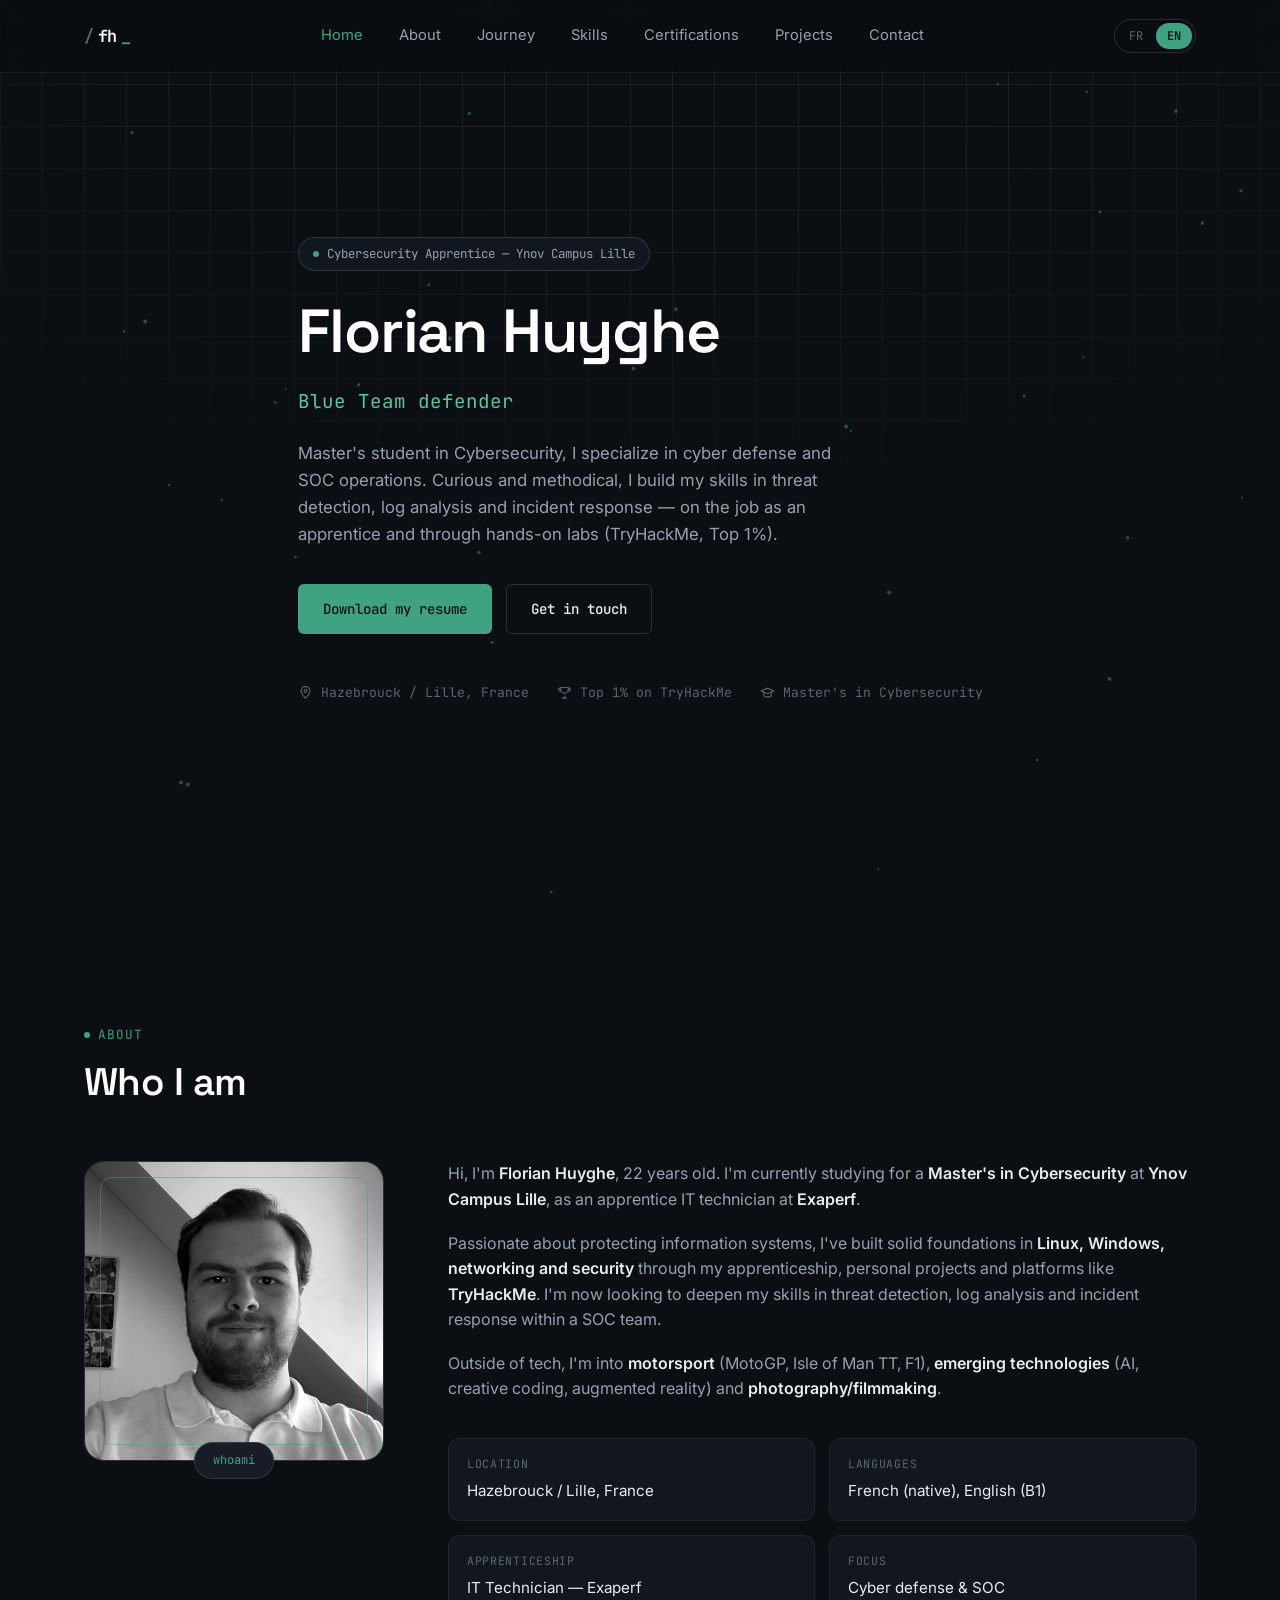
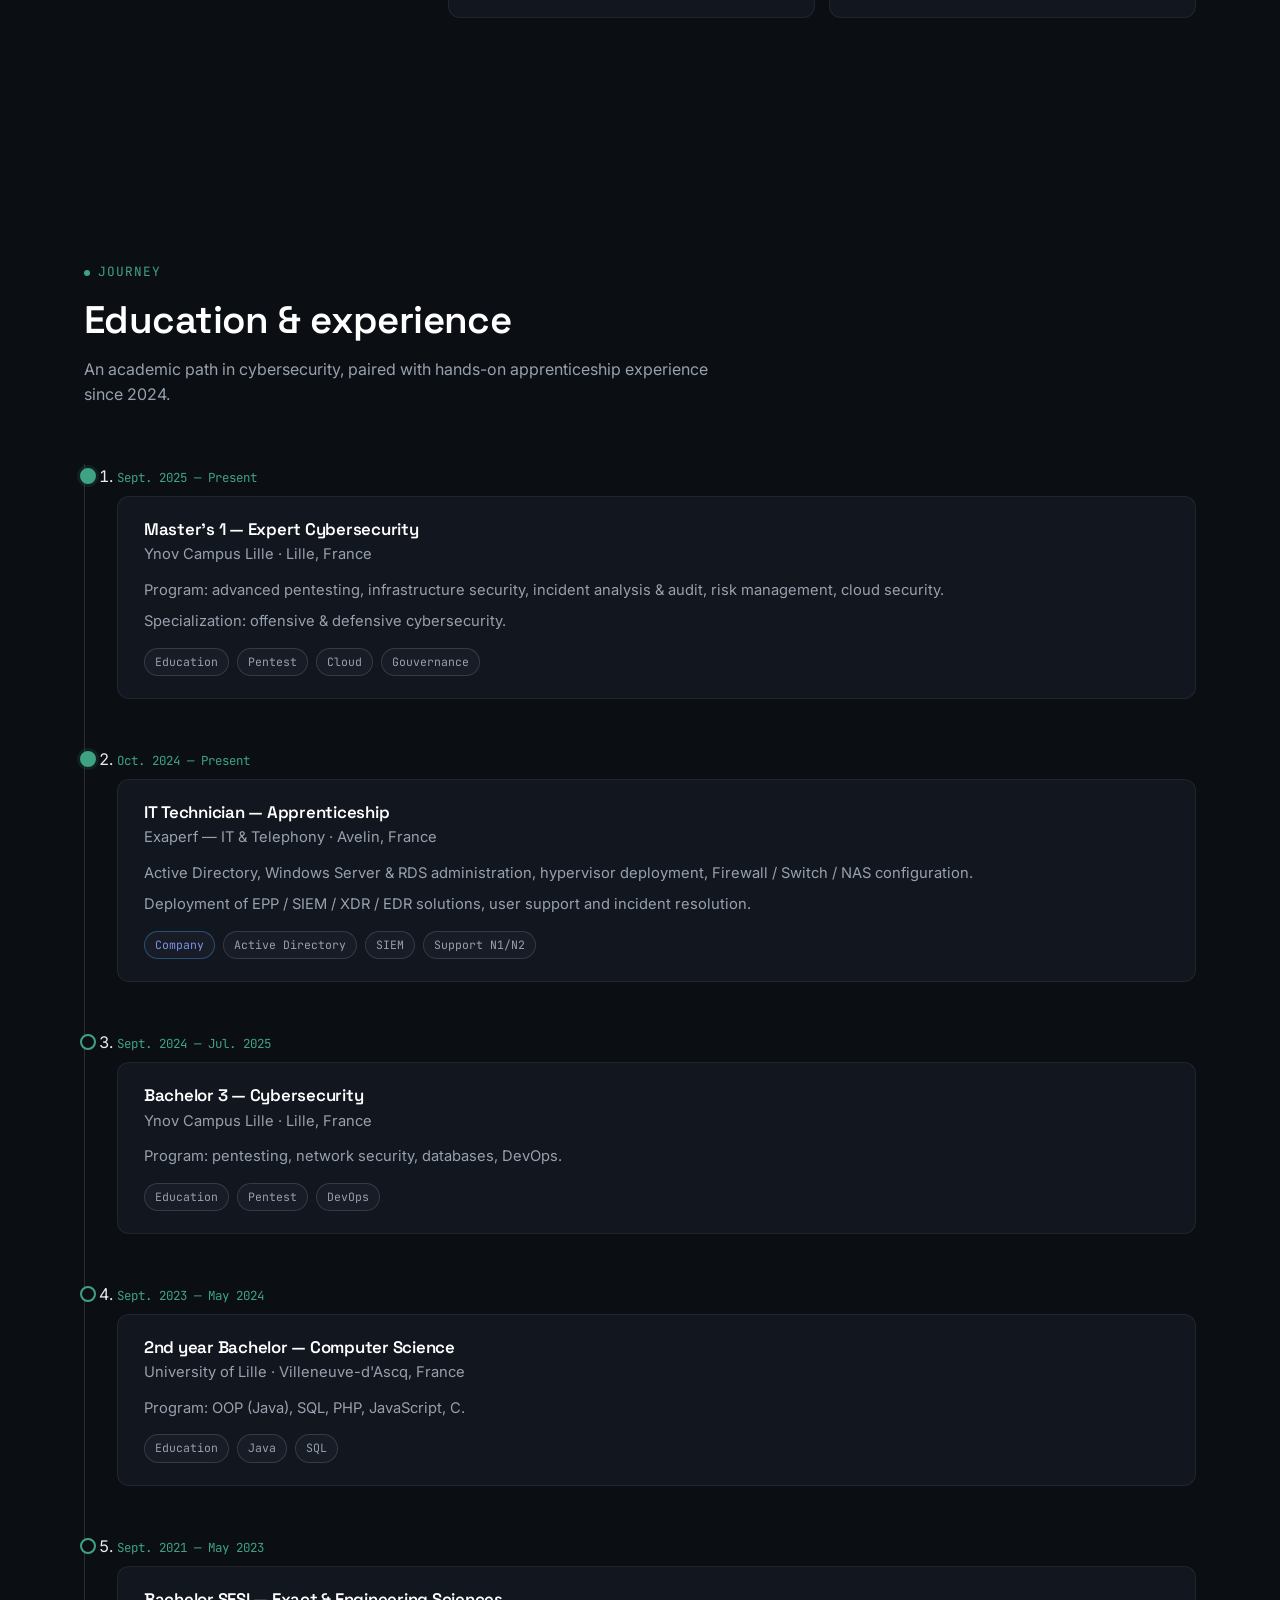
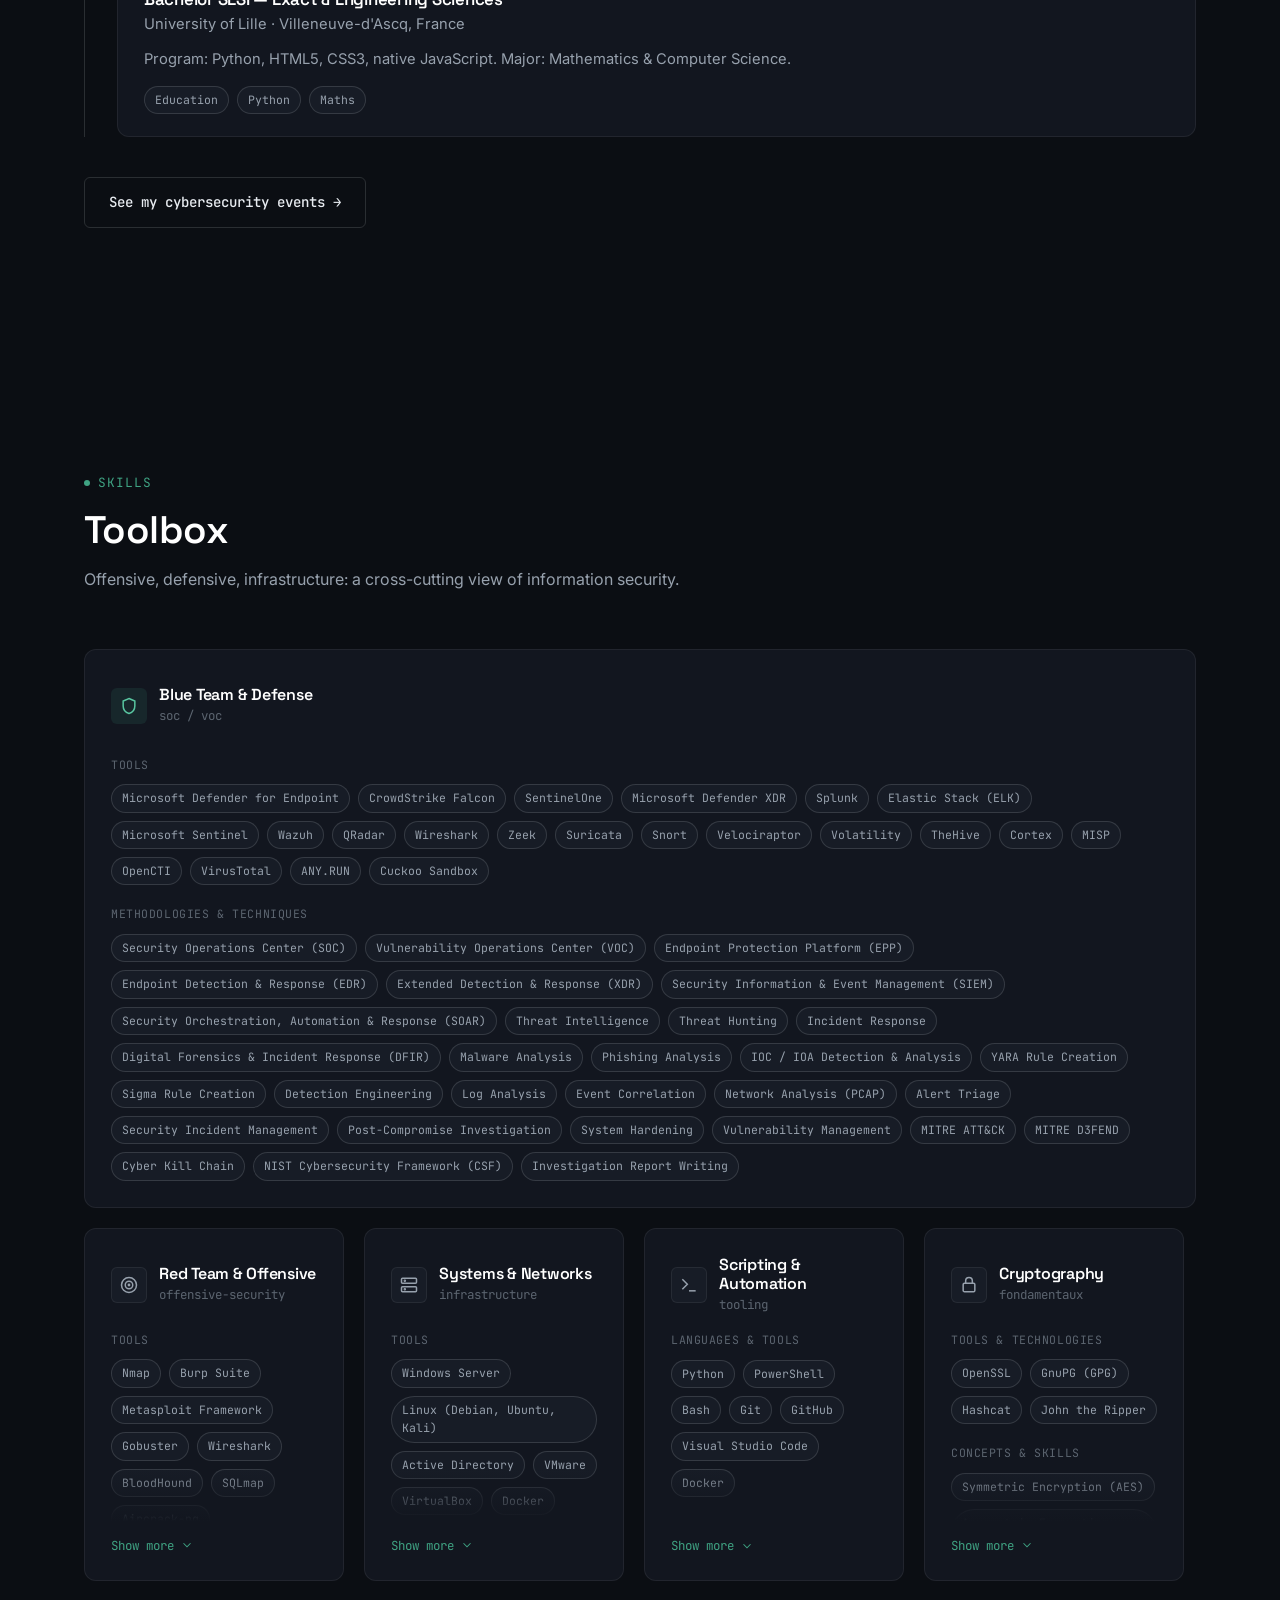
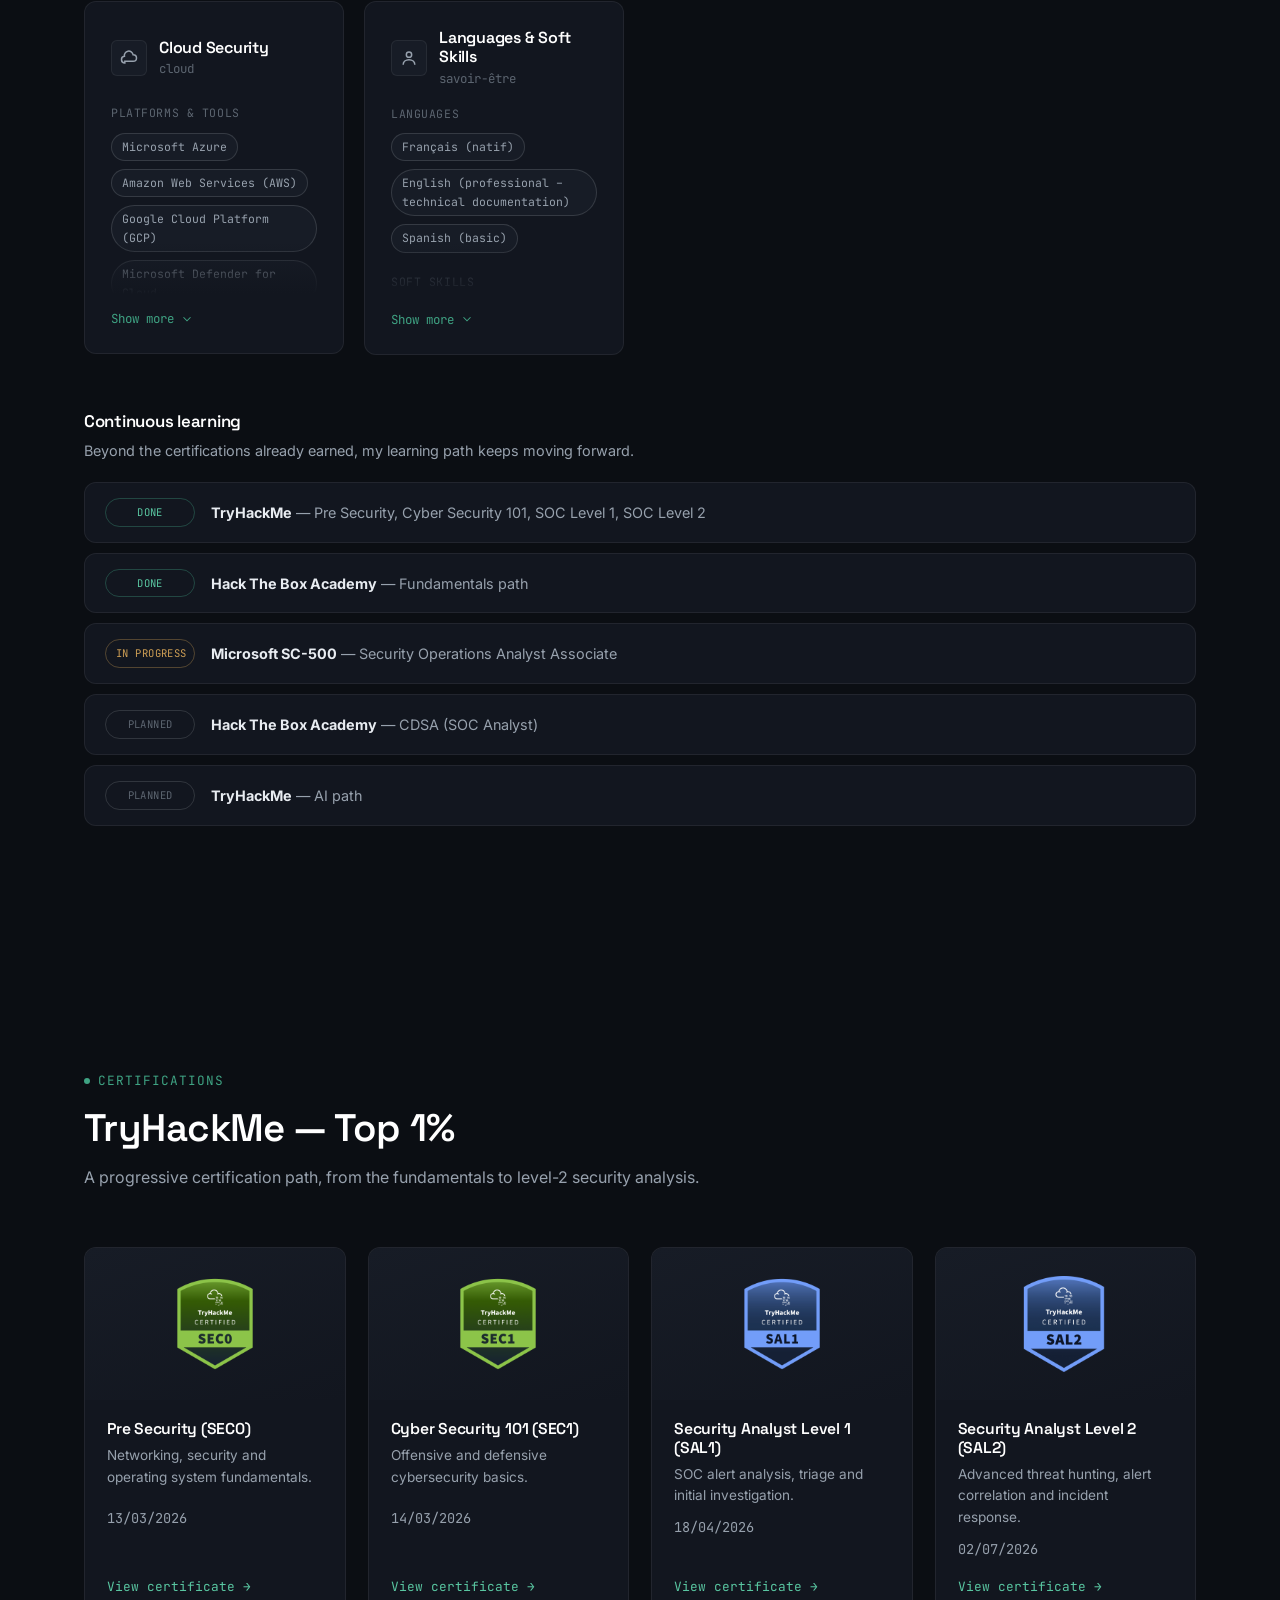
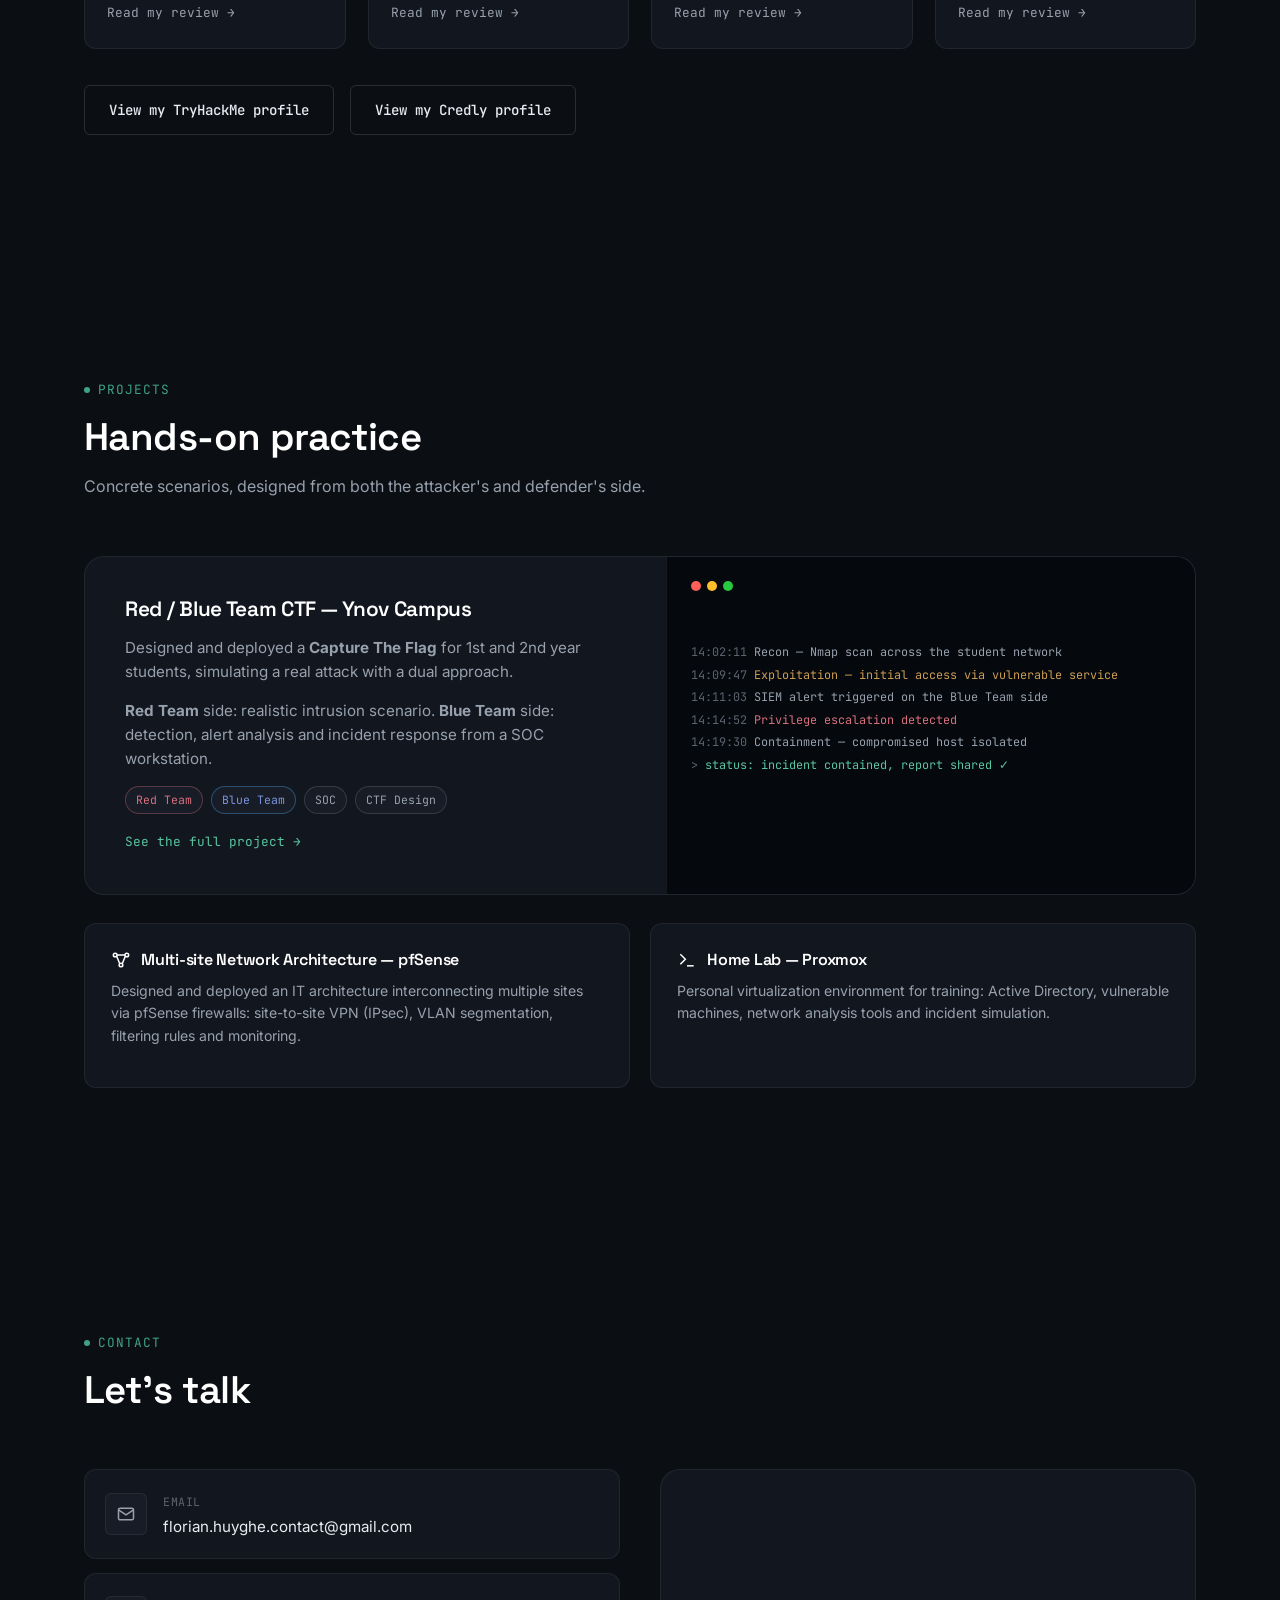
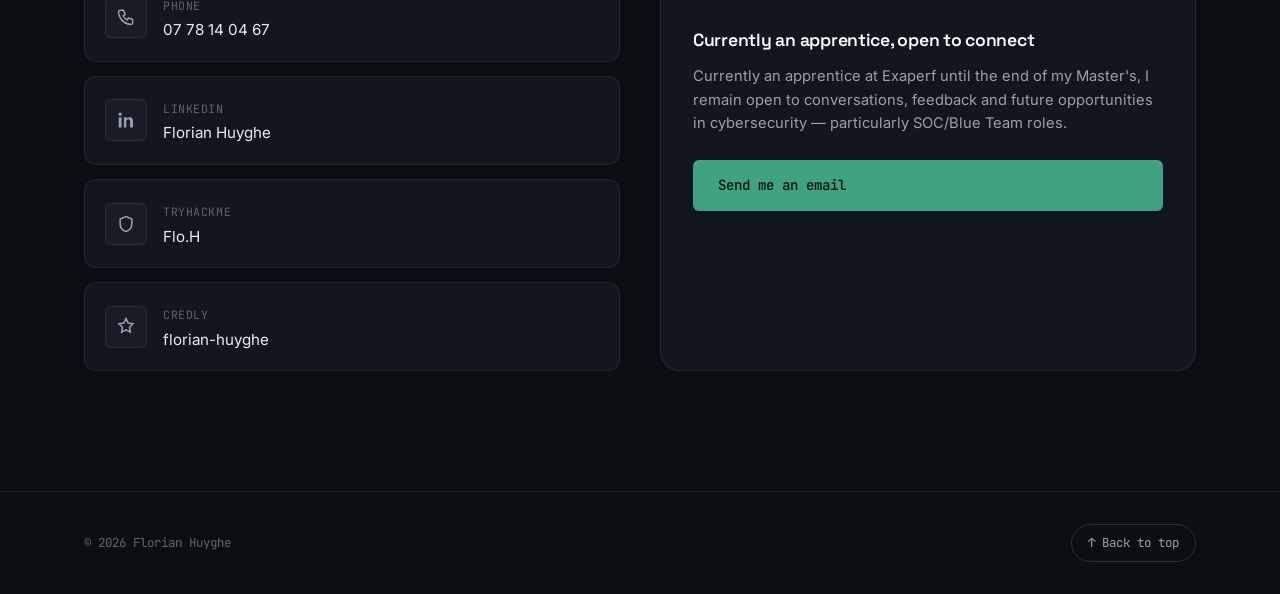
==== index.html @ af5a0327 "Fix skills card expansion layout and animation Les cartes de competences repliables sautaient de lig" ====
<!DOCTYPE html>
<html lang="fr">
<head>
<meta charset="UTF-8">
<meta name="viewport" content="width=device-width, initial-scale=1.0">
<meta name="author" content="Florian Huyghe">
<meta name="description" content="Florian Huyghe — Étudiant en Mastère Cybersécurité, alternant Cyber Défense. Blue Team, SOC, pentest, administration systèmes & réseaux.">
<meta name="theme-color" content="#0b0e13">

<link rel="icon" type="image/svg+xml" href="assets/img/favicon.svg">

<link rel="preconnect" href="https://fonts.googleapis.com">
<link rel="preconnect" href="https://fonts.gstatic.com" crossorigin>
<link href="https://fonts.googleapis.com/css2?family=Inter:wght@400;500;600;700&family=Space+Grotesk:wght@500;600;700&family=JetBrains+Mono:wght@400;500;600;700&display=swap" rel="stylesheet">

<link href="assets/css/style.css?v=2" rel="stylesheet">

<title>Florian Huyghe — Portfolio Cybersécurité</title>
</head>
<body>
<a class="skip-link" href="#main">Aller au contenu</a>

<!-- ============ HEADER ============ -->
<header class="header">
  <div class="container header-inner">
    <a href="#home" class="logo"><span class="dim">/</span>fh<span class="accent">_</span></a>

    <nav class="nav" id="nav">
      <a class="nav-link active" href="#home" data-i18n="nav.home">Accueil</a>
      <a class="nav-link" href="#about" data-i18n="nav.about">À propos</a>
      <a class="nav-link" href="#timeline" data-i18n="nav.timeline">Parcours</a>
      <a class="nav-link" href="#skills" data-i18n="nav.skills">Compétences</a>
      <a class="nav-link" href="#certifications" data-i18n="nav.certs">Certifications</a>
      <a class="nav-link" href="#projects" data-i18n="nav.projects">Projets</a>
      <a class="nav-link" href="#contact" data-i18n="nav.contact">Contact</a>
    </nav>

    <div class="header-actions">
      <div class="lang-switch" role="group" aria-label="Langue">
        <button type="button" data-lang="fr" class="active">FR</button>
        <button type="button" data-lang="en">EN</button>
      </div>
      <button class="burger" id="burger" aria-label="Menu" aria-expanded="false" aria-controls="nav">
        <span></span><span></span><span></span>
      </button>
    </div>
  </div>
</header>

<main id="main">

  <!-- ============ HERO ============ -->
  <section id="home" class="hero">
    <div class="bg-grid" aria-hidden="true"></div>
    <canvas id="hero-canvas" aria-hidden="true"></canvas>
    <div class="container hero-inner">
      <div>
        <span class="hero-status"><span class="dot"></span><span data-i18n="hero.status">Alternant Cybersécurité — Ynov Campus Lille</span></span>

        <h1>Florian Huyghe</h1>
        <p class="hero-role"><span id="typewriter"></span></p>

        <p class="hero-pitch" data-i18n="hero.pitch">
          Étudiant en Mastère Cybersécurité (Bac+4), je me spécialise dans la cyber défense et les activités SOC.
          Curieux et méthodique, je construis mes compétences en détection de menaces, analyse de logs et réponse
          à incident — sur le terrain en alternance et via des labs pratiques (TryHackMe, Top 1%).
        </p>

        <div class="hero-cta">
          <a class="btn btn-primary" href="assets/docs/FlorianHuygheCV.pdf" download data-i18n="hero.ctaCv">
            Télécharger mon CV
          </a>
          <a class="btn btn-ghost" href="#contact" data-i18n="hero.ctaContact">Me contacter</a>
        </div>

        <div class="hero-meta">
          <span class="hero-meta-item">
            <svg viewBox="0 0 24 24" fill="none" stroke="currentColor" stroke-width="1.8"><path d="M12 21s7-6.5 7-11.5A7 7 0 0 0 5 9.5C5 14.5 12 21 12 21z"/><circle cx="12" cy="9.5" r="2.3"/></svg>
            <span data-i18n="hero.meta1">Hazebrouck / Lille, France</span>
          </span>
          <span class="hero-meta-item">
            <svg viewBox="0 0 24 24" fill="none" stroke="currentColor" stroke-width="1.8"><path d="M8 21h8M12 17v4M6 4h12v3a6 6 0 0 1-12 0V4z"/><path d="M6 5H4a2 2 0 0 0 2 4M18 5h2a2 2 0 0 1-2 4"/></svg>
            <span data-i18n="hero.meta2">Top 1% TryHackMe</span>
          </span>
          <span class="hero-meta-item">
            <svg viewBox="0 0 24 24" fill="none" stroke="currentColor" stroke-width="1.8"><path d="M2 9.5 12 5l10 4.5-10 4.5-10-4.5z"/><path d="M6 11.8v4.4c0 1.4 2.7 2.8 6 2.8s6-1.4 6-2.8v-4.4"/></svg>
            <span data-i18n="hero.meta3">Mastère 1 Cybersécurité</span>
          </span>
        </div>
      </div>
    </div>
  </section>

  <!-- ============ ABOUT ============ -->
  <section id="about" class="about">
    <div class="container">
      <div class="section-head" data-reveal>
        <p class="section-kicker" data-i18n="about.kicker">À propos</p>
        <h2 class="section-title" data-i18n="about.title">Qui suis-je</h2>
      </div>

      <div class="about-grid">
        <div class="about-photo-wrap" data-reveal>
          <img class="about-photo" src="assets/img/avatar.png" alt="Portrait de Florian Huyghe">
          <div class="about-photo-frame" aria-hidden="true"></div>
          <span class="about-tag" data-i18n="about.tag">whoami</span>
        </div>

        <div class="about-text" data-reveal data-reveal-delay="1">
          <p data-i18n="about.p1">
            Bonjour, je suis <strong>Florian Huyghe</strong>, 22 ans. Je suis actuellement en <strong>Mastère 1
            Cybersécurité</strong> chez <strong>Ynov Campus Lille</strong>, en alternance chez <strong>Exaperf</strong>
            en tant que technicien informatique.
          </p>
          <p data-i18n="about.p2">
            Passionné par la protection des systèmes d'information, j'ai construit des bases solides en
            <strong>Linux, Windows, réseaux et sécurité</strong> à travers mon alternance, mes projets personnels et
            des plateformes comme <strong>TryHackMe</strong>. Je souhaite aujourd'hui approfondir mes compétences en
            détection de menaces, analyse de logs et réponse à incident au sein d'une équipe SOC/VOC.
          </p>
          <p data-i18n="about.p3">
            En dehors de l'informatique, je suis passionné de <strong>sports mécaniques</strong> (MotoGP, Tourist
            Trophy, F1), de <strong>nouvelles technologies</strong> (IA, creative coding, réalité augmentée) et
            d'<strong>audiovisuel</strong> (photo, cinématographie).
          </p>

          <div class="about-facts">
            <div class="fact">
              <div class="label" data-i18n="about.factLocLabel">Localisation</div>
              <div class="value" data-i18n="about.factLocValue">Hazebrouck / Lille, France</div>
            </div>
            <div class="fact">
              <div class="label" data-i18n="about.factLangLabel">Langues</div>
              <div class="value" data-i18n="about.factLangValue">Français (natif), Anglais (B1)</div>
            </div>
            <div class="fact">
              <div class="label" data-i18n="about.factAltLabel">Alternance</div>
              <div class="value" data-i18n="about.factAltValue">Technicien Informatique — Exaperf</div>
            </div>
            <div class="fact">
              <div class="label" data-i18n="about.factFocusLabel">Focus</div>
              <div class="value" data-i18n="about.factFocusValue">Cyber défense &amp; SOC/VOC</div>
            </div>
          </div>
        </div>
      </div>
    </div>
  </section>

  <!-- ============ TIMELINE ============ -->
  <section id="timeline" class="timeline-section">
    <div class="container">
      <div class="section-head" data-reveal>
        <p class="section-kicker" data-i18n="timeline.kicker">Parcours</p>
        <h2 class="section-title" data-i18n="timeline.title">Formation &amp; expérience</h2>
        <p class="section-sub" data-i18n="timeline.sub">Un parcours académique en cybersécurité, doublé d'une alternance technique depuis 2024.</p>
      </div>

      <ol class="timeline">
        <li class="timeline-item is-current" data-reveal>
          <p class="timeline-date">
            <span data-i18n="timeline.i1.date">Sept. 2025 — Présent</span>
          </p>
          <div class="timeline-card">
            <h3 data-i18n="timeline.i1.title">Mastère 1 Expert Cybersécurité</h3>
            <p class="timeline-loc" data-i18n="timeline.i1.loc">Ynov Campus Lille · Lille, France</p>
            <p data-i18n="timeline.i1.desc1">Programme : pentest avancé, sécurité des infrastructures, audit &amp; analyse d'incidents, gestion des risques, sécurité cloud.</p>
            <p data-i18n="timeline.i1.desc2">Spécialisation : cybersécurité offensive &amp; défensive.</p>
            <div class="timeline-tags">
              <span class="tag" data-i18n="timeline.tagFormation">Formation</span>
              <span class="tag">Pentest</span>
              <span class="tag">Cloud</span>
              <span class="tag">Gouvernance</span>
            </div>
          </div>
        </li>

        <li class="timeline-item is-current" data-reveal>
          <p class="timeline-date">
            <span data-i18n="timeline.i2.date">Oct. 2024 — Présent</span>
          </p>
          <div class="timeline-card">
            <h3 data-i18n="timeline.i2.title">Technicien Informatique — Alternance</h3>
            <p class="timeline-loc" data-i18n="timeline.i2.loc">Exaperf — Informatique &amp; Téléphonie · Avelin, France</p>
            <p data-i18n="timeline.i2.desc1">Administration Active Directory, Windows Server &amp; RDS, déploiement d'hyperviseurs, configuration Firewall / Switch / NAS.</p>
            <p data-i18n="timeline.i2.desc2">Mise en place de solutions EPP / SIEM / XDR / EDR, support et résolution d'incidents utilisateurs.</p>
            <div class="timeline-tags">
              <span class="tag tag-alt" data-i18n="timeline.tagEntreprise">Entreprise</span>
              <span class="tag">Active Directory</span>
              <span class="tag">SIEM</span>
              <span class="tag">Support N1/N2</span>
            </div>
          </div>
        </li>

        <li class="timeline-item" data-reveal>
          <p class="timeline-date">
            <span data-i18n="timeline.i3.date">Sept. 2024 — Juil. 2025</span>
          </p>
          <div class="timeline-card">
            <h3 data-i18n="timeline.i3.title">Bachelor 3 Cybersécurité</h3>
            <p class="timeline-loc" data-i18n="timeline.i3.loc">Ynov Campus Lille · Lille, France</p>
            <p data-i18n="timeline.i3.desc1">Programme : pentest, sécurité réseaux, bases de données, DevOps.</p>
            <div class="timeline-tags">
              <span class="tag" data-i18n="timeline.tagFormation">Formation</span>
              <span class="tag">Pentest</span>
              <span class="tag">DevOps</span>
            </div>
          </div>
        </li>

        <li class="timeline-item" data-reveal>
          <p class="timeline-date">
            <span data-i18n="timeline.i4.date">Sept. 2023 — Mai 2024</span>
          </p>
          <div class="timeline-card">
            <h3 data-i18n="timeline.i4.title">Licence 2 Informatique</h3>
            <p class="timeline-loc" data-i18n="timeline.i4.loc">Université de Lille · Villeneuve-d'Ascq, France</p>
            <p data-i18n="timeline.i4.desc1">Programme : POO (Java), SQL, PHP, JavaScript, C.</p>
            <div class="timeline-tags">
              <span class="tag" data-i18n="timeline.tagFormation">Formation</span>
              <span class="tag">Java</span>
              <span class="tag">SQL</span>
            </div>
          </div>
        </li>

        <li class="timeline-item" data-reveal>
          <p class="timeline-date">
            <span data-i18n="timeline.i5.date">Sept. 2021 — Mai 2023</span>
          </p>
          <div class="timeline-card">
            <h3 data-i18n="timeline.i5.title">Licence SESI — Sciences Exactes &amp; de l'Ingénierie</h3>
            <p class="timeline-loc" data-i18n="timeline.i5.loc">Université de Lille · Villeneuve-d'Ascq, France</p>
            <p data-i18n="timeline.i5.desc1">Programme : Python, HTML5, CSS3, JavaScript natif. Spécialisation Mathématiques &amp; Informatique.</p>
            <div class="timeline-tags">
              <span class="tag" data-i18n="timeline.tagFormation">Formation</span>
              <span class="tag">Python</span>
              <span class="tag">Maths</span>
            </div>
          </div>
        </li>
      </ol>

      <div style="margin-top: 40px;" data-reveal>
        <a class="btn btn-ghost" href="event.html" data-i18n="timeline.eventsCta">Voir mes salons &amp; événements cyber →</a>
      </div>
    </div>
  </section>

  <!-- ============ SKILLS ============ -->
  <section id="skills" class="skills">
    <div class="container">
      <div class="section-head" data-reveal>
        <p class="section-kicker" data-i18n="skills.kicker">Compétences</p>
        <h2 class="section-title" data-i18n="skills.title">Boîte à outils</h2>
        <p class="section-sub" data-i18n="skills.sub">Offensive, défensive, infrastructure : une vision transverse de la sécurité des SI.</p>
      </div>

      <div class="skills-grid">
        <div class="skill-card wide featured" data-reveal>
          <div class="skill-card-head">
            <span class="skill-icon">
              <svg class="icon" viewBox="0 0 24 24" fill="none" stroke="currentColor" stroke-width="1.8"><path d="M12 3l7 3v6c0 5-3.2 7.8-7 9-3.8-1.2-7-4-7-9V6l7-3z"/></svg>
            </span>
            <div>
              <h3 data-i18n="skills.blue.title">Blue Team &amp; Défense</h3>
              <p class="skill-card-sub">soc / vоc</p>
            </div>
          </div>

          <div class="skill-subgroup">
            <p class="skill-subgroup-label" data-i18n="skills.blue.toolsLabel">Outils</p>
            <div class="skill-tags">
              <span class="tag">Microsoft Defender for Endpoint</span><span class="tag">CrowdStrike Falcon</span>
              <span class="tag">SentinelOne</span><span class="tag">Microsoft Defender XDR</span>
              <span class="tag">Splunk</span><span class="tag">Elastic Stack (ELK)</span>
              <span class="tag">Microsoft Sentinel</span><span class="tag">Wazuh</span><span class="tag">QRadar</span>
              <span class="tag">Wireshark</span><span class="tag">Zeek</span><span class="tag">Suricata</span>
              <span class="tag">Snort</span><span class="tag">Velociraptor</span><span class="tag">Volatility</span>
              <span class="tag">TheHive</span><span class="tag">Cortex</span><span class="tag">MISP</span>
              <span class="tag">OpenCTI</span><span class="tag">VirusTotal</span><span class="tag">ANY.RUN</span>
              <span class="tag">Cuckoo Sandbox</span>
            </div>
          </div>

          <div class="skill-subgroup">
            <p class="skill-subgroup-label" data-i18n="skills.blue.methodsLabel">Méthodologies &amp; Techniques</p>
            <div class="skill-tags">
              <span class="tag">Security Operations Center (SOC)</span>
              <span class="tag">Vulnerability Operations Center (VOC)</span>
              <span class="tag">Endpoint Protection Platform (EPP)</span>
              <span class="tag">Endpoint Detection &amp; Response (EDR)</span>
              <span class="tag">Extended Detection &amp; Response (XDR)</span>
              <span class="tag">Security Information &amp; Event Management (SIEM)</span>
              <span class="tag">Security Orchestration, Automation &amp; Response (SOAR)</span>
              <span class="tag">Threat Intelligence</span>
              <span class="tag">Threat Hunting</span>
              <span class="tag">Incident Response</span>
              <span class="tag">Digital Forensics &amp; Incident Response (DFIR)</span>
              <span class="tag" data-i18n="skills.blue.m1">Analyse de malwares</span>
              <span class="tag" data-i18n="skills.blue.m2">Analyse de phishing</span>
              <span class="tag" data-i18n="skills.blue.m3">Détection et analyse d'IOC / IOA</span>
              <span class="tag" data-i18n="skills.blue.m4">Création de règles YARA</span>
              <span class="tag" data-i18n="skills.blue.m5">Création de règles Sigma</span>
              <span class="tag">Detection Engineering</span>
              <span class="tag" data-i18n="skills.blue.m6">Analyse des journaux (Logs)</span>
              <span class="tag" data-i18n="skills.blue.m7">Corrélation d'événements</span>
              <span class="tag" data-i18n="skills.blue.m8">Analyse réseau (PCAP)</span>
              <span class="tag" data-i18n="skills.blue.m9">Triage d'alertes</span>
              <span class="tag" data-i18n="skills.blue.m10">Gestion des incidents de sécurité</span>
              <span class="tag" data-i18n="skills.blue.m11">Investigation post-compromission</span>
              <span class="tag" data-i18n="skills.blue.m12">Durcissement des systèmes (Hardening)</span>
              <span class="tag" data-i18n="skills.blue.m13">Gestion des vulnérabilités</span>
              <span class="tag">MITRE ATT&amp;CK</span>
              <span class="tag">MITRE D3FEND</span>
              <span class="tag">Cyber Kill Chain</span>
              <span class="tag">NIST Cybersecurity Framework (CSF)</span>
              <span class="tag" data-i18n="skills.blue.m14">Rédaction de rapports d'investigation</span>
            </div>
          </div>
        </div>

        <div class="skills-row">
        <div class="skill-card collapsible" data-reveal data-reveal-delay="1">
          <div class="skill-card-head">
            <span class="skill-icon">
              <svg class="icon" viewBox="0 0 24 24" fill="none" stroke="currentColor" stroke-width="1.8"><circle cx="12" cy="12" r="9"/><circle cx="12" cy="12" r="4.5"/><circle cx="12" cy="12" r="0.8" fill="currentColor"/></svg>
            </span>
            <div>
              <h3 data-i18n="skills.red.title">Red Team &amp; Offensive</h3>
              <p class="skill-card-sub">offensive-security</p>
            </div>
          </div>
          <div class="skill-card-body">
            <div class="skill-subgroup">
              <p class="skill-subgroup-label" data-i18n="skills.red.toolsLabel">Outils</p>
              <div class="skill-tags">
                <span class="tag">Nmap</span><span class="tag">Burp Suite</span>
                <span class="tag">Metasploit Framework</span><span class="tag">Gobuster</span>
                <span class="tag">Wireshark</span><span class="tag">BloodHound</span>
                <span class="tag">SQLmap</span><span class="tag">Aircrack-ng</span>
              </div>
            </div>

            <div class="skill-subgroup">
              <p class="skill-subgroup-label" data-i18n="skills.red.methodsLabel">Méthodologies &amp; Techniques</p>
              <div class="skill-tags">
                <span class="tag">Reconnaissance &amp; OSINT</span>
                <span class="tag" data-i18n="skills.red.m1">Énumération des services</span>
                <span class="tag" data-i18n="skills.red.m2">Tests d'intrusion Web</span>
                <span class="tag">SQL Injection (SQLi)</span>
                <span class="tag">Cross-Site Scripting (XSS)</span>
                <span class="tag" data-i18n="skills.red.m3">Escalade de privilèges</span>
                <span class="tag" data-i18n="skills.red.m4">Attaques Active Directory</span>
                <span class="tag">Post-exploitation</span>
                <span class="tag" data-i18n="skills.red.m5">Audit Wi-Fi</span>
                <span class="tag">OWASP Top 10</span>
                <span class="tag">MITRE ATT&amp;CK</span>
              </div>
            </div>
            <div class="skill-card-fade"></div>
          </div>
          <button type="button" class="skill-card-toggle" aria-expanded="false">
            <span class="toggle-label-more" data-i18n="skills.seeMore">Voir plus</span>
            <span class="toggle-label-less" data-i18n="skills.seeLess">Voir moins</span>
            <svg class="icon toggle-chevron" viewBox="0 0 24 24" fill="none" stroke="currentColor" stroke-width="1.8"><polyline points="6 9 12 15 18 9"/></svg>
          </button>
        </div>

        <div class="skill-card collapsible" data-reveal data-reveal-delay="2">
          <div class="skill-card-head">
            <span class="skill-icon">
              <svg class="icon" viewBox="0 0 24 24" fill="none" stroke="currentColor" stroke-width="1.8"><rect x="3" y="4" width="18" height="6" rx="1.2"/><rect x="3" y="14" width="18" height="6" rx="1.2"/><circle cx="7" cy="7" r="0.6" fill="currentColor"/><circle cx="7" cy="17" r="0.6" fill="currentColor"/></svg>
            </span>
            <div>
              <h3 data-i18n="skills.sys.title">Systèmes &amp; Réseaux</h3>
              <p class="skill-card-sub">infrastructure</p>
            </div>
          </div>
          <div class="skill-card-body">
            <div class="skill-subgroup">
              <p class="skill-subgroup-label" data-i18n="skills.sys.toolsLabel">Outils</p>
              <div class="skill-tags">
                <span class="tag">Windows Server</span><span class="tag">Linux (Debian, Ubuntu, Kali)</span>
                <span class="tag">Active Directory</span><span class="tag">VMware</span>
                <span class="tag">VirtualBox</span><span class="tag">Docker</span>
                <span class="tag">Cisco Packet Tracer</span><span class="tag">pfSense</span>
              </div>
            </div>

            <div class="skill-subgroup">
              <p class="skill-subgroup-label" data-i18n="skills.sys.methodsLabel">Méthodologies &amp; Technologies</p>
              <div class="skill-tags">
                <span class="tag" data-i18n="skills.sys.m1">Administration Windows &amp; Linux</span>
                <span class="tag" data-i18n="skills.sys.m2">Gestion Active Directory &amp; GPO</span>
                <span class="tag" data-i18n="skills.sys.m3">Virtualisation</span>
                <span class="tag" data-i18n="skills.sys.m4">Conteneurisation</span>
                <span class="tag" data-i18n="skills.sys.m5">Configuration réseau (TCP/IP, VLAN, DHCP, DNS)</span>
                <span class="tag" data-i18n="skills.sys.m6">Routage &amp; Commutation</span>
                <span class="tag" data-i18n="skills.sys.m7">Pare-feu &amp; Segmentation réseau</span>
                <span class="tag" data-i18n="skills.sys.m8">Sauvegarde &amp; Restauration</span>
                <span class="tag" data-i18n="skills.sys.m9">Supervision des infrastructures</span>
                <span class="tag" data-i18n="skills.sys.m10">Automatisation (Bash &amp; PowerShell)</span>
              </div>
            </div>
            <div class="skill-card-fade"></div>
          </div>
          <button type="button" class="skill-card-toggle" aria-expanded="false">
            <span class="toggle-label-more" data-i18n="skills.seeMore">Voir plus</span>
            <span class="toggle-label-less" data-i18n="skills.seeLess">Voir moins</span>
            <svg class="icon toggle-chevron" viewBox="0 0 24 24" fill="none" stroke="currentColor" stroke-width="1.8"><polyline points="6 9 12 15 18 9"/></svg>
          </button>
        </div>

        <div class="skill-card collapsible" data-reveal data-reveal-delay="3">
          <div class="skill-card-head">
            <span class="skill-icon">
              <svg class="icon" viewBox="0 0 24 24" fill="none" stroke="currentColor" stroke-width="1.8"><polyline points="4 17 10 11 4 5"/><line x1="12" y1="19" x2="20" y2="19"/></svg>
            </span>
            <div>
              <h3 data-i18n="skills.script.title">Scripting &amp; Automatisation</h3>
              <p class="skill-card-sub">tooling</p>
            </div>
          </div>
          <div class="skill-card-body">
            <div class="skill-subgroup">
              <p class="skill-subgroup-label" data-i18n="skills.script.toolsLabel">Langages &amp; Outils</p>
              <div class="skill-tags">
                <span class="tag">Python</span><span class="tag">PowerShell</span><span class="tag">Bash</span>
                <span class="tag">Git</span><span class="tag">GitHub</span>
                <span class="tag">Visual Studio Code</span><span class="tag">Docker</span>
              </div>
            </div>
            <div class="skill-subgroup">
              <p class="skill-subgroup-label" data-i18n="skills.script.skillsLabel">Compétences</p>
              <div class="skill-tags">
                <span class="tag" data-i18n="skills.script.m1">Développement de scripts d'automatisation</span>
                <span class="tag" data-i18n="skills.script.m2">Traitement et analyse de données</span>
                <span class="tag" data-i18n="skills.script.m3">Automatisation de tâches système</span>
                <span class="tag" data-i18n="skills.script.m4">Automatisation d'audits de sécurité</span>
                <span class="tag" data-i18n="skills.script.m5">Parsing de logs</span>
                <span class="tag" data-i18n="skills.script.m6">Développement d'outils de cybersécurité</span>
                <span class="tag" data-i18n="skills.script.m7">Consommation d'API REST</span>
                <span class="tag" data-i18n="skills.script.m8">Gestion de versions avec Git</span>
                <span class="tag" data-i18n="skills.script.m9">Intégration &amp; Déploiement continus (CI/CD)</span>
                <span class="tag" data-i18n="skills.script.m10">Infrastructure as Code (bases)</span>
              </div>
            </div>
            <div class="skill-card-fade"></div>
          </div>
          <button type="button" class="skill-card-toggle" aria-expanded="false">
            <span class="toggle-label-more" data-i18n="skills.seeMore">Voir plus</span>
            <span class="toggle-label-less" data-i18n="skills.seeLess">Voir moins</span>
            <svg class="icon toggle-chevron" viewBox="0 0 24 24" fill="none" stroke="currentColor" stroke-width="1.8"><polyline points="6 9 12 15 18 9"/></svg>
          </button>
        </div>

        <div class="skill-card collapsible" data-reveal data-reveal-delay="4">
          <div class="skill-card-head">
            <span class="skill-icon">
              <svg class="icon" viewBox="0 0 24 24" fill="none" stroke="currentColor" stroke-width="1.8"><rect x="5" y="10" width="14" height="10" rx="1.5"/><path d="M8 10V7a4 4 0 0 1 8 0v3"/></svg>
            </span>
            <div>
              <h3 data-i18n="skills.crypto.title">Cryptographie</h3>
              <p class="skill-card-sub">fondamentaux</p>
            </div>
          </div>
          <div class="skill-card-body">
            <div class="skill-subgroup">
              <p class="skill-subgroup-label" data-i18n="skills.crypto.toolsLabel">Outils &amp; Technologies</p>
              <div class="skill-tags">
                <span class="tag">OpenSSL</span><span class="tag">GnuPG (GPG)</span>
                <span class="tag">Hashcat</span><span class="tag">John the Ripper</span>
              </div>
            </div>
            <div class="skill-subgroup">
              <p class="skill-subgroup-label" data-i18n="skills.crypto.conceptsLabel">Concepts &amp; Compétences</p>
              <div class="skill-tags">
                <span class="tag" data-i18n="skills.crypto.m1">Chiffrement symétrique (AES)</span>
                <span class="tag" data-i18n="skills.crypto.m2">Chiffrement asymétrique (RSA, ECC)</span>
                <span class="tag" data-i18n="skills.crypto.m3">Fonctions de hachage (SHA-2, SHA-3)</span>
                <span class="tag" data-i18n="skills.crypto.m4">Gestion des certificats (PKI, X.509)</span>
                <span class="tag" data-i18n="skills.crypto.m5">Signatures numériques</span>
                <span class="tag" data-i18n="skills.crypto.m6">Échange de clés</span>
                <span class="tag">TLS / SSL</span>
                <span class="tag" data-i18n="skills.crypto.m7">Encodage &amp; hachage</span>
                <span class="tag" data-i18n="skills.crypto.m8">Bonnes pratiques de gestion des clés</span>
              </div>
            </div>
            <div class="skill-card-fade"></div>
          </div>
          <button type="button" class="skill-card-toggle" aria-expanded="false">
            <span class="toggle-label-more" data-i18n="skills.seeMore">Voir plus</span>
            <span class="toggle-label-less" data-i18n="skills.seeLess">Voir moins</span>
            <svg class="icon toggle-chevron" viewBox="0 0 24 24" fill="none" stroke="currentColor" stroke-width="1.8"><polyline points="6 9 12 15 18 9"/></svg>
          </button>
        </div>
        </div>

        <div class="skills-row">
        <div class="skill-card collapsible" data-reveal data-reveal-delay="2">
          <div class="skill-card-head">
            <span class="skill-icon">
              <svg class="icon" viewBox="0 0 24 24" fill="none" stroke="currentColor" stroke-width="1.8"><path d="M7 18a4 4 0 0 1-.5-7.97A5 5 0 0 1 16.9 8H17a4 4 0 0 1 0 8H7z"/></svg>
            </span>
            <div>
              <h3 data-i18n="skills.cloud.title">Cloud Security</h3>
              <p class="skill-card-sub">cloud</p>
            </div>
          </div>
          <div class="skill-card-body">
            <div class="skill-subgroup">
              <p class="skill-subgroup-label" data-i18n="skills.cloud.toolsLabel">Plateformes &amp; Outils</p>
              <div class="skill-tags">
                <span class="tag">Microsoft Azure</span><span class="tag">Amazon Web Services (AWS)</span>
                <span class="tag">Google Cloud Platform (GCP)</span><span class="tag">Microsoft Defender for Cloud</span>
                <span class="tag">Microsoft Sentinel</span><span class="tag">Docker</span><span class="tag">Kubernetes</span>
              </div>
            </div>
            <div class="skill-subgroup">
              <p class="skill-subgroup-label" data-i18n="skills.cloud.skillsLabel">Compétences</p>
              <div class="skill-tags">
                <span class="tag" data-i18n="skills.cloud.m1">Gestion des identités &amp; des accès (IAM)</span>
                <span class="tag" data-i18n="skills.cloud.m2">Sécurisation des ressources Cloud</span>
                <span class="tag" data-i18n="skills.cloud.m3">Configuration des réseaux virtuels</span>
                <span class="tag" data-i18n="skills.cloud.m4">Gestion des secrets &amp; des clés</span>
                <span class="tag" data-i18n="skills.cloud.m5">Surveillance &amp; journalisation</span>
                <span class="tag" data-i18n="skills.cloud.m6">Détection des menaces</span>
                <span class="tag" data-i18n="skills.cloud.m7">Hardening des environnements Cloud</span>
                <span class="tag" data-i18n="skills.cloud.m8">Sécurité des conteneurs</span>
                <span class="tag" data-i18n="skills.cloud.m9">Modèle de responsabilité partagée</span>
                <span class="tag" data-i18n="skills.cloud.m10">Conformité &amp; bonnes pratiques (CIS Benchmarks)</span>
              </div>
            </div>
            <div class="skill-card-fade"></div>
          </div>
          <button type="button" class="skill-card-toggle" aria-expanded="false">
            <span class="toggle-label-more" data-i18n="skills.seeMore">Voir plus</span>
            <span class="toggle-label-less" data-i18n="skills.seeLess">Voir moins</span>
            <svg class="icon toggle-chevron" viewBox="0 0 24 24" fill="none" stroke="currentColor" stroke-width="1.8"><polyline points="6 9 12 15 18 9"/></svg>
          </button>
        </div>

        <div class="skill-card collapsible" data-reveal data-reveal-delay="1">
          <div class="skill-card-head">
            <span class="skill-icon">
              <svg class="icon" viewBox="0 0 24 24" fill="none" stroke="currentColor" stroke-width="1.8"><circle cx="12" cy="8" r="3.2"/><path d="M5 20c0-3.5 3-6 7-6s7 2.5 7 6"/></svg>
            </span>
            <div>
              <h3 data-i18n="skills.soft.title">Langues &amp; Soft Skills</h3>
              <p class="skill-card-sub">savoir-être</p>
            </div>
          </div>
          <div class="skill-card-body">
            <div class="skill-subgroup">
              <p class="skill-subgroup-label" data-i18n="skills.soft.langLabel">Langues</p>
              <div class="skill-tags">
                <span class="tag">Français (natif)</span>
                <span class="tag" data-i18n="skills.soft.lang1">Anglais (professionnel – documentation technique)</span>
                <span class="tag" data-i18n="skills.soft.lang2">Espagnol (notions)</span>
              </div>
            </div>
            <div class="skill-subgroup">
              <p class="skill-subgroup-label" data-i18n="skills.soft.skillsLabel">Soft Skills</p>
              <div class="skill-tags">
                <span class="tag" data-i18n="skills.soft.tag1">Esprit d'analyse</span>
                <span class="tag" data-i18n="skills.soft.tag2">Résolution de problèmes</span>
                <span class="tag" data-i18n="skills.soft.tag4">Rigueur</span>
                <span class="tag" data-i18n="skills.soft.tag5">Curiosité technique</span>
                <span class="tag" data-i18n="skills.soft.tag6">Veille technologique</span>
                <span class="tag" data-i18n="skills.soft.tag7">Communication</span>
                <span class="tag" data-i18n="skills.soft.tag3">Travail en équipe</span>
                <span class="tag" data-i18n="skills.soft.tag8">Autonomie</span>
                <span class="tag" data-i18n="skills.soft.tag9">Gestion des priorités</span>
                <span class="tag" data-i18n="skills.soft.tag10">Adaptabilité</span>
              </div>
            </div>
            <div class="skill-card-fade"></div>
          </div>
          <button type="button" class="skill-card-toggle" aria-expanded="false">
            <span class="toggle-label-more" data-i18n="skills.seeMore">Voir plus</span>
            <span class="toggle-label-less" data-i18n="skills.seeLess">Voir moins</span>
            <svg class="icon toggle-chevron" viewBox="0 0 24 24" fill="none" stroke="currentColor" stroke-width="1.8"><polyline points="6 9 12 15 18 9"/></svg>
          </button>
        </div>
        </div>
      </div>

      <div class="learning-paths-head" data-reveal>
        <h3 data-i18n="skills.pathsTitle">Formation continue</h3>
        <p data-i18n="skills.pathsSub">Au-delà des certifications déjà obtenues, ma trajectoire d'apprentissage se poursuit activement.</p>
      </div>
      <div class="learning-paths" data-reveal>
        <div class="learning-path-item">
          <span class="lp-status done" data-i18n="skills.statusDone">Terminé</span>
          <p class="lp-body" data-i18n="skills.path1"><strong>TryHackMe</strong> — Pre Security, Cyber Security 101, SOC Level 1, SOC Level 2</p>
        </div>
        <div class="learning-path-item">
          <span class="lp-status done" data-i18n="skills.statusDone">Terminé</span>
          <p class="lp-body" data-i18n="skills.path2"><strong>Hack The Box Academy</strong> — Parcours Fundamentals</p>
        </div>
        <div class="learning-path-item">
          <span class="lp-status progress" data-i18n="skills.statusProgress">En cours</span>
          <p class="lp-body" data-i18n="skills.path3"><strong>Microsoft SC-500</strong> — Security Operations Analyst Associate</p>
        </div>
        <div class="learning-path-item">
          <span class="lp-status" data-i18n="skills.statusPlanned">À venir</span>
          <p class="lp-body" data-i18n="skills.path4"><strong>Hack The Box Academy</strong> — CDSA (SOC Analyst)</p>
        </div>
        <div class="learning-path-item">
          <span class="lp-status" data-i18n="skills.statusPlanned">À venir</span>
          <p class="lp-body" data-i18n="skills.path5"><strong>TryHackMe</strong> — Parcours Intelligence Artificielle</p>
        </div>
      </div>
    </div>
  </section>

  <!-- ============ CERTIFICATIONS ============ -->
  <section id="certifications" class="certifications">
    <div class="container">
      <div class="section-head" data-reveal>
        <p class="section-kicker" data-i18n="certs.kicker">Certifications</p>
        <h2 class="section-title" data-i18n="certs.title">TryHackMe — Top 1%</h2>
        <p class="section-sub" data-i18n="certs.sub">Un parcours de certification progressif, de la découverte à l'analyse de sécurité niveau 2.</p>
      </div>

      <div class="certs-grid">
        <div class="cert-card" data-reveal>
          <div class="cert-badge"><img src="assets/img/certifications/pre-security-sec0.png" alt="Badge TryHackMe Pre Security SEC0"></div>
          <div class="cert-body">
            <h3 data-i18n="certs.sec0.title">Pre Security (SEC0)</h3>
            <p data-i18n="certs.sec0.desc">Fondamentaux réseaux, sécurité et systèmes d'exploitation.</p>
            <p class="cert-date">13/03/2026</p>
            <div class="cert-links">
              <a class="cert-link" href="assets/docs/certifications/pre-security-sec0.pdf" target="_blank" rel="noopener" data-i18n="certs.viewCert">Voir le certificat →</a>
              <a class="cert-link is-secondary" href="cert-sec0.html" data-i18n="certs.viewReview">Voir ma review →</a>
            </div>
          </div>
        </div>

        <div class="cert-card" data-reveal data-reveal-delay="1">
          <div class="cert-badge"><img src="assets/img/certifications/cyber-security-101-sec1.png" alt="Badge TryHackMe Cyber Security 101 SEC1"></div>
          <div class="cert-body">
            <h3 data-i18n="certs.sec1.title">Cyber Security 101 (SEC1)</h3>
            <p data-i18n="certs.sec1.desc">Bases de la cybersécurité offensive et défensive.</p>
            <p class="cert-date">14/03/2026</p>
            <div class="cert-links">
              <a class="cert-link" href="assets/docs/certifications/cyber-security-101-sec1.pdf" target="_blank" rel="noopener" data-i18n="certs.viewCert">Voir le certificat →</a>
              <a class="cert-link is-secondary" href="cert-sec1.html" data-i18n="certs.viewReview">Voir ma review →</a>
            </div>
          </div>
        </div>

        <div class="cert-card" data-reveal data-reveal-delay="2">
          <div class="cert-badge"><img src="assets/img/certifications/security-analyst-level-1-sal1.png" alt="Badge TryHackMe Security Analyst Level 1 SAL1"></div>
          <div class="cert-body">
            <h3 data-i18n="certs.sal1.title">Security Analyst Level 1 (SAL1)</h3>
            <p data-i18n="certs.sal1.desc">Analyse d'alertes SOC, triage et investigation initiale.</p>
            <p class="cert-date">18/04/2026</p>
            <div class="cert-links">
              <a class="cert-link" href="assets/docs/certifications/security-analyst-level-1-sal1.pdf" target="_blank" rel="noopener" data-i18n="certs.viewCert">Voir le certificat →</a>
              <a class="cert-link is-secondary" href="cert-sal1.html" data-i18n="certs.viewReview">Voir ma review →</a>
            </div>
          </div>
        </div>

        <div class="cert-card" data-reveal data-reveal-delay="3">
          <div class="cert-badge"><img src="assets/img/certifications/security-analyst-level-2-sal2.png" alt="Badge TryHackMe Security Analyst Level 2 SAL2"></div>
          <div class="cert-body">
            <h3 data-i18n="certs.sal2.title">Security Analyst Level 2 (SAL2)</h3>
            <p data-i18n="certs.sal2.desc">Chasse aux menaces avancée, corrélation d'alertes et réponse à incident.</p>
            <p class="cert-date">02/07/2026</p>
            <div class="cert-links">
              <a class="cert-link" href="assets/docs/certifications/security-analyst-level-2-sal2.pdf" target="_blank" rel="noopener" data-i18n="certs.viewCert">Voir le certificat →</a>
              <a class="cert-link is-secondary" href="cert-sal2.html" data-i18n="certs.viewReview">Voir ma review →</a>
            </div>
          </div>
        </div>
      </div>

      <div class="certs-cta" data-reveal>
        <a class="btn btn-ghost" href="https://tryhackme.com/p/Flo.H" target="_blank" rel="noopener" data-i18n="certs.ctaThm">Voir mon profil TryHackMe</a>
        <a class="btn btn-ghost" href="https://www.credly.com/users/florian-huyghe" target="_blank" rel="noopener" data-i18n="certs.ctaCredly">Voir mon profil Credly</a>
      </div>
    </div>
  </section>

  <!-- ============ PROJECTS ============ -->
  <section id="projects" class="projects">
    <div class="container">
      <div class="section-head" data-reveal>
        <p class="section-kicker" data-i18n="projects.kicker">Projets</p>
        <h2 class="section-title" data-i18n="projects.title">Mise en pratique</h2>
        <p class="section-sub" data-i18n="projects.sub">Des scénarios concrets, pensés côté attaquant comme côté défenseur.</p>
      </div>

      <div class="project-feature" data-reveal>
        <div class="project-feature-body">
          <h3 data-i18n="projects.ctf.title">CTF Red / Blue Team — Ynov Campus</h3>
          <p data-i18n="projects.ctf.p1">
            Conception et mise en place d'un <strong>Capture The Flag</strong> destiné aux étudiants de 1ère et
            2ème année, simulant une attaque réelle avec une approche double.
          </p>
          <p data-i18n="projects.ctf.p2">
            Côté <strong>Red Team</strong> : scénario d'intrusion réaliste. Côté <strong>Blue Team</strong> :
            détection, analyse des alertes et réponse à incident depuis un poste SOC.
          </p>
          <div class="timeline-tags">
            <span class="tag tag-red">Red Team</span>
            <span class="tag tag-alt">Blue Team</span>
            <span class="tag">SOC</span>
            <span class="tag">CTF Design</span>
          </div>
          <a class="cert-link" style="margin-top: 18px;" href="project-ctf.html" data-i18n="projects.ctf.cta">Voir le projet en détail →</a>
        </div>
        <div class="project-terminal">
          <div class="term-bar"><span class="term-dot r"></span><span class="term-dot y"></span><span class="term-dot g"></span></div>
          <pre class="term-log" data-i18n="projects.ctf.log">
<span class="t">14:02:11</span> Recon — scan Nmap sur le réseau étudiant
<span class="t">14:09:47</span> <span class="warn">Exploitation — accès initial via service vulnérable</span>
<span class="t">14:11:03</span> Alerte SIEM déclenchée côté Blue Team
<span class="t">14:14:52</span> <span class="crit">Escalade de privilèges détectée</span>
<span class="t">14:19:30</span> Confinement — isolation de la machine compromise
<span class="t">&gt;</span> <span class="ok">statut : incident contenu, rapport transmis ✓</span></pre>
        </div>
      </div>

      <div class="projects-grid">
        <div class="project-card" data-reveal>
          <h3>
            <svg class="icon" viewBox="0 0 24 24" fill="none" stroke="currentColor" stroke-width="1.8"><circle cx="5" cy="6" r="2.2"/><circle cx="19" cy="6" r="2.2"/><circle cx="12" cy="18" r="2.2"/><path d="M6.8 7.4 10.5 16.4M17.2 7.4 13.5 16.4M7.2 6h9.6"/></svg>
            <span data-i18n="projects.pfsense.title">Architecture réseau multi-site — pfSense</span>
          </h3>
          <p data-i18n="projects.pfsense.desc">
            Conception et déploiement d'une architecture interconnectant plusieurs sites via des pare-feu pfSense :
            VPN site-à-site (IPsec), segmentation VLAN, règles de filtrage et supervision.
          </p>
        </div>

        <div class="project-card" data-reveal data-reveal-delay="1">
          <h3>
            <svg class="icon" viewBox="0 0 24 24" fill="none" stroke="currentColor" stroke-width="1.8"><polyline points="4 17 10 11 4 5"/><line x1="12" y1="19" x2="20" y2="19"/></svg>
            <span data-i18n="projects.lab.title">Home Lab — Proxmox</span>
          </h3>
          <p data-i18n="projects.lab.desc">
            Environnement de virtualisation personnel pour l'entraînement : Active Directory, machines vulnérables,
            outils d'analyse réseau et simulation d'incidents.
          </p>
        </div>
      </div>
    </div>
  </section>

  <!-- ============ CONTACT ============ -->
  <section id="contact" class="contact">
    <div class="container">
      <div class="section-head" data-reveal>
        <p class="section-kicker" data-i18n="contact.kicker">Contact</p>
        <h2 class="section-title" data-i18n="contact.title">Discutons</h2>
      </div>

      <div class="contact-grid">
        <div class="contact-cards" data-reveal>
          <a class="contact-card" href="mailto:florian.huyghe.contact@gmail.com">
            <span class="ic"><svg class="icon" viewBox="0 0 24 24" fill="none" stroke="currentColor" stroke-width="1.8"><rect x="3" y="5" width="18" height="14" rx="2"/><path d="M3 7l9 6 9-6"/></svg></span>
            <span><span class="label" data-i18n="contact.emailLabel">Email</span><br><span class="value">florian.huyghe.contact@gmail.com</span></span>
          </a>
          <a class="contact-card" href="tel:+33778140467">
            <span class="ic"><svg class="icon" viewBox="0 0 24 24" fill="none" stroke="currentColor" stroke-width="1.8"><path d="M5 4h4l2 5-2.5 1.5a11 11 0 0 0 5 5L15 13l5 2v4a2 2 0 0 1-2 2A16 16 0 0 1 3 6a2 2 0 0 1 2-2z"/></svg></span>
            <span><span class="label" data-i18n="contact.phoneLabel">Téléphone</span><br><span class="value">07 78 14 04 67</span></span>
          </a>
          <a class="contact-card" href="https://www.linkedin.com/in/florian-huyghe-38713722b/" target="_blank" rel="noopener">
            <span class="ic"><svg class="icon" viewBox="0 0 24 24" fill="currentColor"><path d="M6.94 5a2 2 0 1 1-4 0 2 2 0 0 1 4 0zM3.2 8.75h3.5V21H3.2V8.75zM9.5 8.75h3.35v1.68h.05c.47-.88 1.6-1.8 3.3-1.8 3.53 0 4.18 2.32 4.18 5.35V21h-3.5v-6.32c0-1.5-.03-3.44-2.1-3.44-2.1 0-2.42 1.64-2.42 3.33V21H9.5V8.75z"/></svg></span>
            <span><span class="label">LinkedIn</span><br><span class="value">Florian Huyghe</span></span>
          </a>
          <a class="contact-card" href="https://tryhackme.com/p/Flo.H" target="_blank" rel="noopener">
            <span class="ic"><svg class="icon" viewBox="0 0 24 24" fill="none" stroke="currentColor" stroke-width="1.8"><path d="M12 3l7 3v6c0 5-3.2 7.8-7 9-3.8-1.2-7-4-7-9V6l7-3z"/></svg></span>
            <span><span class="label">TryHackMe</span><br><span class="value">Flo.H</span></span>
          </a>
          <a class="contact-card" href="https://www.credly.com/users/florian-huyghe" target="_blank" rel="noopener">
            <span class="ic"><svg class="icon" viewBox="0 0 24 24" fill="none" stroke="currentColor" stroke-width="1.8"><path d="M12 2l2.6 5.3 5.9.9-4.25 4.1 1 5.85L12 15.4l-5.25 2.75 1-5.85L3.5 8.2l5.9-.9L12 2z"/></svg></span>
            <span><span class="label">Credly</span><br><span class="value">florian-huyghe</span></span>
          </a>
        </div>

        <div class="contact-availability" data-reveal data-reveal-delay="1">
          <h3 data-i18n="contact.boxTitle">En alternance, ouvert aux échanges</h3>
          <p data-i18n="contact.boxDesc">
            Actuellement en alternance chez Exaperf jusqu'à la fin de mon Mastère, je reste ouvert aux échanges,
            retours d'expérience et opportunités futures autour de la cybersécurité — en particulier SOC/Blue Team.
          </p>
          <a class="btn btn-primary" href="mailto:florian.huyghe.contact@gmail.com" data-i18n="contact.boxCta">M'envoyer un email</a>
        </div>
      </div>
    </div>
  </section>

</main>

<!-- ============ FOOTER ============ -->
<footer class="footer">
  <div class="container footer-inner">
    <span>© <span id="year"></span> Florian Huyghe</span>
    <a class="back-to-top" href="#home" data-i18n="footer.top">↑ Haut de page</a>
  </div>
</footer>

<script src="assets/js/translations.js?v=2"></script>
<script src="assets/js/main.js?v=2"></script>
</body>
</html>
---- assets/css/style.css ----
/* ==========================================================================
   Florian Huyghe — Portfolio
   Design system: dark "SOC terminal" theme
   ========================================================================== */

:root {
  /* Palette — desaturated slate/navy, restrained single accent */
  --bg: #0b0e13;
  --bg-soft: #0e121a;
  --surface: #12161f;
  --surface-2: #171c26;
  --border: rgba(232, 236, 241, 0.07);
  --border-strong: rgba(232, 236, 241, 0.14);

  --text: #e8ecf1;
  --text-dim: #97a1ad;
  --text-faint: #5c6570;

  --accent: #3fa383;
  --accent-strong: #59c6a1;
  --accent-soft: rgba(63, 163, 131, 0.12);
  --accent-on: #06120d;

  --blue: #7c93e0;
  --red: #d9707f;
  --amber: #cc9d54;

  --radius-s: 6px;
  --radius-m: 12px;
  --radius-l: 20px;

  --font-display: 'Space Grotesk', 'Inter', -apple-system, BlinkMacSystemFont, 'Segoe UI', sans-serif;
  --font-mono: 'JetBrains Mono', 'Fira Code', ui-monospace, SFMono-Regular, Menlo, monospace;
  --font-sans: 'Inter', -apple-system, BlinkMacSystemFont, 'Segoe UI', sans-serif;

  --container: 1160px;
  --ease: cubic-bezier(0.16, 1, 0.3, 1);
}

* { box-sizing: border-box; }
html { scroll-behavior: smooth; }

@media (prefers-reduced-motion: reduce) {
  html { scroll-behavior: auto; }
  *, *::before, *::after {
    animation-duration: 0.001ms !important;
    animation-iteration-count: 1 !important;
    transition-duration: 0.001ms !important;
    scroll-behavior: auto !important;
  }
}

body {
  margin: 0;
  background: var(--bg);
  color: var(--text);
  font-family: var(--font-sans);
  line-height: 1.6;
  -webkit-font-smoothing: antialiased;
  overflow-x: hidden;
}

img { max-width: 100%; display: block; }
a { color: inherit; text-decoration: none; }

h1, h2, h3, h4 {
  font-family: var(--font-display);
  font-weight: 600;
  line-height: 1.2;
  letter-spacing: -0.015em;
  margin: 0;
}

.mono { font-family: var(--font-mono); }

p { margin: 0; }

ul { list-style: none; margin: 0; padding: 0; }

.container {
  max-width: var(--container);
  margin: 0 auto;
  padding: 0 24px;
}

.skip-link {
  position: absolute;
  left: -9999px;
  top: 0;
  background: var(--accent);
  color: var(--accent-on);
  padding: 10px 16px;
  z-index: 999;
  border-radius: 0 0 var(--radius-s) 0;
  font-family: var(--font-mono);
  font-size: 0.85rem;
}
.skip-link:focus { left: 0; }

/* Selection */
::selection { background: var(--accent-soft); color: #fff; }

/* Scrollbar */
::-webkit-scrollbar { width: 10px; }
::-webkit-scrollbar-track { background: var(--bg); }
::-webkit-scrollbar-thumb { background: var(--surface-2); border-radius: 8px; border: 2px solid var(--bg); }

/* ---- Section scaffolding ---- */
section {
  padding: 120px 0;
  position: relative;
}

.section-head {
  margin-bottom: 56px;
  max-width: 640px;
}

.section-kicker {
  display: inline-flex;
  align-items: center;
  gap: 8px;
  font-family: var(--font-mono);
  font-size: 0.8rem;
  letter-spacing: 0.08em;
  text-transform: uppercase;
  color: var(--accent);
  margin-bottom: 14px;
}
.section-kicker::before {
  content: '';
  width: 6px; height: 6px;
  background: var(--accent);
  border-radius: 50%;
}

.section-title {
  font-size: clamp(1.7rem, 3.2vw, 2.4rem);
  color: #fff;
}

.section-sub {
  color: var(--text-dim);
  margin-top: 14px;
  font-size: 1rem;
}

.bg-grid {
  position: absolute;
  inset: 0;
  background-image:
    linear-gradient(to right, var(--border) 1px, transparent 1px),
    linear-gradient(to bottom, var(--border) 1px, transparent 1px);
  background-size: 42px 42px;
  mask-image: radial-gradient(ellipse 80% 60% at 50% 0%, #000 40%, transparent 100%);
  pointer-events: none;
}

/* ---- Reveal on scroll ---- */
[data-reveal] {
  opacity: 0;
  transform: translateY(24px);
  transition: opacity 0.7s var(--ease), transform 0.7s var(--ease);
}
[data-reveal].is-visible {
  opacity: 1;
  transform: translateY(0);
}
[data-reveal-delay="1"] { transition-delay: .08s; }
[data-reveal-delay="2"] { transition-delay: .16s; }
[data-reveal-delay="3"] { transition-delay: .24s; }
[data-reveal-delay="4"] { transition-delay: .32s; }

/* ==========================================================================
   Header / Nav
   ========================================================================== */

.header {
  position: fixed;
  top: 0; left: 0; right: 0;
  z-index: 100;
  background: rgba(11, 14, 19, 0.72);
  backdrop-filter: blur(14px) saturate(140%);
  -webkit-backdrop-filter: blur(14px) saturate(140%);
  border-bottom: 1px solid var(--border);
}

.header-inner {
  display: flex;
  align-items: center;
  justify-content: space-between;
  height: 72px;
}

.logo {
  font-family: var(--font-mono);
  font-weight: 600;
  font-size: 1.05rem;
  color: #fff;
  display: flex;
  align-items: center;
  gap: 4px;
  letter-spacing: -0.02em;
}
.logo .dim { color: var(--text-faint); }
.logo .accent { color: var(--accent); }

.nav {
  display: flex;
  align-items: center;
  gap: 4px;
}

.nav-link {
  position: relative;
  padding: 8px 16px;
  font-size: 0.92rem;
  color: var(--text-dim);
  border-radius: var(--radius-s);
  transition: color .2s var(--ease), background .2s var(--ease);
}
.nav-link:hover { color: var(--text); background: var(--surface); }
.nav-link.active { color: var(--accent); }

.header-actions {
  display: flex;
  align-items: center;
  gap: 10px;
}

.lang-switch {
  display: flex;
  border: 1px solid var(--border-strong);
  border-radius: 999px;
  padding: 3px;
  font-family: var(--font-mono);
  font-size: 0.75rem;
  gap: 2px;
}
.lang-switch button {
  border: none;
  background: transparent;
  color: var(--text-faint);
  padding: 5px 11px;
  border-radius: 999px;
  cursor: pointer;
  font-family: inherit;
  font-size: inherit;
  transition: background .2s var(--ease), color .2s var(--ease);
}
.lang-switch button.active {
  background: var(--accent);
  color: var(--accent-on);
  font-weight: 600;
}

.burger {
  display: none;
  flex-direction: column;
  gap: 5px;
  background: none;
  border: none;
  cursor: pointer;
  padding: 8px;
}
.burger span {
  width: 22px; height: 2px;
  background: var(--text);
  border-radius: 2px;
  transition: transform .25s var(--ease), opacity .25s var(--ease);
}
.burger.is-open span:nth-child(1) { transform: translateY(7px) rotate(45deg); }
.burger.is-open span:nth-child(2) { opacity: 0; }
.burger.is-open span:nth-child(3) { transform: translateY(-7px) rotate(-45deg); }

@media (max-width: 860px) {
  .nav {
    position: fixed;
    top: 72px; left: 0; right: 0;
    flex-direction: column;
    align-items: stretch;
    background: var(--bg-soft);
    border-bottom: 1px solid var(--border);
    padding: 8px 24px 20px;
    gap: 2px;
    transform: translateY(-8px);
    opacity: 0;
    pointer-events: none;
    transition: opacity .25s var(--ease), transform .25s var(--ease);
  }
  .nav.is-open {
    opacity: 1;
    transform: translateY(0);
    pointer-events: auto;
  }
  .nav-link { padding: 12px 4px; }
  .burger { display: flex; }
}

/* ==========================================================================
   Hero
   ========================================================================== */

.hero {
  min-height: 100svh;
  display: flex;
  align-items: center;
  padding-top: 120px;
  padding-bottom: 80px;
  position: relative;
  overflow: hidden;
}

#hero-canvas {
  position: absolute;
  inset: 0;
  width: 100%;
  height: 100%;
  pointer-events: none;
}

.hero-inner {
  position: relative;
  z-index: 2;
  display: grid;
  grid-template-columns: 1fr;
  gap: 32px;
}

.hero-status {
  display: inline-flex;
  align-items: center;
  gap: 8px;
  font-family: var(--font-mono);
  font-size: 0.78rem;
  color: var(--text-dim);
  border: 1px solid var(--border-strong);
  background: var(--surface);
  padding: 6px 14px;
  border-radius: 999px;
  width: fit-content;
  margin-bottom: 24px;
}
.hero-status .dot {
  width: 6px; height: 6px;
  border-radius: 50%;
  background: var(--accent);
  flex-shrink: 0;
}

.hero h1 {
  font-size: clamp(2.2rem, 6vw, 3.8rem);
  color: #fff;
  letter-spacing: -0.02em;
}
.hero h1 .accent { color: var(--accent); }

.hero-role {
  margin-top: 18px;
  font-family: var(--font-mono);
  font-size: clamp(1rem, 2vw, 1.2rem);
  color: var(--accent-strong);
  height: 1.6em;
}
.hero-role #typewriter {
  display: inline-block;
  transition: opacity .25s var(--ease), transform .25s var(--ease);
}
.hero-role.is-swapping #typewriter {
  opacity: 0;
  transform: translateY(4px);
}

.hero-pitch {
  margin-top: 24px;
  max-width: 560px;
  color: var(--text-dim);
  font-size: 1.05rem;
}

.hero-cta {
  margin-top: 36px;
  display: flex;
  flex-wrap: wrap;
  gap: 14px;
}

.hero-meta {
  margin-top: 48px;
  display: flex;
  flex-wrap: wrap;
  gap: 28px;
  font-family: var(--font-mono);
  font-size: 0.82rem;
  color: var(--text-faint);
}
.hero-meta span strong { color: var(--text-dim); font-weight: 500; }
.hero-meta-item { display: inline-flex; align-items: center; gap: 8px; }
.hero-meta-item svg { width: 15px; height: 15px; flex-shrink: 0; color: var(--text-faint); }

/* Buttons */
.btn {
  display: inline-flex;
  align-items: center;
  gap: 10px;
  padding: 13px 24px;
  border-radius: var(--radius-s);
  font-family: var(--font-mono);
  font-size: 0.88rem;
  font-weight: 500;
  cursor: pointer;
  border: 1px solid transparent;
  transition: transform .2s var(--ease), background .2s var(--ease), border-color .2s var(--ease), box-shadow .2s var(--ease);
}
.btn:active { transform: translateY(1px); }

.btn-primary {
  background: var(--accent);
  color: var(--accent-on);
}
.btn-primary:hover { background: var(--accent-strong); }

.btn-ghost {
  background: transparent;
  border-color: var(--border-strong);
  color: var(--text);
}
.btn-ghost:hover { border-color: var(--accent); color: var(--accent); }

/* ==========================================================================
   About
   ========================================================================== */

.about-grid {
  display: grid;
  grid-template-columns: 300px 1fr;
  gap: 64px;
  align-items: start;
}

.about-photo-wrap {
  position: relative;
}
.about-photo {
  border-radius: var(--radius-l);
  border: 1px solid var(--border-strong);
  filter: grayscale(1) contrast(1.05);
  aspect-ratio: 1/1;
  object-fit: cover;
}
.about-photo-frame {
  position: absolute;
  inset: 16px;
  border: 1px solid var(--accent);
  border-radius: var(--radius-m);
  pointer-events: none;
  opacity: .5;
}
.about-tag {
  position: absolute;
  bottom: -18px; left: 50%;
  transform: translateX(-50%);
  background: var(--surface-2);
  border: 1px solid var(--border-strong);
  padding: 8px 18px;
  border-radius: 999px;
  font-family: var(--font-mono);
  font-size: 0.75rem;
  white-space: nowrap;
  color: var(--accent);
}

.about-text p {
  color: var(--text-dim);
  margin-bottom: 18px;
}
.about-text strong { color: var(--text); font-weight: 600; }

.about-facts {
  margin-top: 36px;
  display: grid;
  grid-template-columns: repeat(2, 1fr);
  gap: 14px;
}
.fact {
  border: 1px solid var(--border);
  background: var(--surface);
  border-radius: var(--radius-m);
  padding: 16px 18px;
}
.fact .label {
  font-family: var(--font-mono);
  font-size: 0.72rem;
  text-transform: uppercase;
  letter-spacing: 0.06em;
  color: var(--text-faint);
}
.fact .value {
  margin-top: 6px;
  font-size: 0.95rem;
  color: var(--text);
}

@media (max-width: 760px) {
  .about-grid { grid-template-columns: 1fr; }
  .about-photo-wrap { max-width: 240px; margin: 0 auto 30px; }
}

/* ==========================================================================
   Timeline (Parcours)
   ========================================================================== */

.timeline {
  position: relative;
  padding-left: 32px;
  border-left: 1px solid var(--border-strong);
}

.timeline-item {
  position: relative;
  padding-bottom: 48px;
}
.timeline-item:last-child { padding-bottom: 0; }

.timeline-item::before {
  content: '';
  position: absolute;
  left: -37px;
  top: 4px;
  width: 12px; height: 12px;
  border-radius: 50%;
  background: var(--bg);
  border: 2px solid var(--accent);
}
.timeline-item.is-current::before {
  background: var(--accent);
  box-shadow: 0 0 0 3px var(--accent-soft);
}

.timeline-date {
  font-family: var(--font-mono);
  font-size: 0.78rem;
  color: var(--accent);
  display: flex;
  align-items: center;
  gap: 8px;
  margin-bottom: 8px;
}

.timeline-card {
  background: var(--surface);
  border: 1px solid var(--border);
  border-radius: var(--radius-m);
  padding: 22px 26px;
}
.timeline-card h3 {
  color: #fff;
  font-size: 1.05rem;
  margin-bottom: 4px;
}
.timeline-loc {
  font-size: 0.85rem;
  color: var(--text-faint);
  margin-bottom: 12px;
}
.timeline-card p {
  color: var(--text-dim);
  font-size: 0.92rem;
}
.timeline-card p + p { margin-top: 8px; }
.timeline-tags {
  display: flex;
  flex-wrap: wrap;
  gap: 8px;
  margin-top: 14px;
}

.tag {
  display: inline-flex;
  align-items: center;
  font-family: var(--font-mono);
  font-size: 0.72rem;
  padding: 4px 10px;
  border-radius: 999px;
  border: 1px solid var(--border-strong);
  color: var(--text-dim);
  background: var(--surface-2);
}
.tag.tag-alt { border-color: rgba(79,179,255,0.35); color: var(--blue); }
.tag.tag-red { border-color: rgba(217,112,127,0.35); color: var(--red); }

/* ==========================================================================
   Skills
   ========================================================================== */

.skills-grid {
  display: flex;
  flex-direction: column;
  gap: 20px;
}

.skills-row {
  display: flex;
  flex-wrap: wrap;
  align-items: flex-start;
  gap: 20px;
}

.skill-card {
  flex: 1 1 100%;
  min-width: 0;
  background: var(--surface);
  border: 1px solid var(--border);
  border-radius: var(--radius-m);
  padding: 26px;
  transition: border-color .25s var(--ease), transform .25s var(--ease), flex-basis .5s var(--ease);
}
.skill-card:hover { border-color: var(--border-strong); transform: translateY(-3px); }

.skill-card-head {
  display: flex;
  align-items: center;
  gap: 12px;
  min-height: 60px;
  margin-bottom: 16px;
}
.skill-icon {
  width: 36px; height: 36px;
  border-radius: var(--radius-s);
  display: flex; align-items: center; justify-content: center;
  background: var(--surface-2);
  border: 1px solid var(--border);
  color: var(--text-dim);
  flex-shrink: 0;
}
.skill-card.featured .skill-icon { background: var(--accent-soft); border-color: transparent; color: var(--accent-strong); }

.skill-card h3 { color: #fff; font-size: 1rem; }
.skill-card-sub { font-size: 0.78rem; color: var(--text-faint); margin-top: 2px; font-family: var(--font-mono); }

.skill-tags {
  display: flex;
  flex-wrap: wrap;
  gap: 8px;
}

@media (min-width: 760px) {
  .skills-row { flex-wrap: nowrap; }
  .skill-card { flex: 0 1 260px; }
  .skill-card.collapsible.expanded { flex: 0 1 540px; }
}

.skill-subgroup { margin-top: 20px; }
.skill-subgroup:first-of-type { margin-top: 0; }
.skill-subgroup-label {
  font-family: var(--font-mono);
  font-size: 0.72rem;
  text-transform: uppercase;
  letter-spacing: 0.05em;
  color: var(--text-faint);
  margin-bottom: 10px;
}

.skill-card-body {
  position: relative;
  overflow: hidden;
  transition: max-height .5s var(--ease);
}
.skill-card.collapsible .skill-card-body { max-height: 190px; }
.skill-card.collapsible.expanded .skill-card-body { max-height: none; }

.skill-card-fade {
  position: absolute;
  left: 0; right: 0; bottom: 0;
  height: 52px;
  background: linear-gradient(to bottom, transparent, var(--surface));
  pointer-events: none;
  opacity: 1;
  transition: opacity .3s var(--ease) .1s;
}
.skill-card.expanded .skill-card-fade { transition-delay: 0s; }
.skill-card.expanded .skill-card-fade,
.skill-card.no-toggle .skill-card-fade { opacity: 0; }

.skill-card-toggle {
  display: flex;
  align-items: center;
  gap: 6px;
  margin-top: 16px;
  padding: 0;
  background: none;
  border: none;
  color: var(--accent);
  font-family: var(--font-mono);
  font-size: 0.78rem;
  cursor: pointer;
}
.skill-card-toggle:hover { color: var(--accent-strong); }
.skill-card-toggle .toggle-label-less { display: none; }
.skill-card.expanded .skill-card-toggle .toggle-label-more { display: none; }
.skill-card.expanded .skill-card-toggle .toggle-label-less { display: inline; }
.skill-card-toggle .toggle-chevron {
  width: 14px; height: 14px;
  transition: transform .3s var(--ease);
}
.skill-card.expanded .skill-card-toggle .toggle-chevron { transform: rotate(180deg); }
.skill-card.no-toggle .skill-card-toggle { display: none; }

/* ==========================================================================
   Certifications
   ========================================================================== */

.certs-grid {
  display: grid;
  grid-template-columns: repeat(auto-fit, minmax(240px, 1fr));
  gap: 22px;
}

.cert-card {
  background: var(--surface);
  border: 1px solid var(--border);
  border-radius: var(--radius-m);
  overflow: hidden;
  transition: border-color .25s var(--ease), transform .25s var(--ease);
  display: flex;
  flex-direction: column;
}
.cert-card:hover { border-color: var(--accent); transform: translateY(-4px); }

.cert-badge {
  background: linear-gradient(160deg, var(--surface-2), var(--surface));
  padding: 28px;
  display: flex;
  justify-content: center;
}
.cert-badge img { width: 96px; height: 96px; object-fit: contain; }

.cert-body { padding: 20px 22px 24px; flex: 1; display: flex; flex-direction: column; }
.cert-body h3 { color: #fff; font-size: 0.98rem; margin-bottom: 6px; }
.cert-body p { color: var(--text-dim); font-size: 0.85rem; flex: 1; }
.cert-date { font-family: var(--font-mono); font-size: 0.72rem; color: var(--text-faint); margin-top: 10px; }
.cert-links {
  margin-top: 16px;
  display: flex;
  flex-wrap: wrap;
  gap: 6px 18px;
}
.cert-link {
  font-family: var(--font-mono);
  font-size: 0.8rem;
  color: var(--accent-strong);
  display: inline-flex;
  align-items: center;
  gap: 6px;
}
.cert-link.is-secondary { color: var(--text-dim); }
.cert-link:hover { text-decoration: underline; }

.certs-cta {
  margin-top: 36px;
  display: flex;
  align-items: center;
  gap: 16px;
  flex-wrap: wrap;
}

/* ==========================================================================
   Projects
   ========================================================================== */

.project-feature {
  display: grid;
  grid-template-columns: 1.1fr 1fr;
  gap: 0;
  background: var(--surface);
  border: 1px solid var(--border);
  border-radius: var(--radius-l);
  overflow: hidden;
  margin-bottom: 28px;
}

.project-feature-body {
  padding: 40px;
  min-width: 0;
}
.project-feature-body h3 {
  color: #fff;
  font-size: 1.3rem;
  margin-bottom: 14px;
}
.project-feature-body p { color: var(--text-dim); margin-bottom: 14px; font-size: 0.95rem; }

.project-terminal {
  background: #05080c;
  padding: 24px;
  display: flex;
  flex-direction: column;
  border-left: 1px solid var(--border);
  min-width: 0;
}
.term-bar {
  display: flex;
  gap: 6px;
  margin-bottom: 16px;
}
.term-dot { width: 10px; height: 10px; border-radius: 50%; }
.term-dot.r { background: #ff5f56; }
.term-dot.y { background: #ffbd2e; }
.term-dot.g { background: #27c93f; }

.term-log {
  font-family: var(--font-mono);
  font-size: 0.74rem;
  line-height: 1.9;
  color: var(--text-dim);
  overflow-x: auto;
  white-space: pre;
}
.term-log .t { color: var(--text-faint); }
.term-log .warn { color: var(--amber); }
.term-log .crit { color: var(--red); }
.term-log .ok { color: var(--accent-strong); }

@media (max-width: 860px) {
  .project-feature { grid-template-columns: 1fr; }
  .project-feature-body { padding: 28px; }
}

.projects-grid {
  display: grid;
  grid-template-columns: repeat(auto-fit, minmax(280px, 1fr));
  gap: 20px;
}

.project-card {
  background: var(--surface);
  border: 1px solid var(--border);
  border-radius: var(--radius-m);
  padding: 26px;
  transition: border-color .25s var(--ease), transform .25s var(--ease);
}
.project-card:hover { border-color: var(--border-strong); transform: translateY(-3px); }
.project-card h3 { color: #fff; font-size: 1rem; margin-bottom: 10px; display: flex; align-items: center; gap: 10px; }
.project-card p { color: var(--text-dim); font-size: 0.88rem; margin-bottom: 14px; }

/* ==========================================================================
   Contact
   ========================================================================== */

.contact-grid {
  display: grid;
  grid-template-columns: 1fr 1fr;
  gap: 40px;
}

.contact-cards {
  display: grid;
  gap: 14px;
}

.contact-card {
  display: flex;
  align-items: center;
  gap: 16px;
  padding: 18px 20px;
  background: var(--surface);
  border: 1px solid var(--border);
  border-radius: var(--radius-m);
  transition: border-color .2s var(--ease), transform .2s var(--ease);
}
.contact-card:hover { border-color: var(--accent); transform: translateX(4px); }
.contact-card .ic {
  width: 42px; height: 42px;
  border-radius: var(--radius-s);
  background: var(--surface-2);
  border: 1px solid var(--border);
  color: var(--text-dim);
  display: flex; align-items: center; justify-content: center;
  flex-shrink: 0;
}
.contact-card .label { font-size: 0.72rem; color: var(--text-faint); font-family: var(--font-mono); text-transform: uppercase; letter-spacing: .05em; }
.contact-card .value { color: var(--text); font-size: 0.95rem; margin-top: 2px; }

.contact-availability {
  background: var(--surface);
  border: 1px solid var(--border);
  border-radius: var(--radius-l);
  padding: 32px;
  display: flex;
  flex-direction: column;
  justify-content: center;
}
.contact-availability h3 { color: #fff; font-size: 1.1rem; margin-bottom: 14px; }
.contact-availability p { color: var(--text-dim); font-size: 0.92rem; margin-bottom: 24px; }

@media (max-width: 860px) {
  .contact-grid { grid-template-columns: 1fr; }
}

/* ==========================================================================
   Footer
   ========================================================================== */

.footer {
  border-top: 1px solid var(--border);
  padding: 32px 0;
}
.footer-inner {
  display: flex;
  justify-content: space-between;
  align-items: center;
  flex-wrap: wrap;
  gap: 12px;
  font-family: var(--font-mono);
  font-size: 0.78rem;
  color: var(--text-faint);
}
.footer-inner a:hover { color: var(--accent); }
.back-to-top {
  border: 1px solid var(--border-strong);
  border-radius: 999px;
  padding: 8px 16px;
  color: var(--text-dim);
  transition: border-color .2s var(--ease), color .2s var(--ease);
}
.back-to-top:hover { border-color: var(--accent); color: var(--accent); }

/* Icon sizing (inline SVGs) */
svg.icon { width: 20px; height: 20px; }

/* ==========================================================================
   Certification review pages
   ========================================================================== */

.review-back {
  display: inline-flex;
  align-items: center;
  gap: 8px;
  font-family: var(--font-mono);
  font-size: 0.82rem;
  color: var(--text-dim);
  margin-bottom: 36px;
  transition: color .2s var(--ease);
}
.review-back svg { width: 16px; height: 16px; }
.review-back:hover { color: var(--accent-strong); }

.review-hero { padding: 156px 0 40px; }

.review-top {
  display: grid;
  grid-template-columns: 260px 1fr;
  gap: 48px;
  align-items: start;
}

.review-badge-panel {
  display: flex;
  flex-direction: column;
  align-items: center;
  gap: 18px;
  background: var(--surface);
  border: 1px solid var(--border);
  border-radius: var(--radius-l);
  padding: 32px 24px;
  text-align: center;
}
.review-badge-panel img { width: 140px; height: 140px; object-fit: contain; }
.review-badge-actions { display: flex; flex-direction: column; gap: 10px; width: 100%; }

.review-title-block h1 {
  color: #fff;
  font-size: clamp(1.6rem, 3vw, 2.1rem);
  margin-bottom: 12px;
}
.review-lede { color: var(--text-dim); font-size: 1rem; max-width: 640px; }

.review-meta-row {
  display: flex;
  flex-wrap: wrap;
  gap: 8px;
  margin: 16px 0 26px;
}

.stat-grid {
  display: grid;
  grid-template-columns: repeat(auto-fit, minmax(130px, 1fr));
  gap: 12px;
}
.stat-tile {
  background: var(--surface);
  border: 1px solid var(--border);
  border-radius: var(--radius-m);
  padding: 14px 16px;
}
.stat-tile .stat-label {
  font-family: var(--font-mono);
  font-size: 0.68rem;
  color: var(--text-faint);
  text-transform: uppercase;
  letter-spacing: 0.05em;
}
.stat-tile .stat-value {
  margin-top: 6px;
  font-size: 1.1rem;
  color: #fff;
  font-family: var(--font-display);
  font-weight: 600;
}
.stat-tile.pass .stat-value { color: var(--accent-strong); }

.score-list { display: grid; gap: 16px; }
.score-row { display: grid; grid-template-columns: 1fr auto; gap: 8px 16px; align-items: center; }
.score-row .score-label { font-size: 0.9rem; color: var(--text); }
.score-row .score-value { font-family: var(--font-mono); font-size: 0.78rem; color: var(--text-dim); }
.score-bar { grid-column: 1 / -1; height: 6px; border-radius: 999px; background: var(--surface-2); overflow: hidden; }
.score-bar span { display: block; height: 100%; background: var(--accent); border-radius: 999px; }

.review-body p { color: var(--text-dim); margin-bottom: 16px; font-size: 0.98rem; }
.review-body p strong { color: var(--text); }
.review-body ul { margin-top: 12px; display: grid; gap: 10px; }
.review-body ul li {
  color: var(--text-dim);
  font-size: 0.95rem;
  padding-left: 22px;
  position: relative;
}
.review-body ul li::before {
  content: '';
  position: absolute;
  left: 0; top: 0.55em;
  width: 8px; height: 1px;
  background: var(--accent);
}

.cert-nav-footer {
  display: flex;
  justify-content: space-between;
  align-items: center;
  flex-wrap: wrap;
  gap: 16px;
  padding-top: 40px;
  margin-top: 8px;
  border-top: 1px solid var(--border);
}
.cert-nav-link {
  font-family: var(--font-mono);
  font-size: 0.85rem;
  color: var(--text-dim);
  display: inline-flex;
  align-items: center;
  gap: 8px;
}
.cert-nav-link:hover { color: var(--accent-strong); }
.cert-nav-link.next { text-align: right; }

@media (max-width: 760px) {
  .review-top { grid-template-columns: 1fr; }
  .review-badge-panel { max-width: 260px; margin: 0 auto; }
}

/* ==========================================================================
   Events page
   ========================================================================== */

.event-lede { color: var(--text-dim); font-size: 1rem; max-width: 680px; margin-top: 14px; }

.event-years-grid {
  display: grid;
  grid-template-columns: repeat(auto-fit, minmax(220px, 1fr));
  gap: 16px;
  margin-top: 32px;
}
.event-year-card {
  background: var(--surface);
  border: 1px solid var(--border);
  border-radius: var(--radius-m);
  padding: 22px 24px;
}
.event-year-card .year {
  font-family: var(--font-mono);
  color: var(--accent-strong);
  font-size: 0.85rem;
  margin-bottom: 10px;
  display: block;
}
.event-year-card p { color: var(--text-dim); font-size: 0.92rem; margin: 0; }

.event-gallery {
  display: grid;
  grid-template-columns: repeat(auto-fit, minmax(260px, 1fr));
  gap: 16px;
  margin-top: 32px;
}
.event-gallery figure {
  margin: 0;
  border-radius: var(--radius-m);
  overflow: hidden;
  border: 1px solid var(--border);
  background: var(--surface);
}
.event-gallery img {
  width: 100%;
  height: 320px;
  object-fit: cover;
  display: block;
}
.event-gallery figcaption {
  padding: 10px 16px;
  font-family: var(--font-mono);
  font-size: 0.72rem;
  color: var(--text-faint);
}

/* ==========================================================================
   Pros / cons (certification review)
   ========================================================================== */

.pros-cons-grid {
  display: grid;
  grid-template-columns: repeat(auto-fit, minmax(280px, 1fr));
  gap: 20px;
  margin-top: 24px;
}
.pros-cons-card {
  background: var(--surface);
  border: 1px solid var(--border);
  border-radius: var(--radius-m);
  padding: 24px 26px;
}
.pros-cons-card h3 {
  display: flex;
  align-items: center;
  gap: 8px;
  font-size: 1rem;
  margin-bottom: 16px;
}
.pros-cons-card.pros h3 { color: var(--accent-strong); }
.pros-cons-card.cons h3 { color: var(--red); }
.pros-cons-card ul { display: grid; gap: 12px; }
.pros-cons-card li {
  color: var(--text-dim);
  font-size: 0.92rem;
  padding-left: 22px;
  position: relative;
}
.pros-cons-card.pros li::before {
  content: '+';
  position: absolute; left: 2px; top: 0;
  color: var(--accent-strong);
  font-family: var(--font-mono);
  font-weight: 700;
}
.pros-cons-card.cons li::before {
  content: '−';
  position: absolute; left: 2px; top: 0;
  color: var(--red);
  font-family: var(--font-mono);
  font-weight: 700;
}

.source-note {
  margin-top: 20px;
  font-size: 0.82rem;
  color: var(--text-faint);
}
.source-note a { color: var(--text-dim); text-decoration: underline; }
.source-note a:hover { color: var(--accent-strong); }

/* ==========================================================================
   LinkedIn post preview (link-unfurl style card)
   ========================================================================== */

.li-preview {
  display: block;
  max-width: 480px;
  margin-top: 20px;
  background: var(--surface);
  border: 1px solid var(--border);
  border-radius: var(--radius-m);
  overflow: hidden;
  transition: border-color .2s var(--ease), transform .2s var(--ease);
}
.li-preview:hover { border-color: var(--accent); transform: translateY(-3px); }
.li-preview img {
  width: 100%;
  height: auto;
  display: block;
  border-bottom: 1px solid var(--border);
}
.li-preview-meta { padding: 14px 18px 16px; }
.li-preview-domain {
  display: flex;
  align-items: center;
  gap: 6px;
  font-family: var(--font-mono);
  font-size: 0.7rem;
  text-transform: uppercase;
  letter-spacing: 0.05em;
  color: var(--text-faint);
}
.li-preview-domain svg { width: 13px; height: 13px; }
.li-preview-title {
  margin-top: 8px;
  font-size: 0.92rem;
  color: var(--text);
  line-height: 1.45;
}

/* ==========================================================================
   Incident project page (CTF Red/Blue)
   ========================================================================== */

.arch-wrap { margin-top: 32px; display: flex; flex-direction: column; gap: 20px; }
.arch-row { display: grid; grid-template-columns: repeat(auto-fit, minmax(210px, 1fr)); gap: 20px; }

.arch-zone {
  border: 1px solid var(--border);
  border-top: 3px solid var(--zone-color, var(--border-strong));
  border-radius: var(--radius-m);
  padding: 18px 20px;
  background: var(--surface);
}
.arch-zone.external { border-top-style: dashed; border-top-color: var(--text-faint); }
.arch-zone.dmz { --zone-color: var(--amber); }
.arch-zone.userlan { --zone-color: var(--accent); }
.arch-zone.secops { --zone-color: var(--red); }
.arch-zone.serverlan { --zone-color: var(--blue); }

.arch-zone-label {
  font-family: var(--font-mono);
  font-size: 0.7rem;
  text-transform: uppercase;
  letter-spacing: 0.05em;
  color: var(--text-faint);
  margin-bottom: 14px;
}
.arch-zone-label .cidr { color: var(--text-dim); }

.arch-host {
  display: flex;
  align-items: center;
  gap: 10px;
  padding: 9px 0;
  border-top: 1px solid var(--border);
}
.arch-host:first-of-type { border-top: none; padding-top: 0; }
.arch-host svg { width: 19px; height: 19px; color: var(--text-dim); flex-shrink: 0; }
.arch-host .name { color: var(--text); font-size: 0.87rem; display: block; }
.arch-host .ip { font-family: var(--font-mono); font-size: 0.7rem; color: var(--text-faint); display: block; margin-top: 1px; }

.arch-flow { margin-top: 32px; }
.arch-flow-list { counter-reset: flow; display: grid; gap: 12px; margin-top: 16px; list-style: none; padding-left: 0; margin-left: 0; }
.arch-flow-list li {
  position: relative;
  padding-left: 36px;
  color: var(--text-dim);
  font-size: 0.9rem;
  line-height: 1.5;
}
.arch-flow-list li::before {
  counter-increment: flow;
  content: counter(flow);
  position: absolute;
  left: 0; top: -1px;
  width: 22px; height: 22px;
  border-radius: 50%;
  background: var(--surface-2);
  border: 1px solid var(--border-strong);
  color: var(--accent-strong);
  font-family: var(--font-mono);
  font-size: 0.72rem;
  display: flex;
  align-items: center;
  justify-content: center;
}
.arch-flow-list li strong { color: var(--text); }

.incident-phase { margin-bottom: 30px; }
.incident-phase:last-child { margin-bottom: 0; }
.incident-phase-head {
  display: flex;
  align-items: center;
  gap: 10px;
  margin-bottom: 14px;
  flex-wrap: wrap;
}
.incident-phase-head h3 { color: #fff; font-size: 1rem; }

.incident-terminal {
  background: #05080c;
  border: 1px solid var(--border);
  border-radius: var(--radius-m);
  padding: 20px 22px;
}

/* ==========================================================================
   Learning paths (continuous training roadmap)
   ========================================================================== */

.learning-paths-head { margin-top: 56px; margin-bottom: 20px; }
.learning-paths-head h3 { color: #fff; font-size: 1.05rem; margin-bottom: 8px; }
.learning-paths-head p { color: var(--text-dim); font-size: 0.9rem; }

.learning-paths { display: grid; gap: 10px; }
.learning-path-item {
  display: flex;
  align-items: center;
  gap: 16px;
  padding: 15px 20px;
  background: var(--surface);
  border: 1px solid var(--border);
  border-radius: var(--radius-m);
}
.lp-status {
  flex-shrink: 0;
  font-family: var(--font-mono);
  font-size: 0.66rem;
  text-transform: uppercase;
  letter-spacing: 0.04em;
  padding: 5px 10px;
  border-radius: 999px;
  border: 1px solid var(--border-strong);
  color: var(--text-faint);
  white-space: nowrap;
  width: 90px;
  text-align: center;
}
.lp-status.done { color: var(--accent-strong); border-color: rgba(63,163,131,0.35); }
.lp-status.progress { color: var(--amber); border-color: rgba(204,157,84,0.35); }
.lp-body { color: var(--text-dim); font-size: 0.9rem; }
.lp-body strong { color: var(--text); }

@media (max-width: 560px) {
  .learning-path-item { align-items: flex-start; }
}
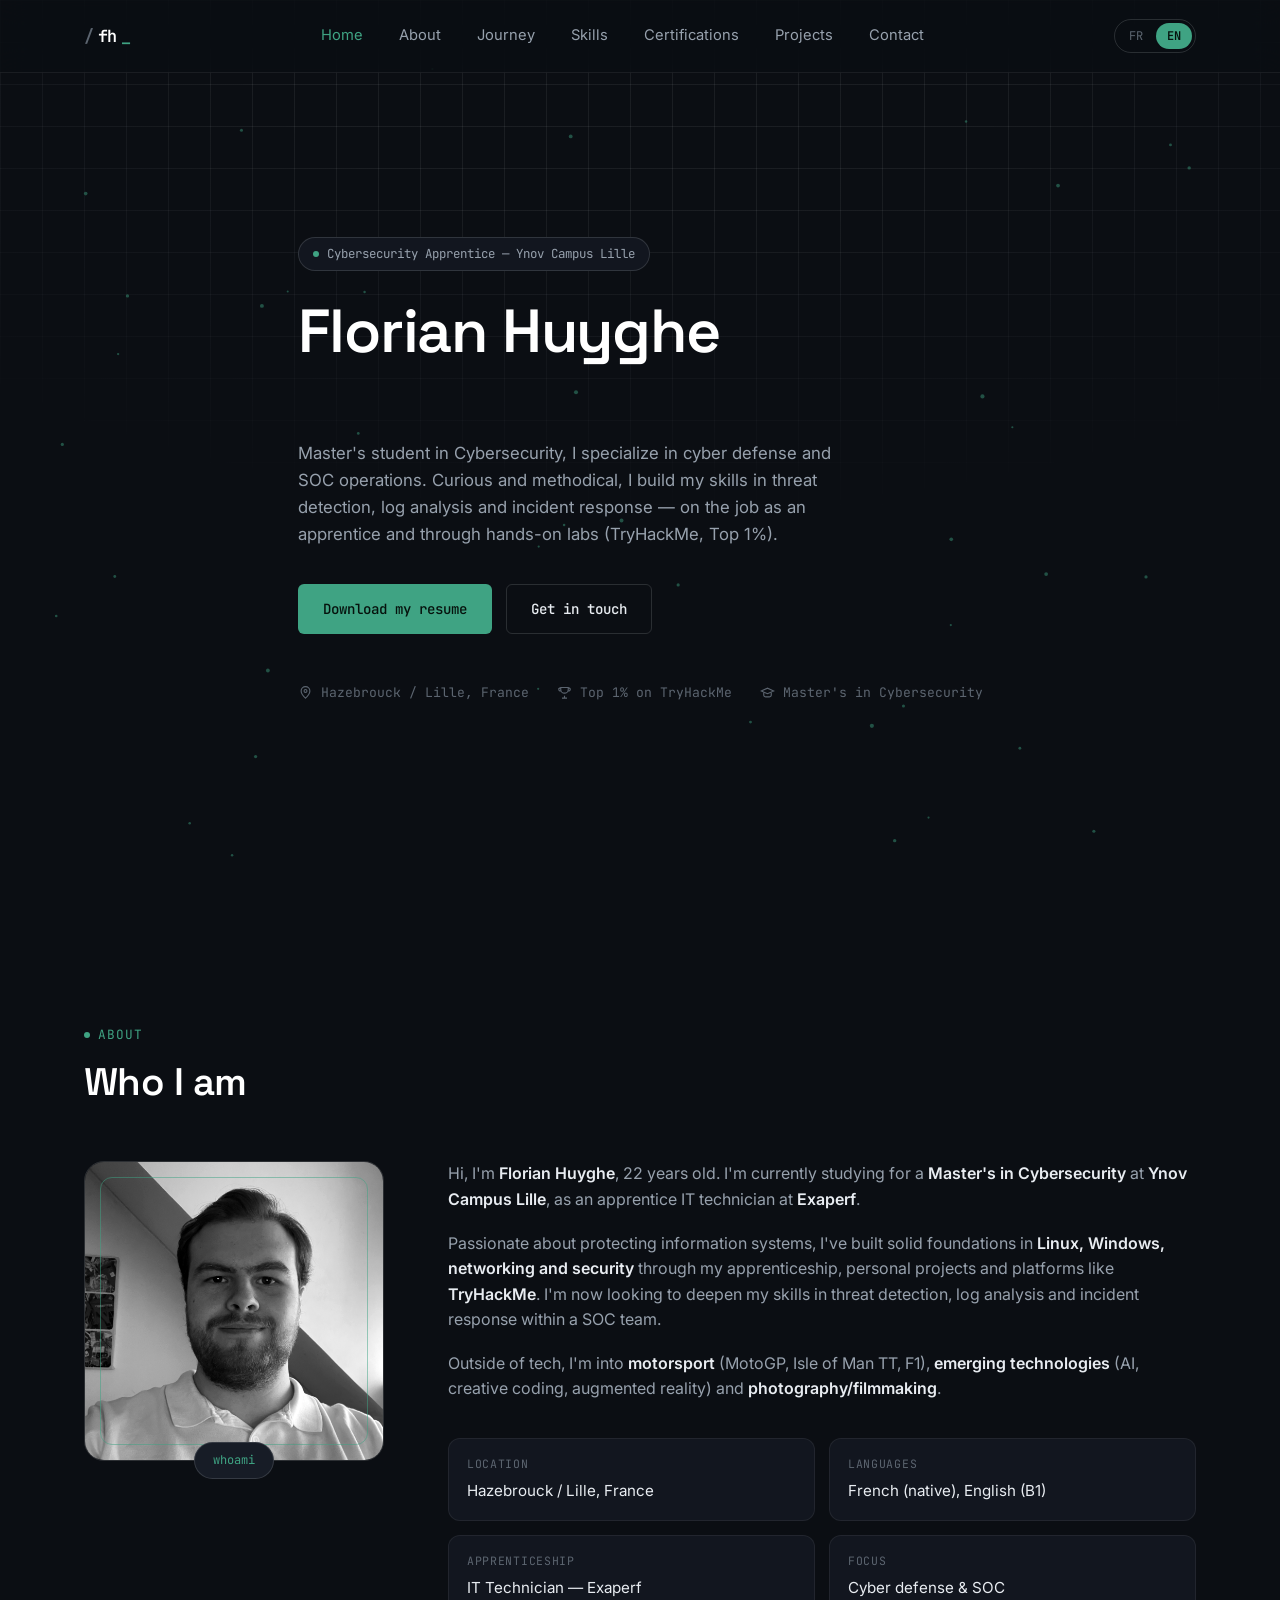
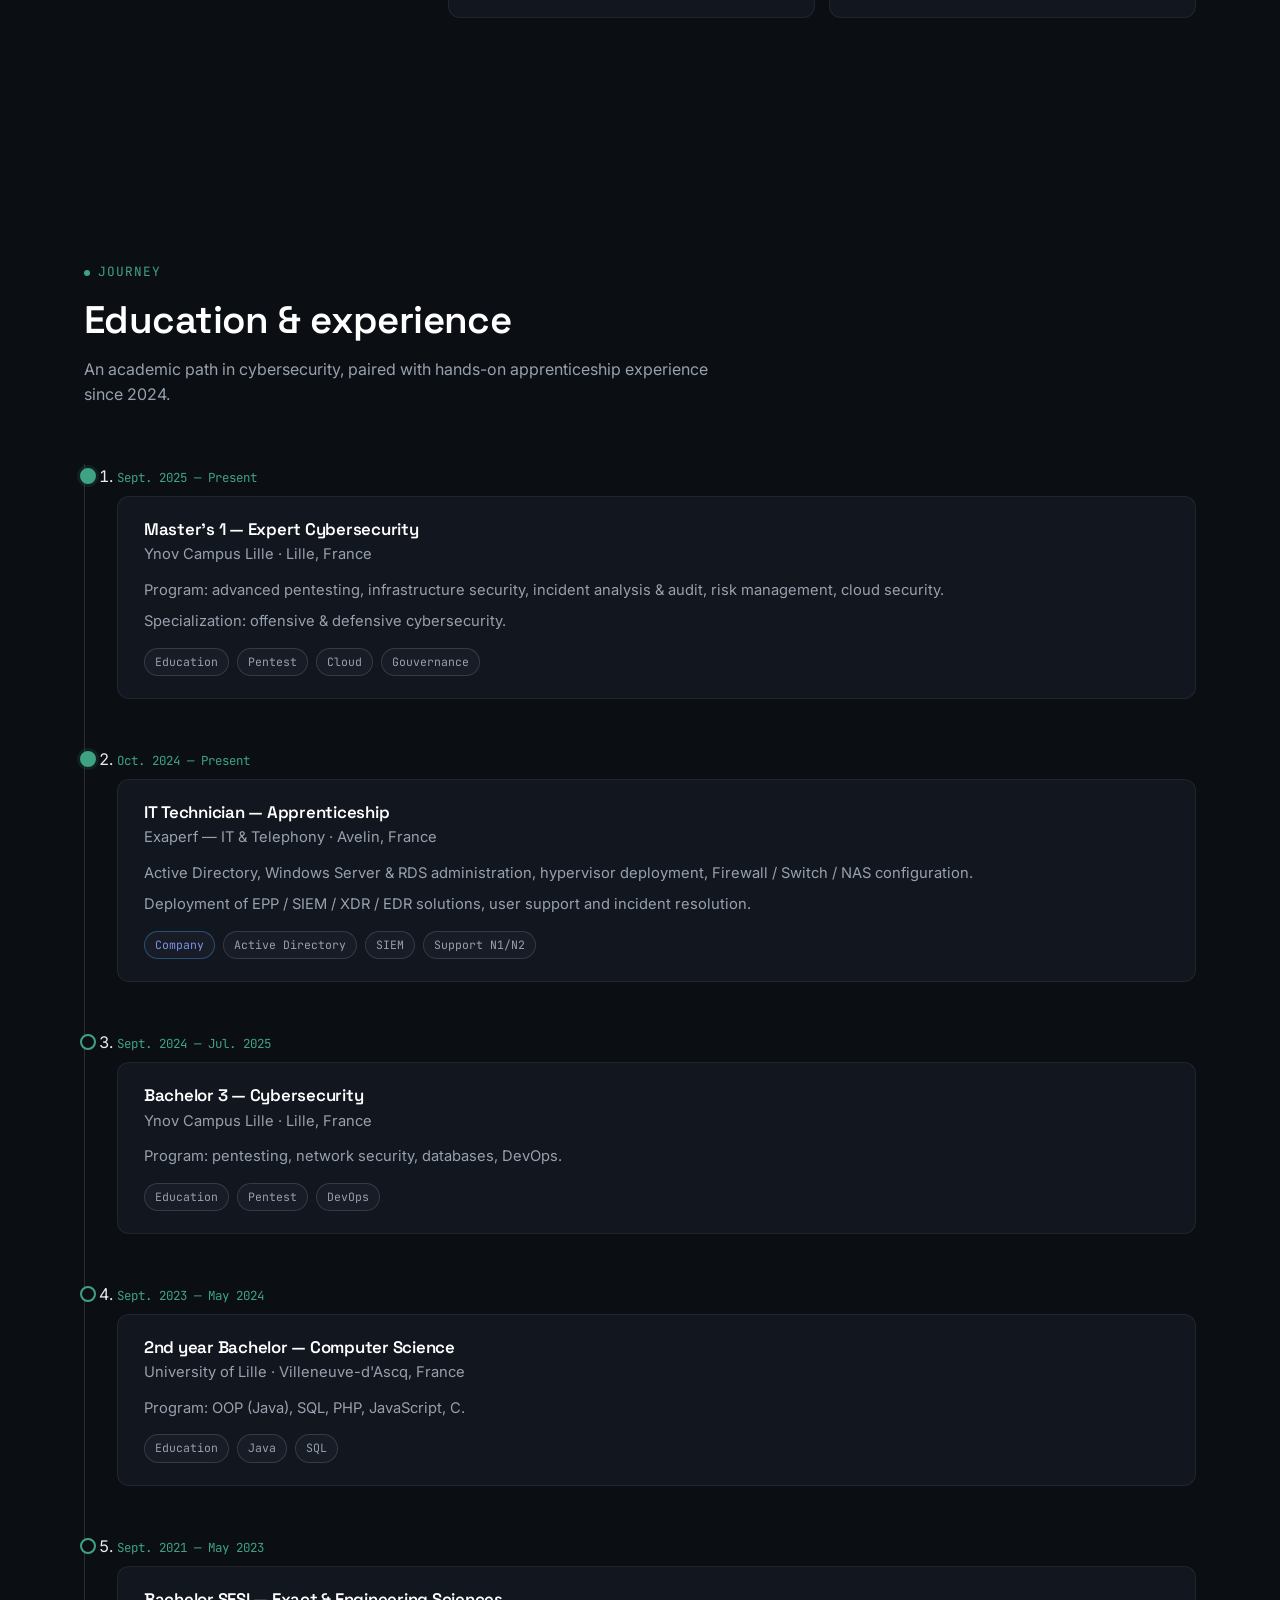
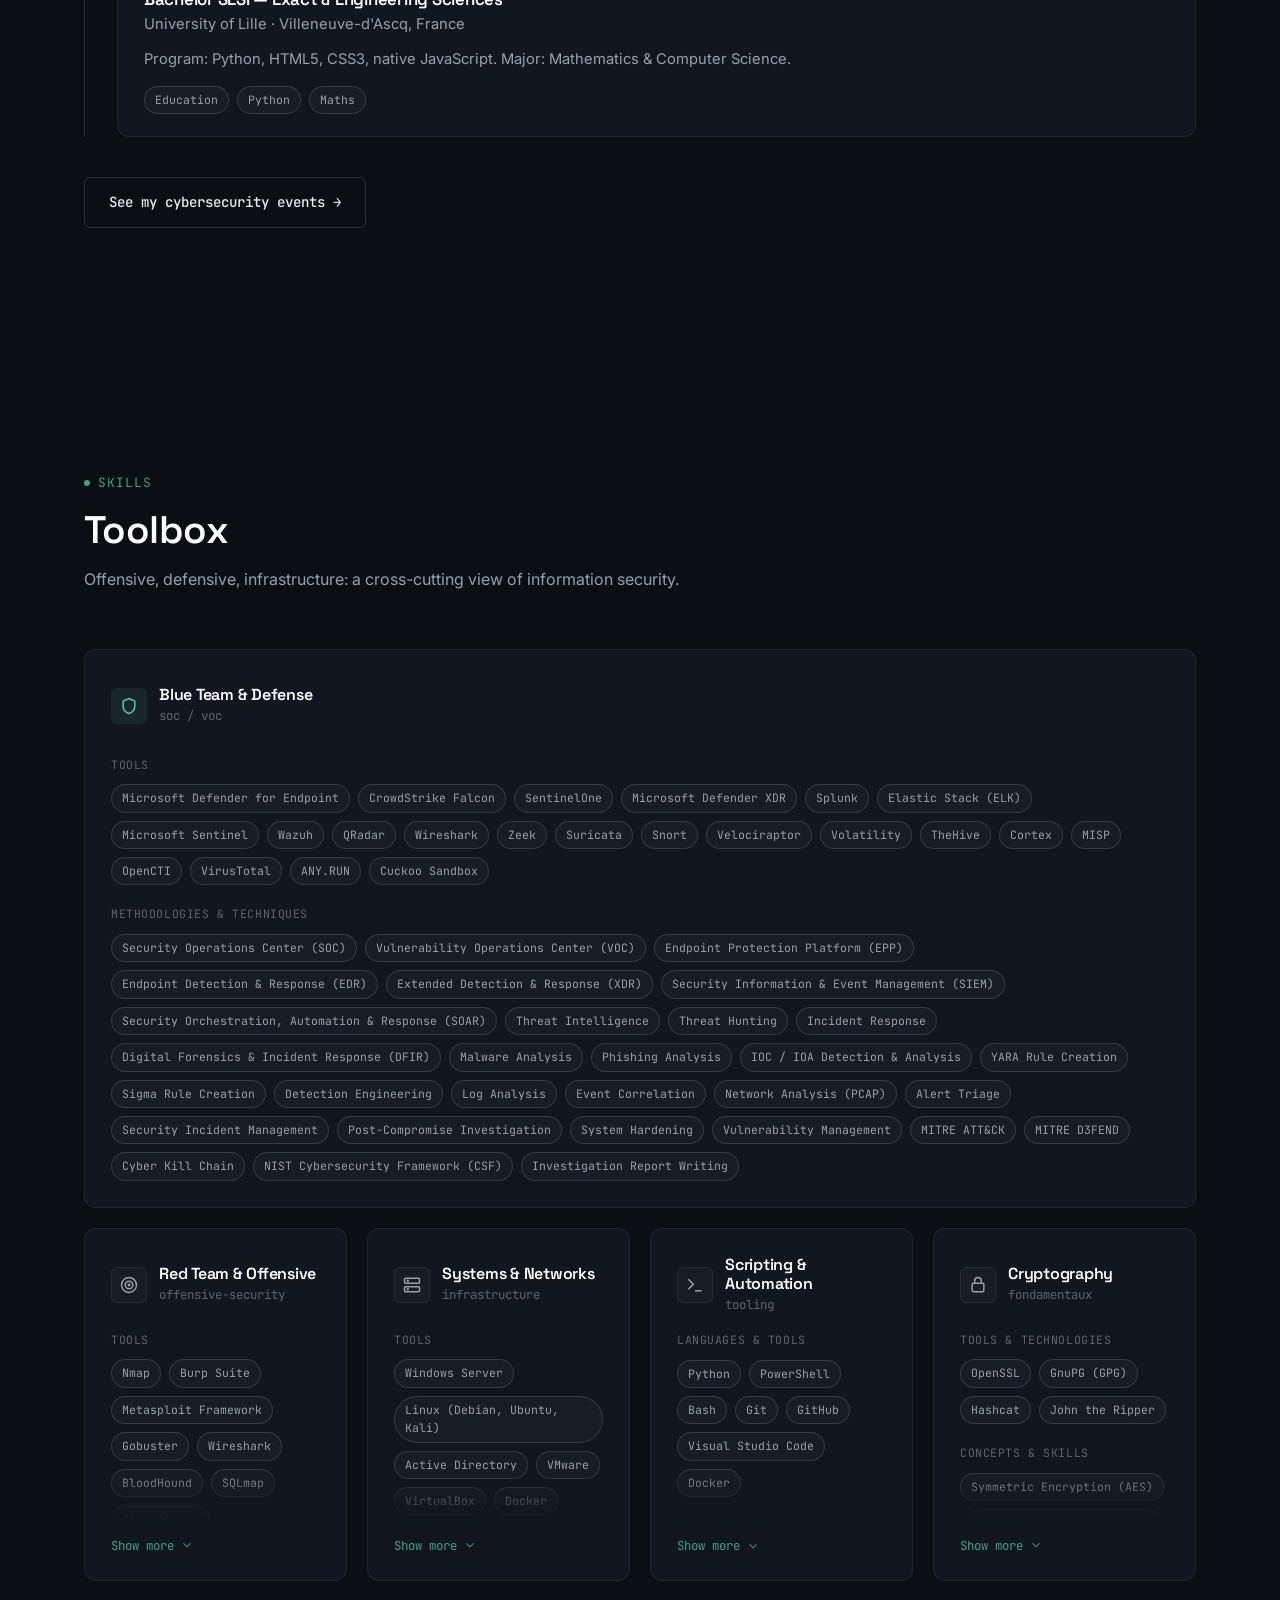
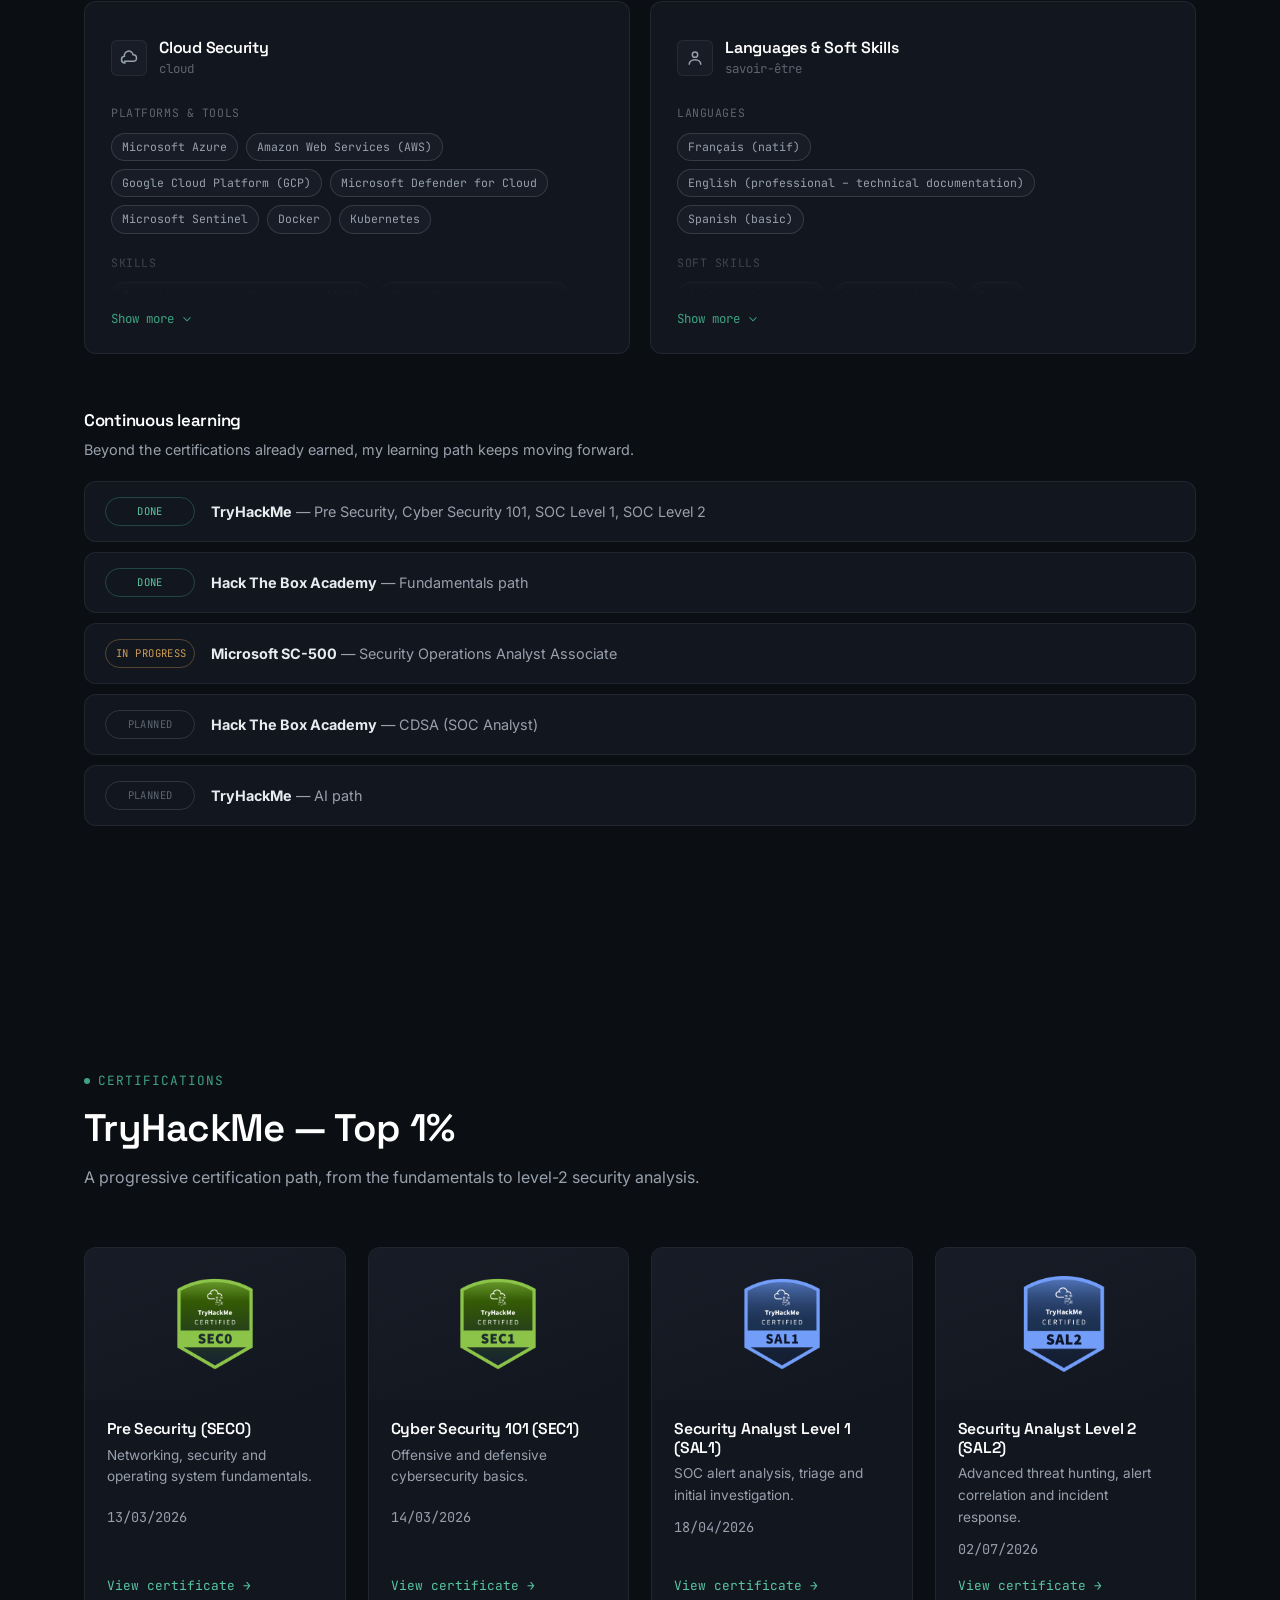
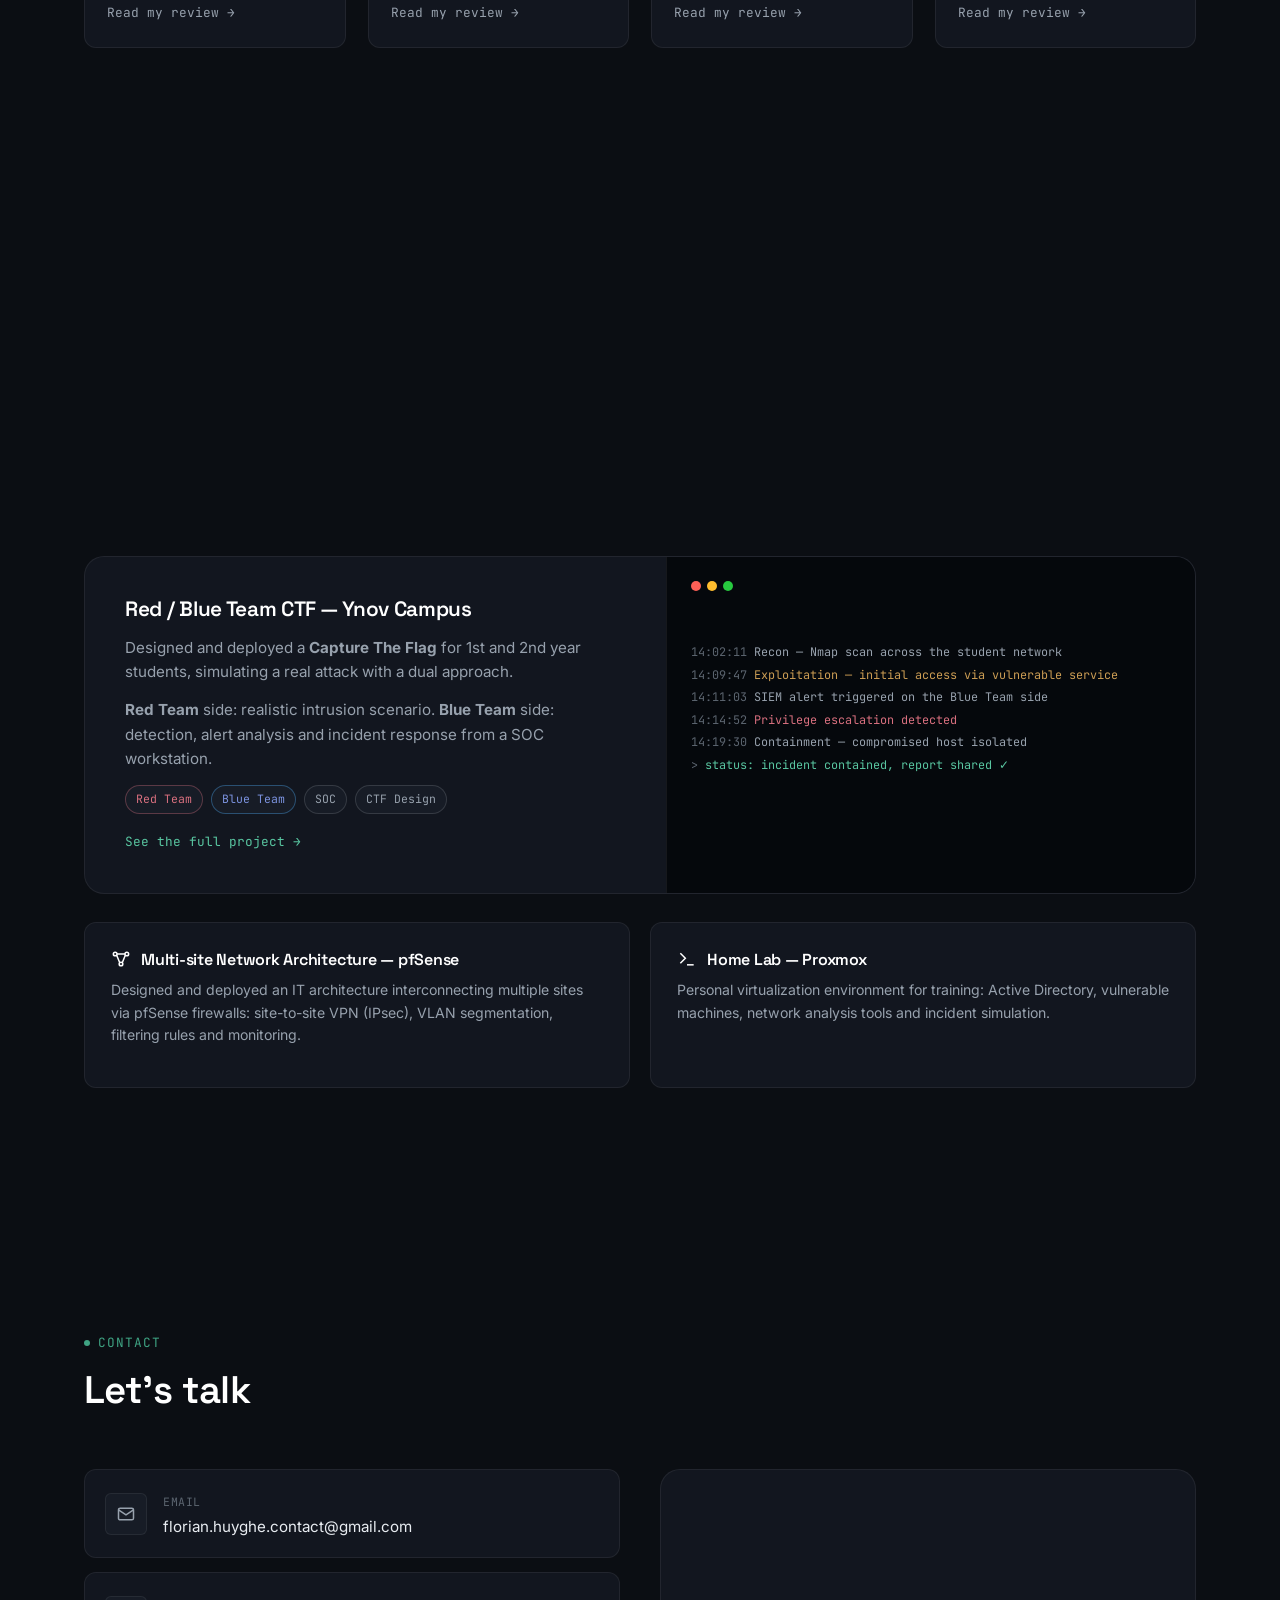
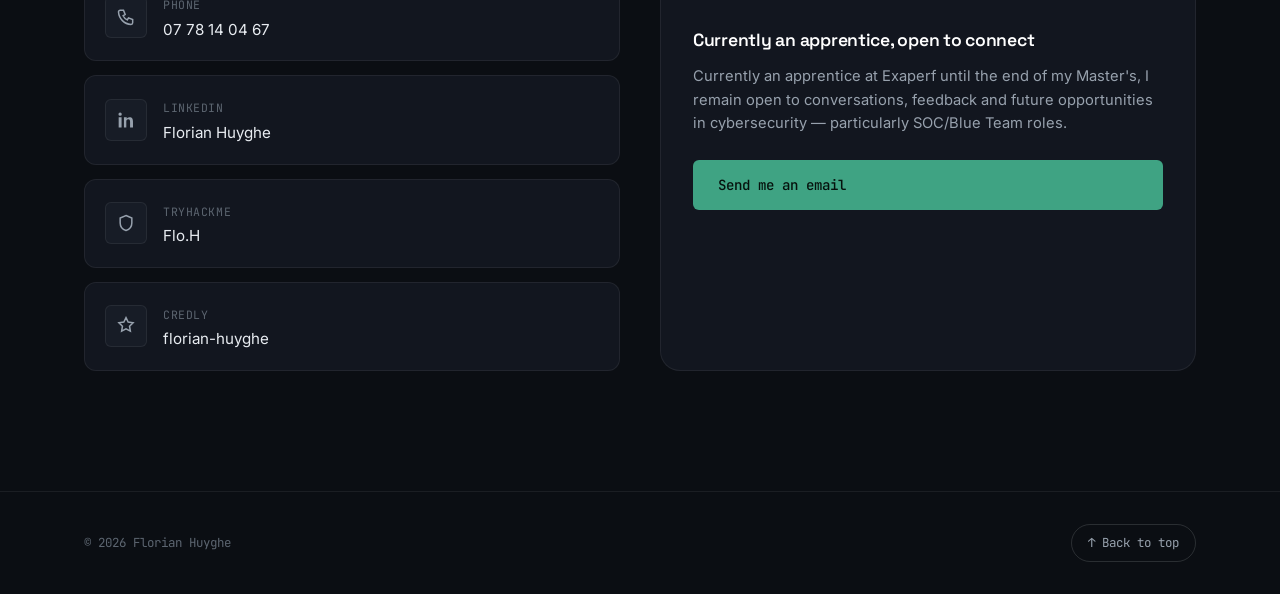
==== commit a8502699: "Bump asset cache-busting version to v=3 Les deux derniers commits sur les cartes de competences (reg" ====
--- a/index.html
+++ b/index.html
@@ -13,7 +13,7 @@
 <link rel="preconnect" href="https://fonts.gstatic.com" crossorigin>
 <link href="https://fonts.googleapis.com/css2?family=Inter:wght@400;500;600;700&family=Space+Grotesk:wght@500;600;700&family=JetBrains+Mono:wght@400;500;600;700&display=swap" rel="stylesheet">
 
-<link href="assets/css/style.css?v=2" rel="stylesheet">
+<link href="assets/css/style.css?v=3" rel="stylesheet">
 
 <title>Florian Huyghe — Portfolio Cybersécurité</title>
 </head>
@@ -806,7 +806,7 @@
   </div>
 </footer>
 
-<script src="assets/js/translations.js?v=2"></script>
-<script src="assets/js/main.js?v=2"></script>
+<script src="assets/js/translations.js?v=3"></script>
+<script src="assets/js/main.js?v=3"></script>
 </body>
 </html>
--- a/assets/css/style.css
+++ b/assets/css/style.css
@@ -646,8 +646,8 @@
 
 @media (min-width: 760px) {
   .skills-row { flex-wrap: nowrap; }
-  .skill-card { flex: 0 1 260px; }
-  .skill-card.collapsible.expanded { flex: 0 1 540px; }
+  .skill-card { flex: 1 1 260px; }
+  .skill-card.collapsible.expanded { flex: 2 1 540px; }
 }
 
 .skill-subgroup { margin-top: 20px; }
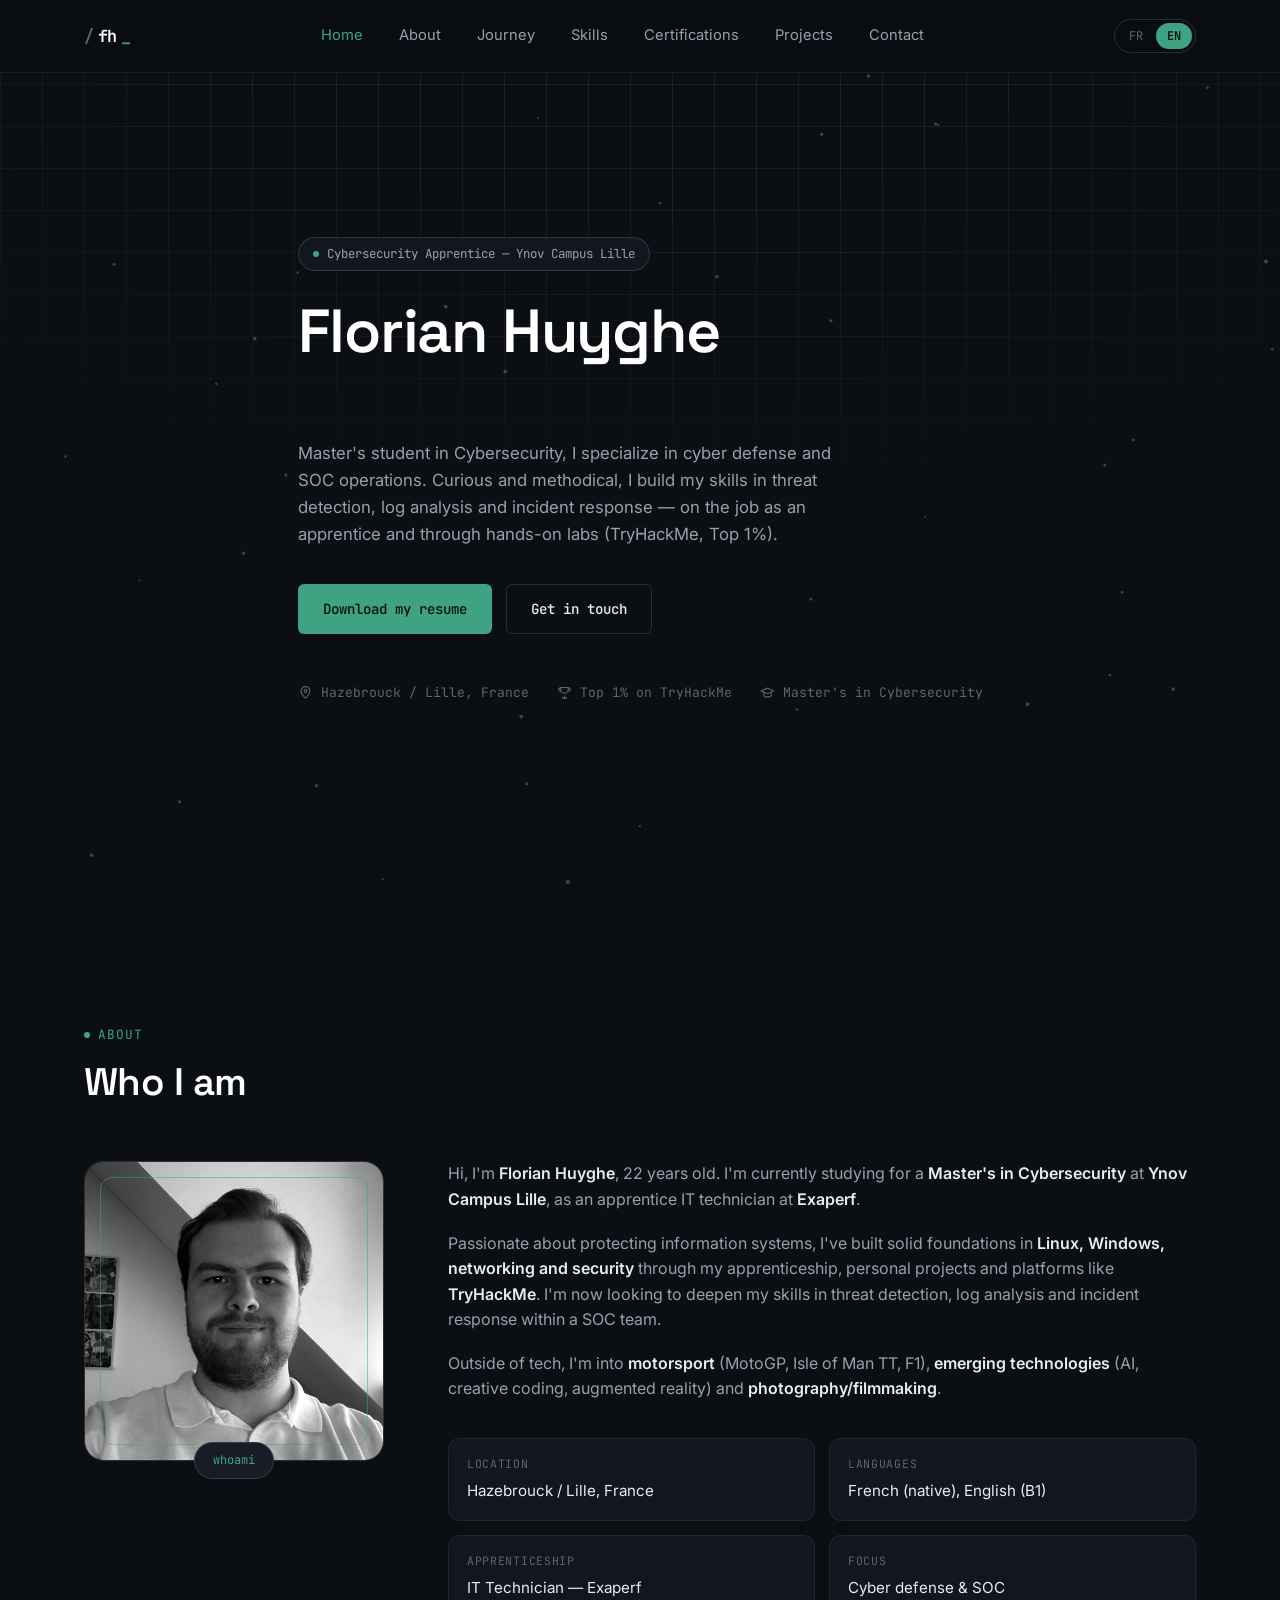
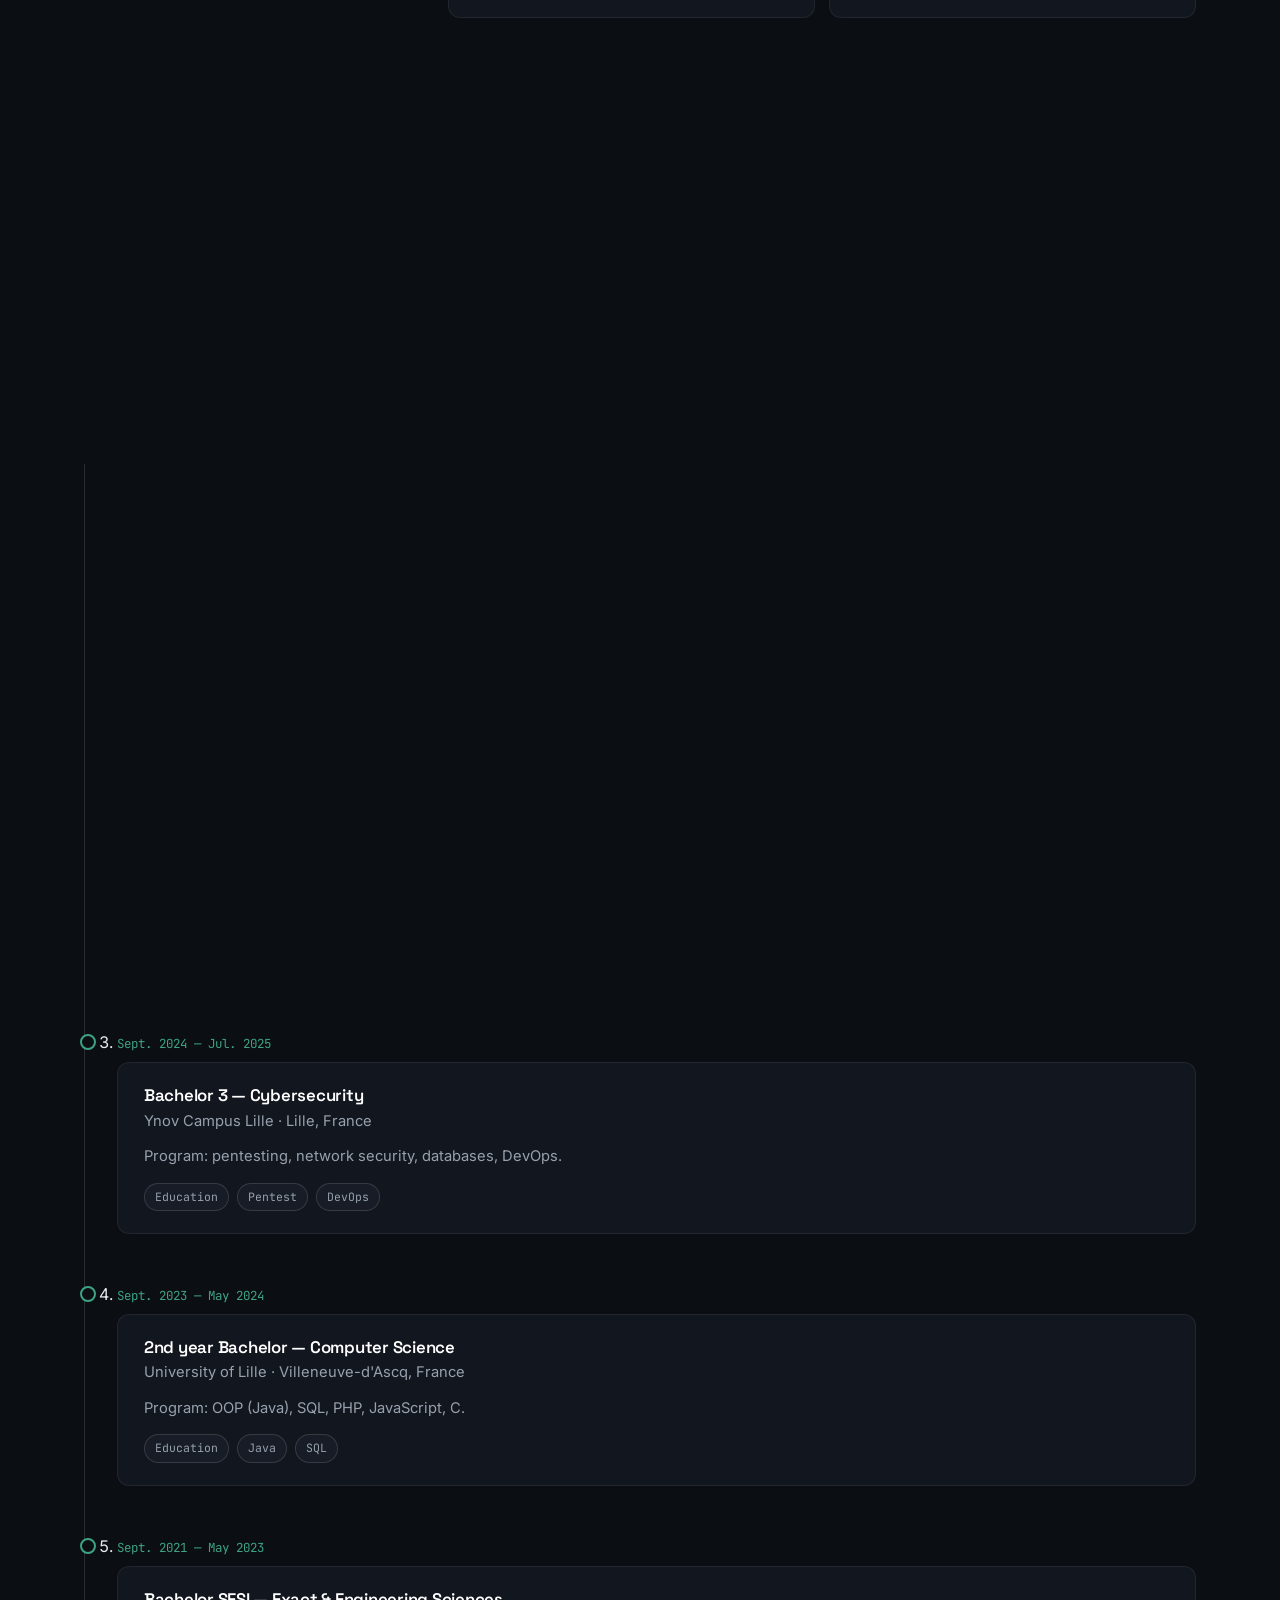
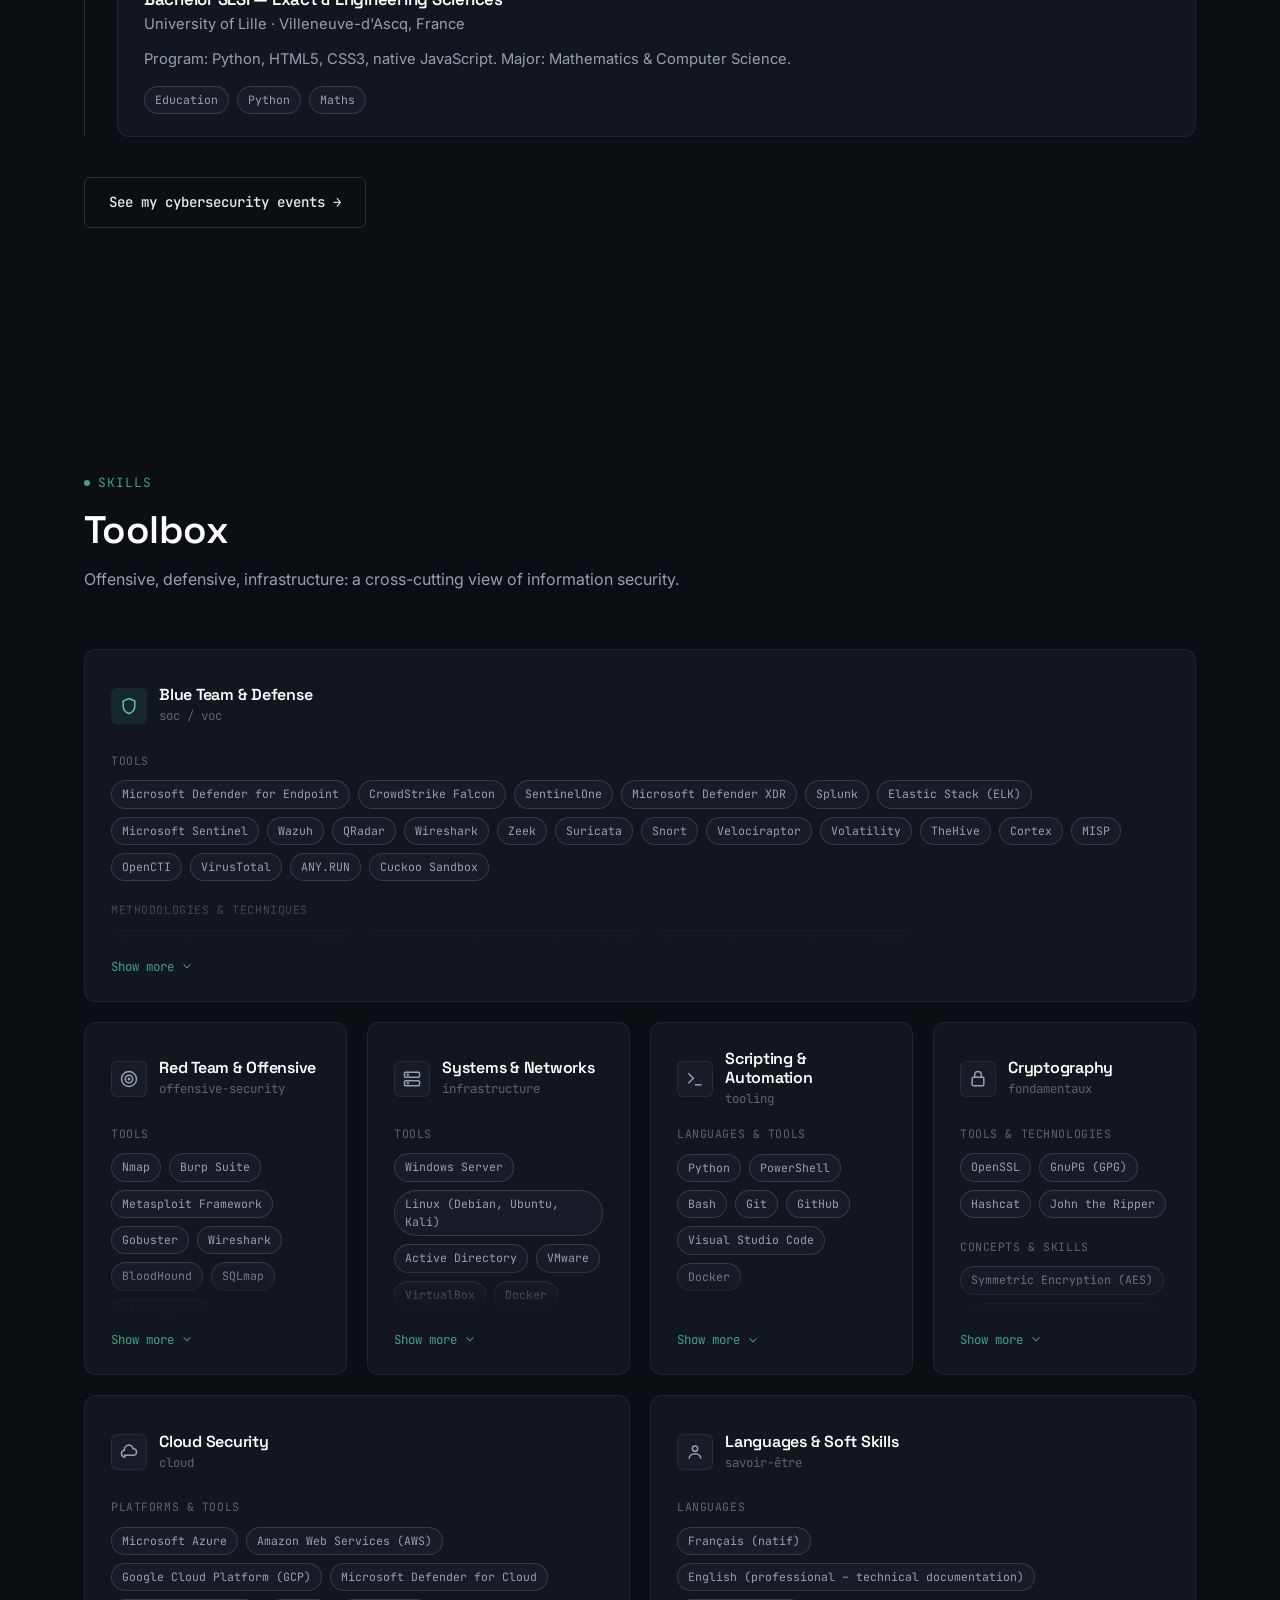
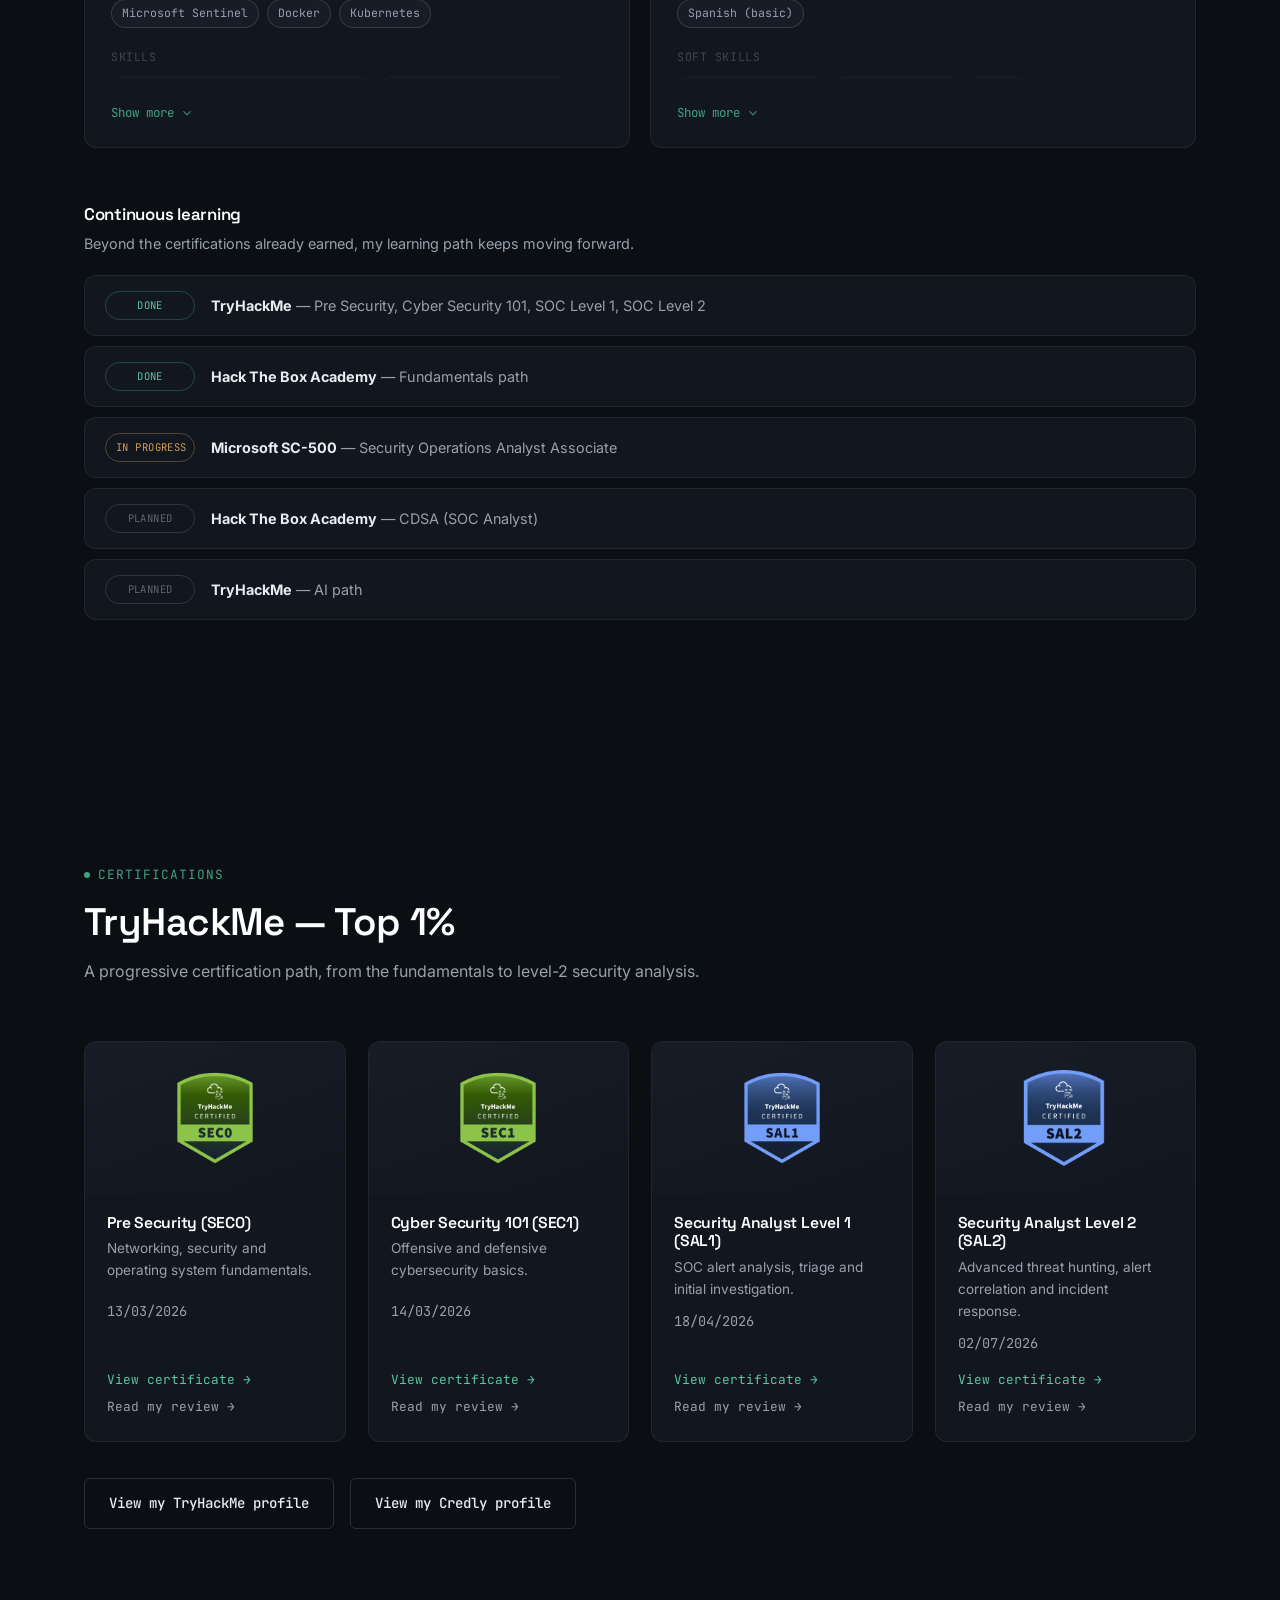
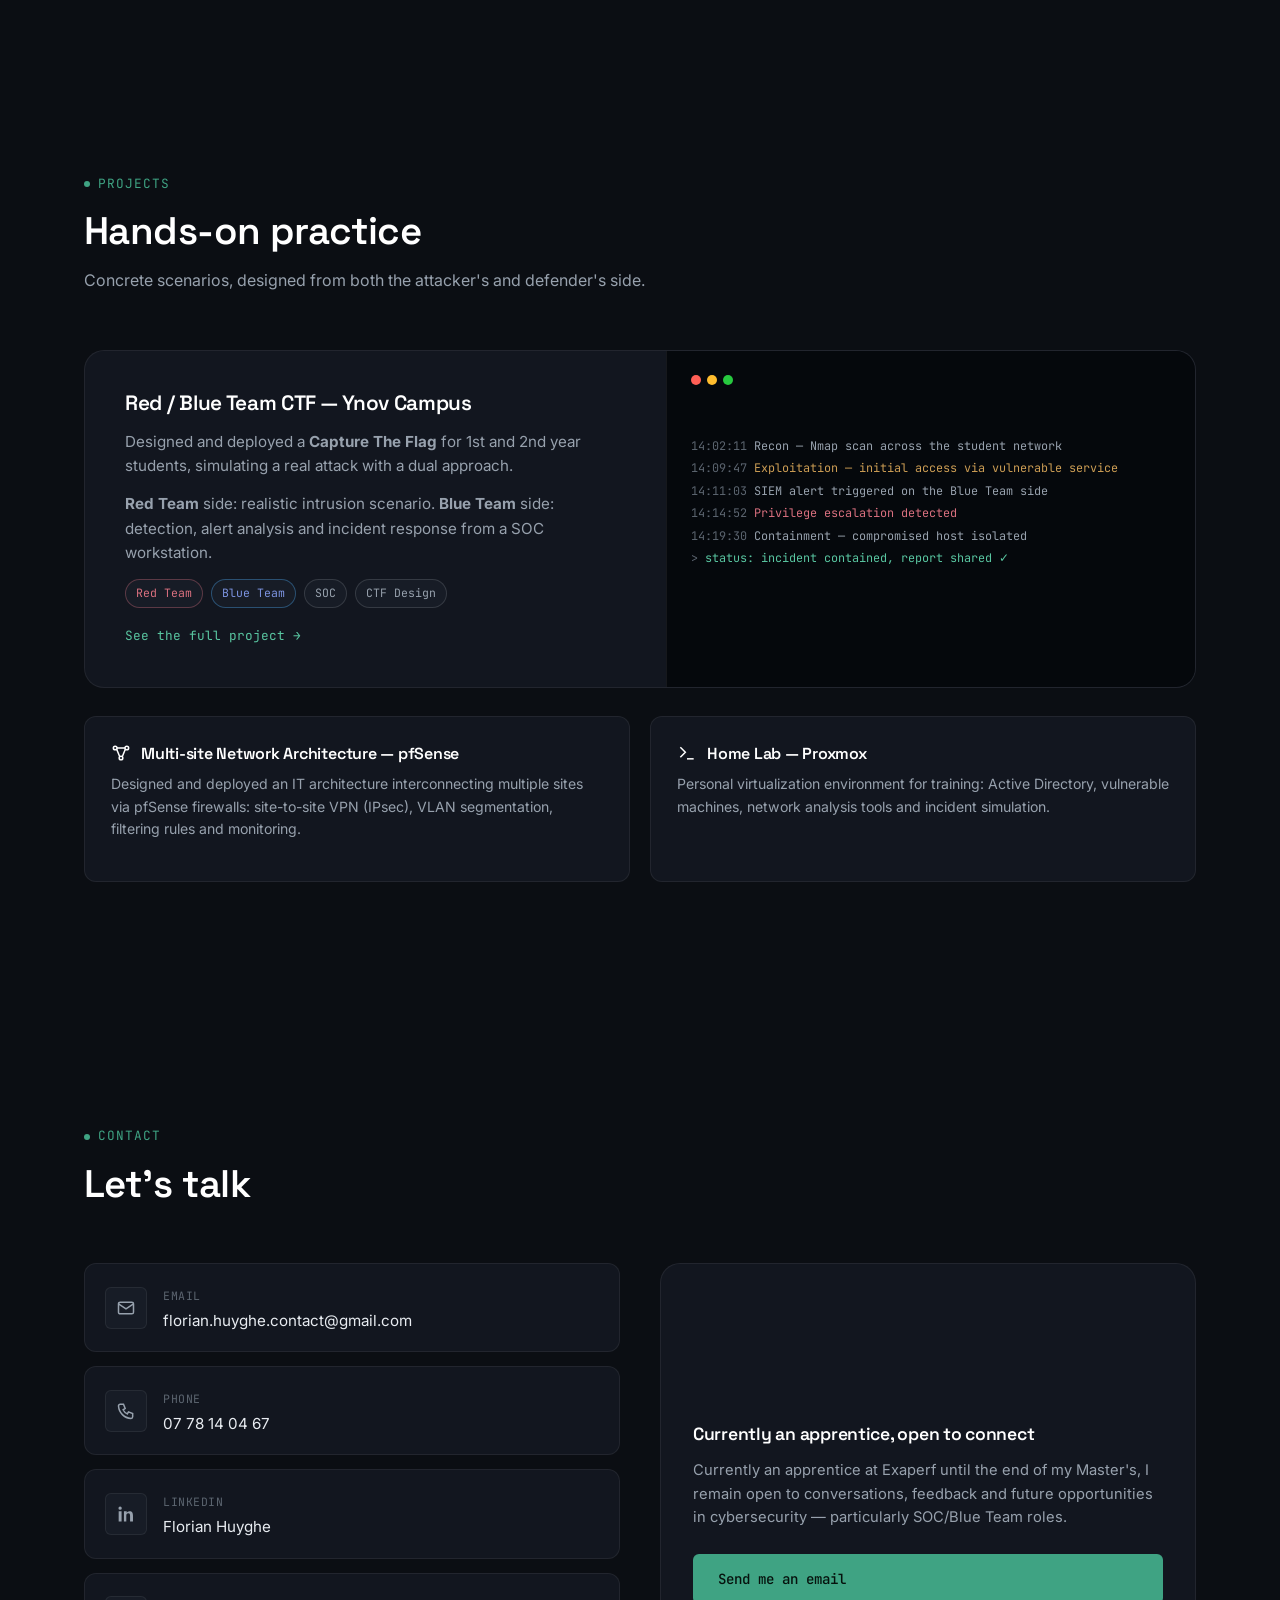
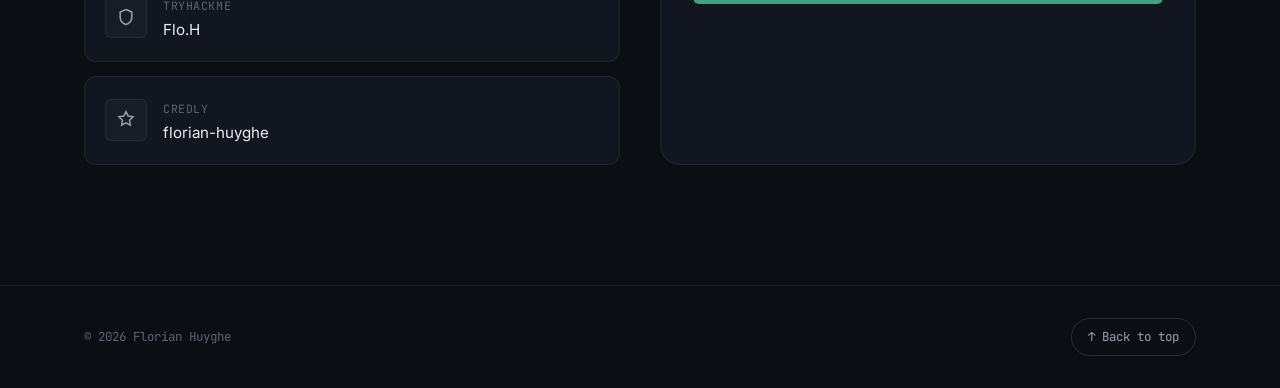
==== commit 48cef278: "Make Blue Team & Défense card collapsible at all screen sizes Ajout du bouton "Voir plus" sur la car" ====
--- a/index.html
+++ b/index.html
@@ -13,7 +13,7 @@
 <link rel="preconnect" href="https://fonts.gstatic.com" crossorigin>
 <link href="https://fonts.googleapis.com/css2?family=Inter:wght@400;500;600;700&family=Space+Grotesk:wght@500;600;700&family=JetBrains+Mono:wght@400;500;600;700&display=swap" rel="stylesheet">
 
-<link href="assets/css/style.css?v=3" rel="stylesheet">
+<link href="assets/css/style.css?v=5" rel="stylesheet">
 
 <title>Florian Huyghe — Portfolio Cybersécurité</title>
 </head>
@@ -258,7 +258,7 @@
       </div>
 
       <div class="skills-grid">
-        <div class="skill-card wide featured" data-reveal>
+        <div class="skill-card wide featured collapsible" data-reveal>
           <div class="skill-card-head">
             <span class="skill-icon">
               <svg class="icon" viewBox="0 0 24 24" fill="none" stroke="currentColor" stroke-width="1.8"><path d="M12 3l7 3v6c0 5-3.2 7.8-7 9-3.8-1.2-7-4-7-9V6l7-3z"/></svg>
@@ -269,56 +269,64 @@
             </div>
           </div>
 
-          <div class="skill-subgroup">
-            <p class="skill-subgroup-label" data-i18n="skills.blue.toolsLabel">Outils</p>
-            <div class="skill-tags">
-              <span class="tag">Microsoft Defender for Endpoint</span><span class="tag">CrowdStrike Falcon</span>
-              <span class="tag">SentinelOne</span><span class="tag">Microsoft Defender XDR</span>
-              <span class="tag">Splunk</span><span class="tag">Elastic Stack (ELK)</span>
-              <span class="tag">Microsoft Sentinel</span><span class="tag">Wazuh</span><span class="tag">QRadar</span>
-              <span class="tag">Wireshark</span><span class="tag">Zeek</span><span class="tag">Suricata</span>
-              <span class="tag">Snort</span><span class="tag">Velociraptor</span><span class="tag">Volatility</span>
-              <span class="tag">TheHive</span><span class="tag">Cortex</span><span class="tag">MISP</span>
-              <span class="tag">OpenCTI</span><span class="tag">VirusTotal</span><span class="tag">ANY.RUN</span>
-              <span class="tag">Cuckoo Sandbox</span>
-            </div>
-          </div>
-
-          <div class="skill-subgroup">
-            <p class="skill-subgroup-label" data-i18n="skills.blue.methodsLabel">Méthodologies &amp; Techniques</p>
-            <div class="skill-tags">
-              <span class="tag">Security Operations Center (SOC)</span>
-              <span class="tag">Vulnerability Operations Center (VOC)</span>
-              <span class="tag">Endpoint Protection Platform (EPP)</span>
-              <span class="tag">Endpoint Detection &amp; Response (EDR)</span>
-              <span class="tag">Extended Detection &amp; Response (XDR)</span>
-              <span class="tag">Security Information &amp; Event Management (SIEM)</span>
-              <span class="tag">Security Orchestration, Automation &amp; Response (SOAR)</span>
-              <span class="tag">Threat Intelligence</span>
-              <span class="tag">Threat Hunting</span>
-              <span class="tag">Incident Response</span>
-              <span class="tag">Digital Forensics &amp; Incident Response (DFIR)</span>
-              <span class="tag" data-i18n="skills.blue.m1">Analyse de malwares</span>
-              <span class="tag" data-i18n="skills.blue.m2">Analyse de phishing</span>
-              <span class="tag" data-i18n="skills.blue.m3">Détection et analyse d'IOC / IOA</span>
-              <span class="tag" data-i18n="skills.blue.m4">Création de règles YARA</span>
-              <span class="tag" data-i18n="skills.blue.m5">Création de règles Sigma</span>
-              <span class="tag">Detection Engineering</span>
-              <span class="tag" data-i18n="skills.blue.m6">Analyse des journaux (Logs)</span>
-              <span class="tag" data-i18n="skills.blue.m7">Corrélation d'événements</span>
-              <span class="tag" data-i18n="skills.blue.m8">Analyse réseau (PCAP)</span>
-              <span class="tag" data-i18n="skills.blue.m9">Triage d'alertes</span>
-              <span class="tag" data-i18n="skills.blue.m10">Gestion des incidents de sécurité</span>
-              <span class="tag" data-i18n="skills.blue.m11">Investigation post-compromission</span>
-              <span class="tag" data-i18n="skills.blue.m12">Durcissement des systèmes (Hardening)</span>
-              <span class="tag" data-i18n="skills.blue.m13">Gestion des vulnérabilités</span>
-              <span class="tag">MITRE ATT&amp;CK</span>
-              <span class="tag">MITRE D3FEND</span>
-              <span class="tag">Cyber Kill Chain</span>
-              <span class="tag">NIST Cybersecurity Framework (CSF)</span>
-              <span class="tag" data-i18n="skills.blue.m14">Rédaction de rapports d'investigation</span>
-            </div>
-          </div>
+          <div class="skill-card-body">
+            <div class="skill-subgroup">
+              <p class="skill-subgroup-label" data-i18n="skills.blue.toolsLabel">Outils</p>
+              <div class="skill-tags">
+                <span class="tag">Microsoft Defender for Endpoint</span><span class="tag">CrowdStrike Falcon</span>
+                <span class="tag">SentinelOne</span><span class="tag">Microsoft Defender XDR</span>
+                <span class="tag">Splunk</span><span class="tag">Elastic Stack (ELK)</span>
+                <span class="tag">Microsoft Sentinel</span><span class="tag">Wazuh</span><span class="tag">QRadar</span>
+                <span class="tag">Wireshark</span><span class="tag">Zeek</span><span class="tag">Suricata</span>
+                <span class="tag">Snort</span><span class="tag">Velociraptor</span><span class="tag">Volatility</span>
+                <span class="tag">TheHive</span><span class="tag">Cortex</span><span class="tag">MISP</span>
+                <span class="tag">OpenCTI</span><span class="tag">VirusTotal</span><span class="tag">ANY.RUN</span>
+                <span class="tag">Cuckoo Sandbox</span>
+              </div>
+            </div>
+
+            <div class="skill-subgroup">
+              <p class="skill-subgroup-label" data-i18n="skills.blue.methodsLabel">Méthodologies &amp; Techniques</p>
+              <div class="skill-tags">
+                <span class="tag">Security Operations Center (SOC)</span>
+                <span class="tag">Vulnerability Operations Center (VOC)</span>
+                <span class="tag">Endpoint Protection Platform (EPP)</span>
+                <span class="tag">Endpoint Detection &amp; Response (EDR)</span>
+                <span class="tag">Extended Detection &amp; Response (XDR)</span>
+                <span class="tag">Security Information &amp; Event Management (SIEM)</span>
+                <span class="tag">Security Orchestration, Automation &amp; Response (SOAR)</span>
+                <span class="tag">Threat Intelligence</span>
+                <span class="tag">Threat Hunting</span>
+                <span class="tag">Incident Response</span>
+                <span class="tag">Digital Forensics &amp; Incident Response (DFIR)</span>
+                <span class="tag" data-i18n="skills.blue.m1">Analyse de malwares</span>
+                <span class="tag" data-i18n="skills.blue.m2">Analyse de phishing</span>
+                <span class="tag" data-i18n="skills.blue.m3">Détection et analyse d'IOC / IOA</span>
+                <span class="tag" data-i18n="skills.blue.m4">Création de règles YARA</span>
+                <span class="tag" data-i18n="skills.blue.m5">Création de règles Sigma</span>
+                <span class="tag">Detection Engineering</span>
+                <span class="tag" data-i18n="skills.blue.m6">Analyse des journaux (Logs)</span>
+                <span class="tag" data-i18n="skills.blue.m7">Corrélation d'événements</span>
+                <span class="tag" data-i18n="skills.blue.m8">Analyse réseau (PCAP)</span>
+                <span class="tag" data-i18n="skills.blue.m9">Triage d'alertes</span>
+                <span class="tag" data-i18n="skills.blue.m10">Gestion des incidents de sécurité</span>
+                <span class="tag" data-i18n="skills.blue.m11">Investigation post-compromission</span>
+                <span class="tag" data-i18n="skills.blue.m12">Durcissement des systèmes (Hardening)</span>
+                <span class="tag" data-i18n="skills.blue.m13">Gestion des vulnérabilités</span>
+                <span class="tag">MITRE ATT&amp;CK</span>
+                <span class="tag">MITRE D3FEND</span>
+                <span class="tag">Cyber Kill Chain</span>
+                <span class="tag">NIST Cybersecurity Framework (CSF)</span>
+                <span class="tag" data-i18n="skills.blue.m14">Rédaction de rapports d'investigation</span>
+              </div>
+            </div>
+            <div class="skill-card-fade"></div>
+          </div>
+          <button type="button" class="skill-card-toggle" aria-expanded="false">
+            <span class="toggle-label-more" data-i18n="skills.seeMore">Voir plus</span>
+            <span class="toggle-label-less" data-i18n="skills.seeLess">Voir moins</span>
+            <svg class="icon toggle-chevron" viewBox="0 0 24 24" fill="none" stroke="currentColor" stroke-width="1.8"><polyline points="6 9 12 15 18 9"/></svg>
+          </button>
         </div>
 
         <div class="skills-row">
@@ -806,7 +814,7 @@
   </div>
 </footer>
 
-<script src="assets/js/translations.js?v=3"></script>
-<script src="assets/js/main.js?v=3"></script>
+<script src="assets/js/translations.js?v=5"></script>
+<script src="assets/js/main.js?v=5"></script>
 </body>
 </html>
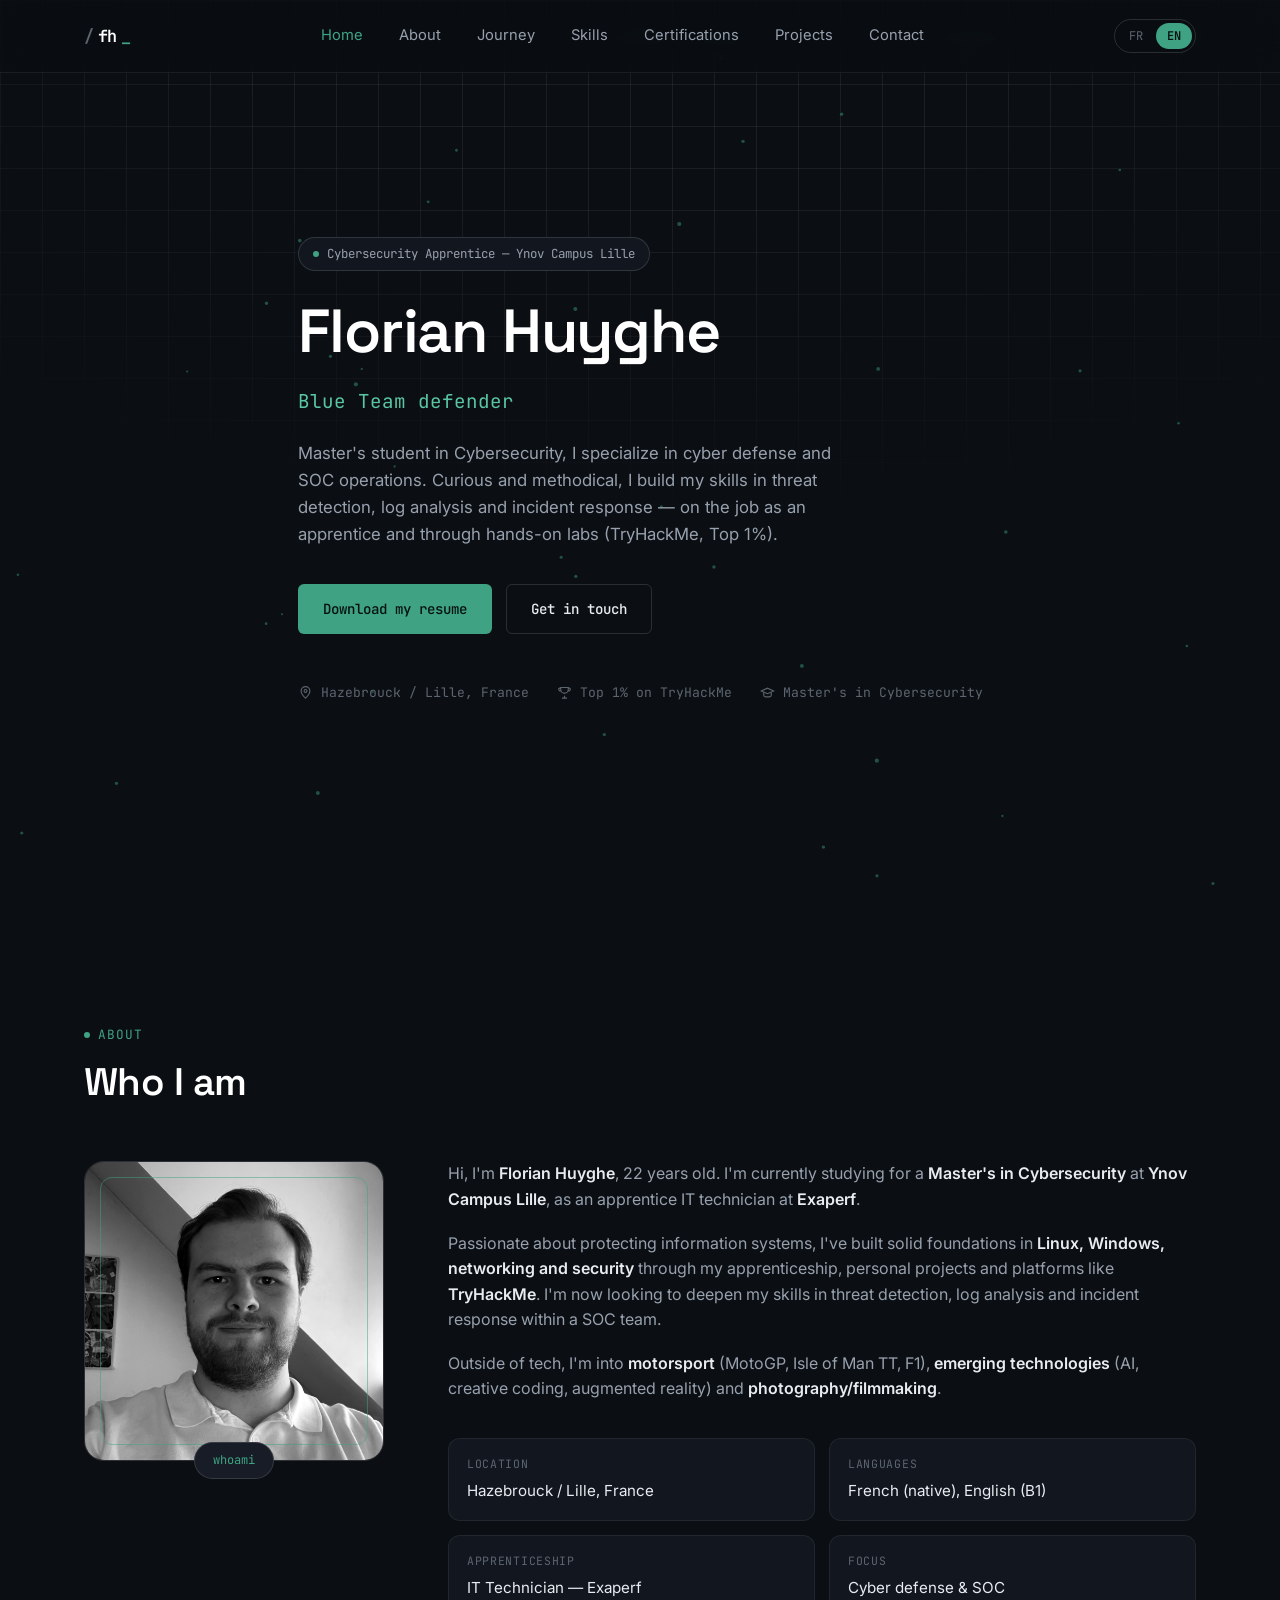
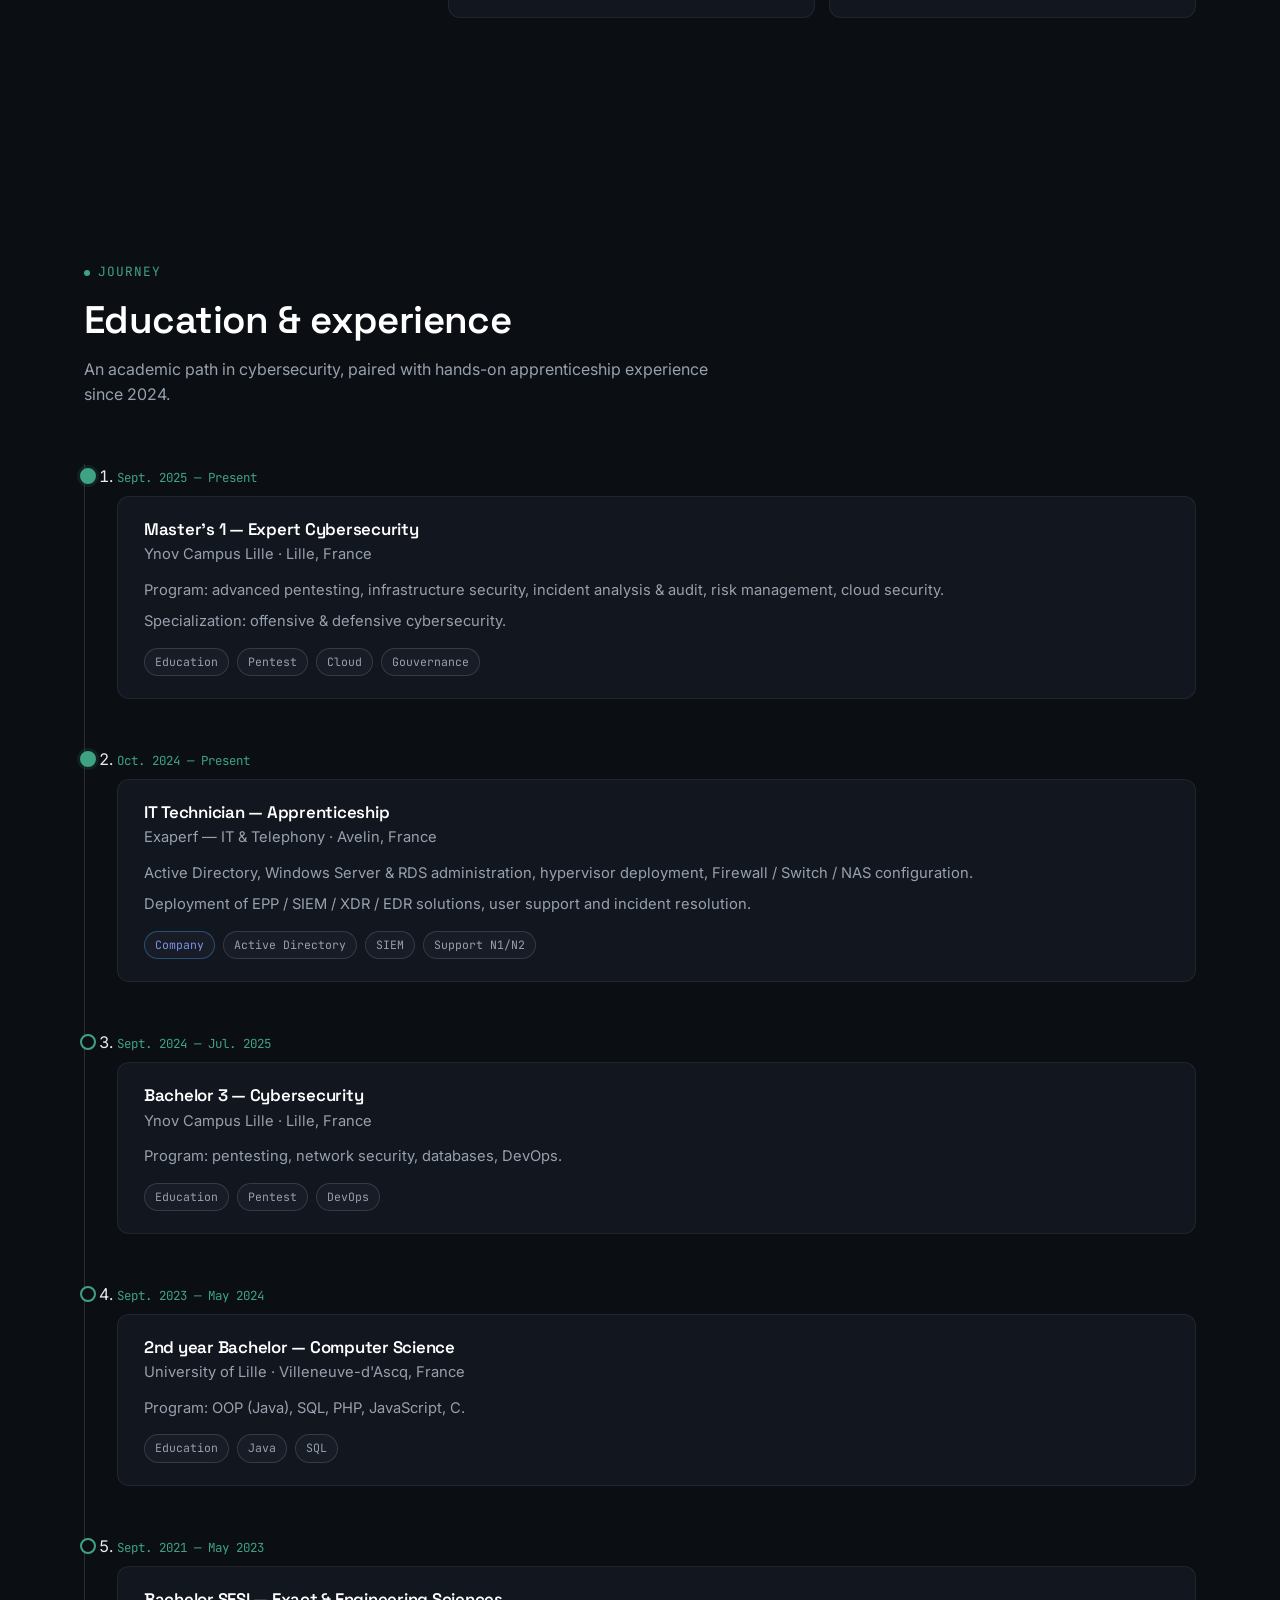
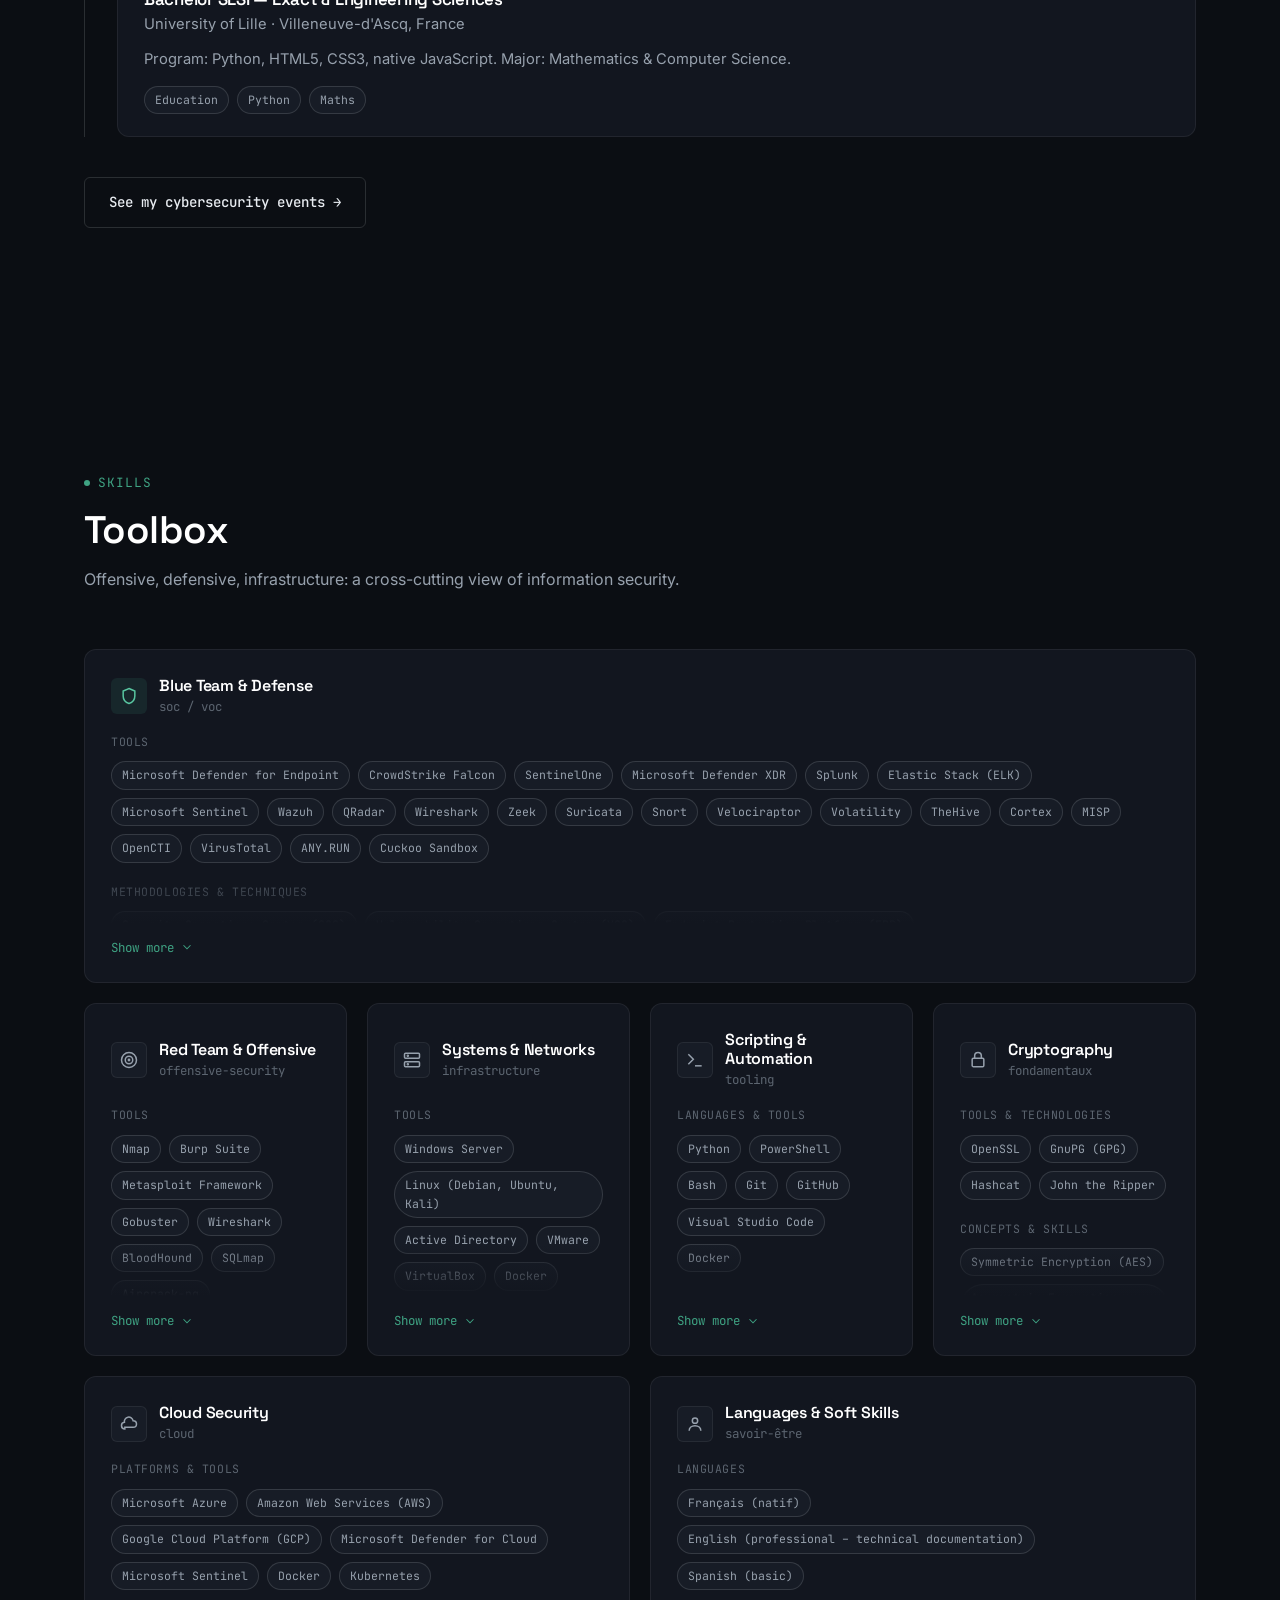
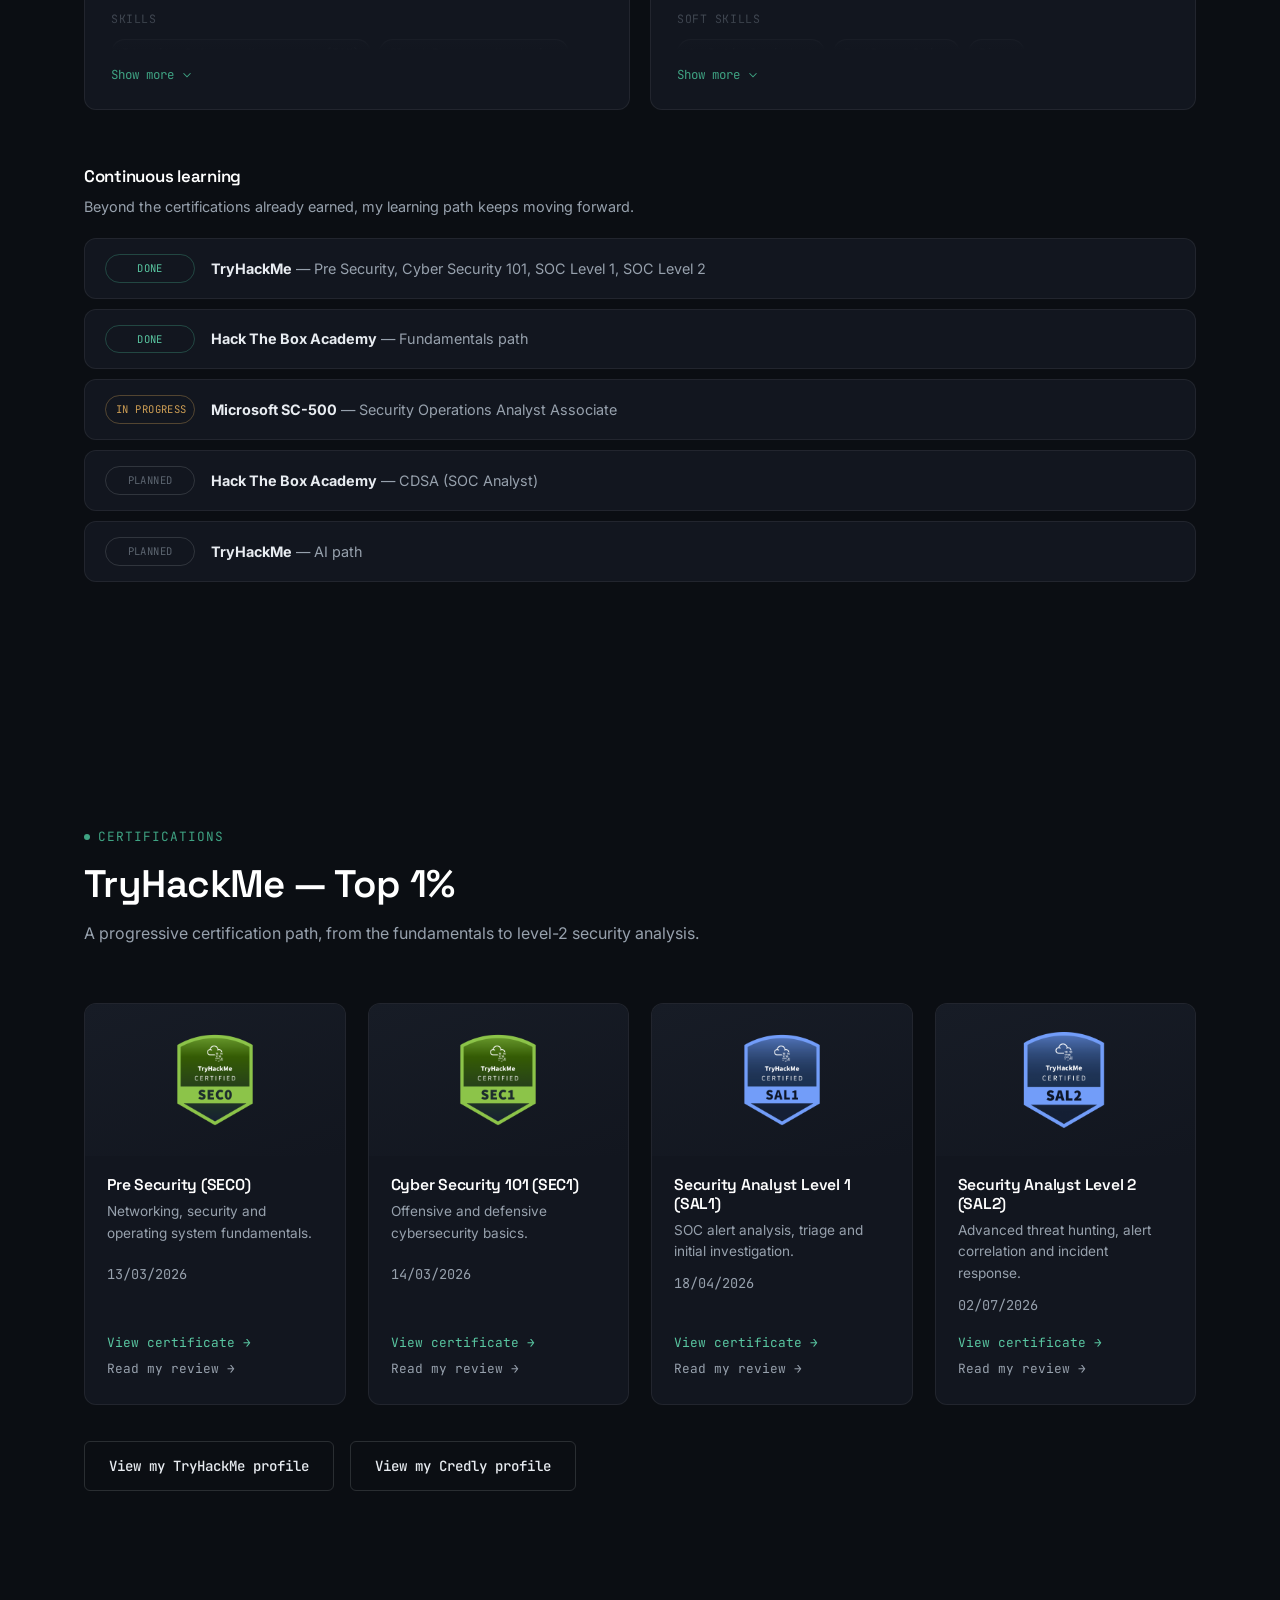
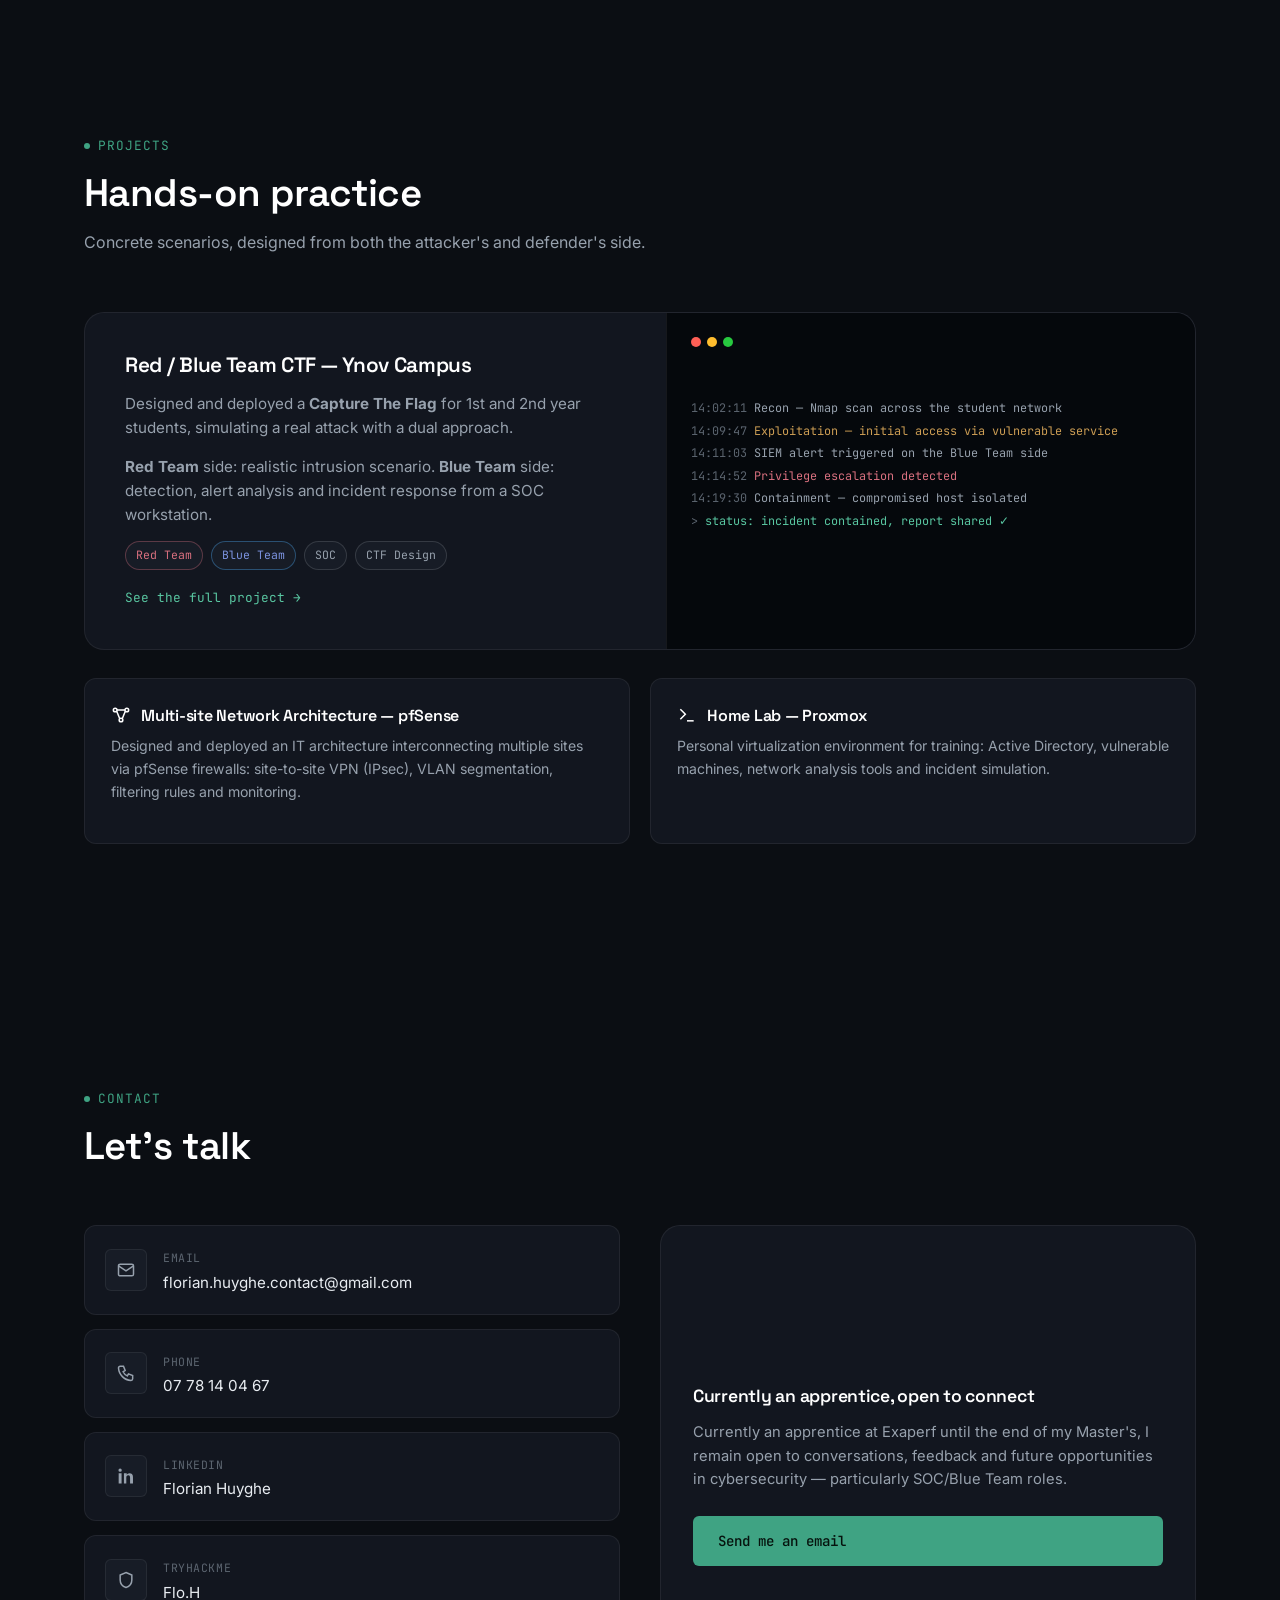
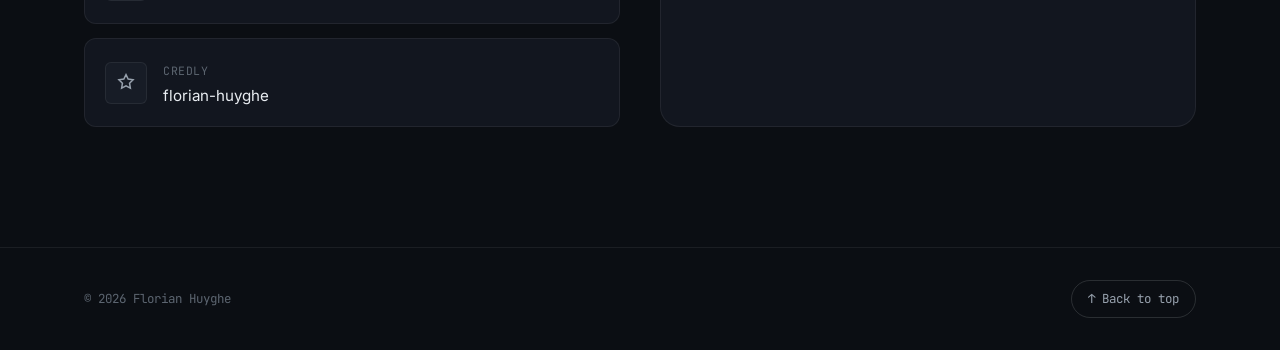
==== commit 1ef2d37f: "Fix skill card head alignment and title overflow at narrow widths Les titres de cartes de longueur d" ====
--- a/index.html
+++ b/index.html
@@ -13,7 +13,7 @@
 <link rel="preconnect" href="https://fonts.gstatic.com" crossorigin>
 <link href="https://fonts.googleapis.com/css2?family=Inter:wght@400;500;600;700&family=Space+Grotesk:wght@500;600;700&family=JetBrains+Mono:wght@400;500;600;700&display=swap" rel="stylesheet">
 
-<link href="assets/css/style.css?v=5" rel="stylesheet">
+<link href="assets/css/style.css?v=6" rel="stylesheet">
 
 <title>Florian Huyghe — Portfolio Cybersécurité</title>
 </head>
@@ -814,7 +814,7 @@
   </div>
 </footer>
 
-<script src="assets/js/translations.js?v=5"></script>
-<script src="assets/js/main.js?v=5"></script>
+<script src="assets/js/translations.js?v=6"></script>
+<script src="assets/js/main.js?v=6"></script>
 </body>
 </html>
--- a/assets/css/style.css
+++ b/assets/css/style.css
@@ -621,9 +621,10 @@
   display: flex;
   align-items: center;
   gap: 12px;
-  min-height: 60px;
+  min-height: 40px;
   margin-bottom: 16px;
 }
+.skill-card-head > div { min-width: 0; }
 .skill-icon {
   width: 36px; height: 36px;
   border-radius: var(--radius-s);
@@ -635,7 +636,7 @@
 }
 .skill-card.featured .skill-icon { background: var(--accent-soft); border-color: transparent; color: var(--accent-strong); }
 
-.skill-card h3 { color: #fff; font-size: 1rem; }
+.skill-card h3 { color: #fff; font-size: 1rem; overflow-wrap: break-word; word-break: break-word; }
 .skill-card-sub { font-size: 0.78rem; color: var(--text-faint); margin-top: 2px; font-family: var(--font-mono); }
 
 .skill-tags {
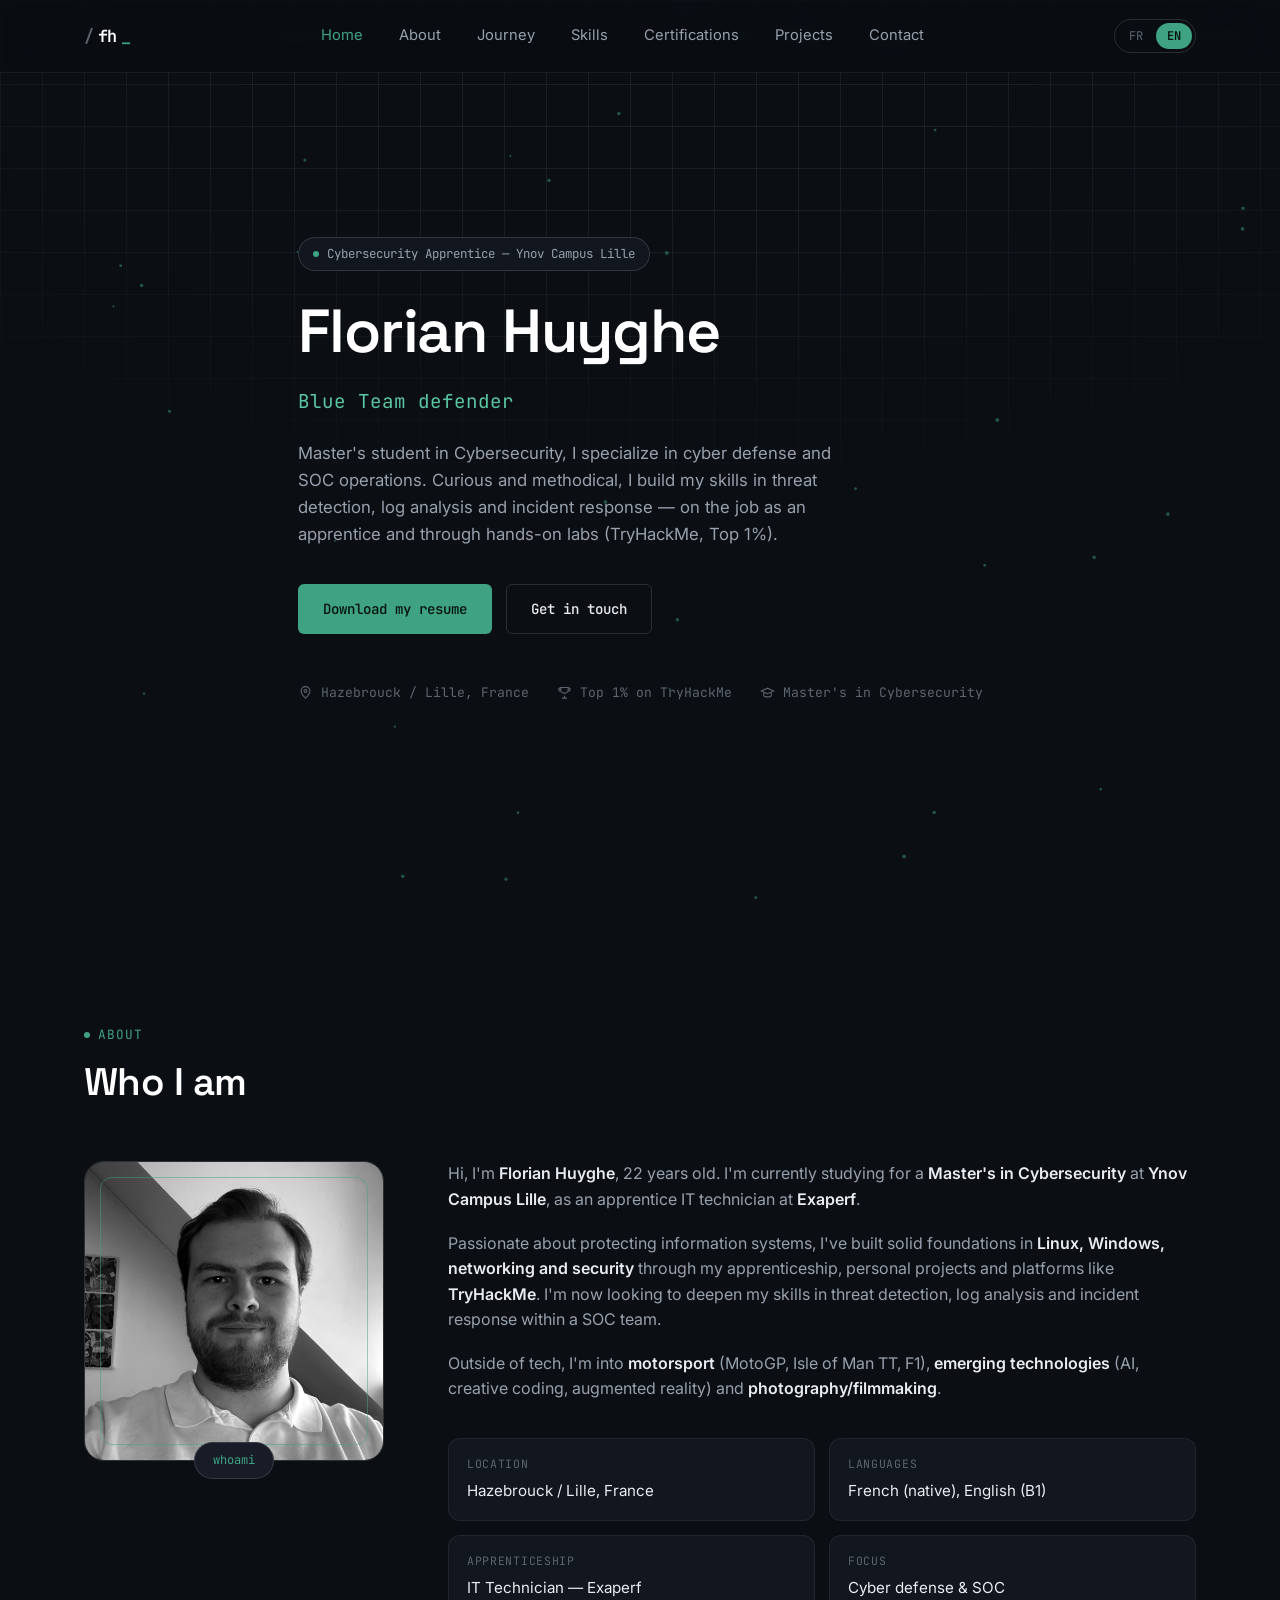
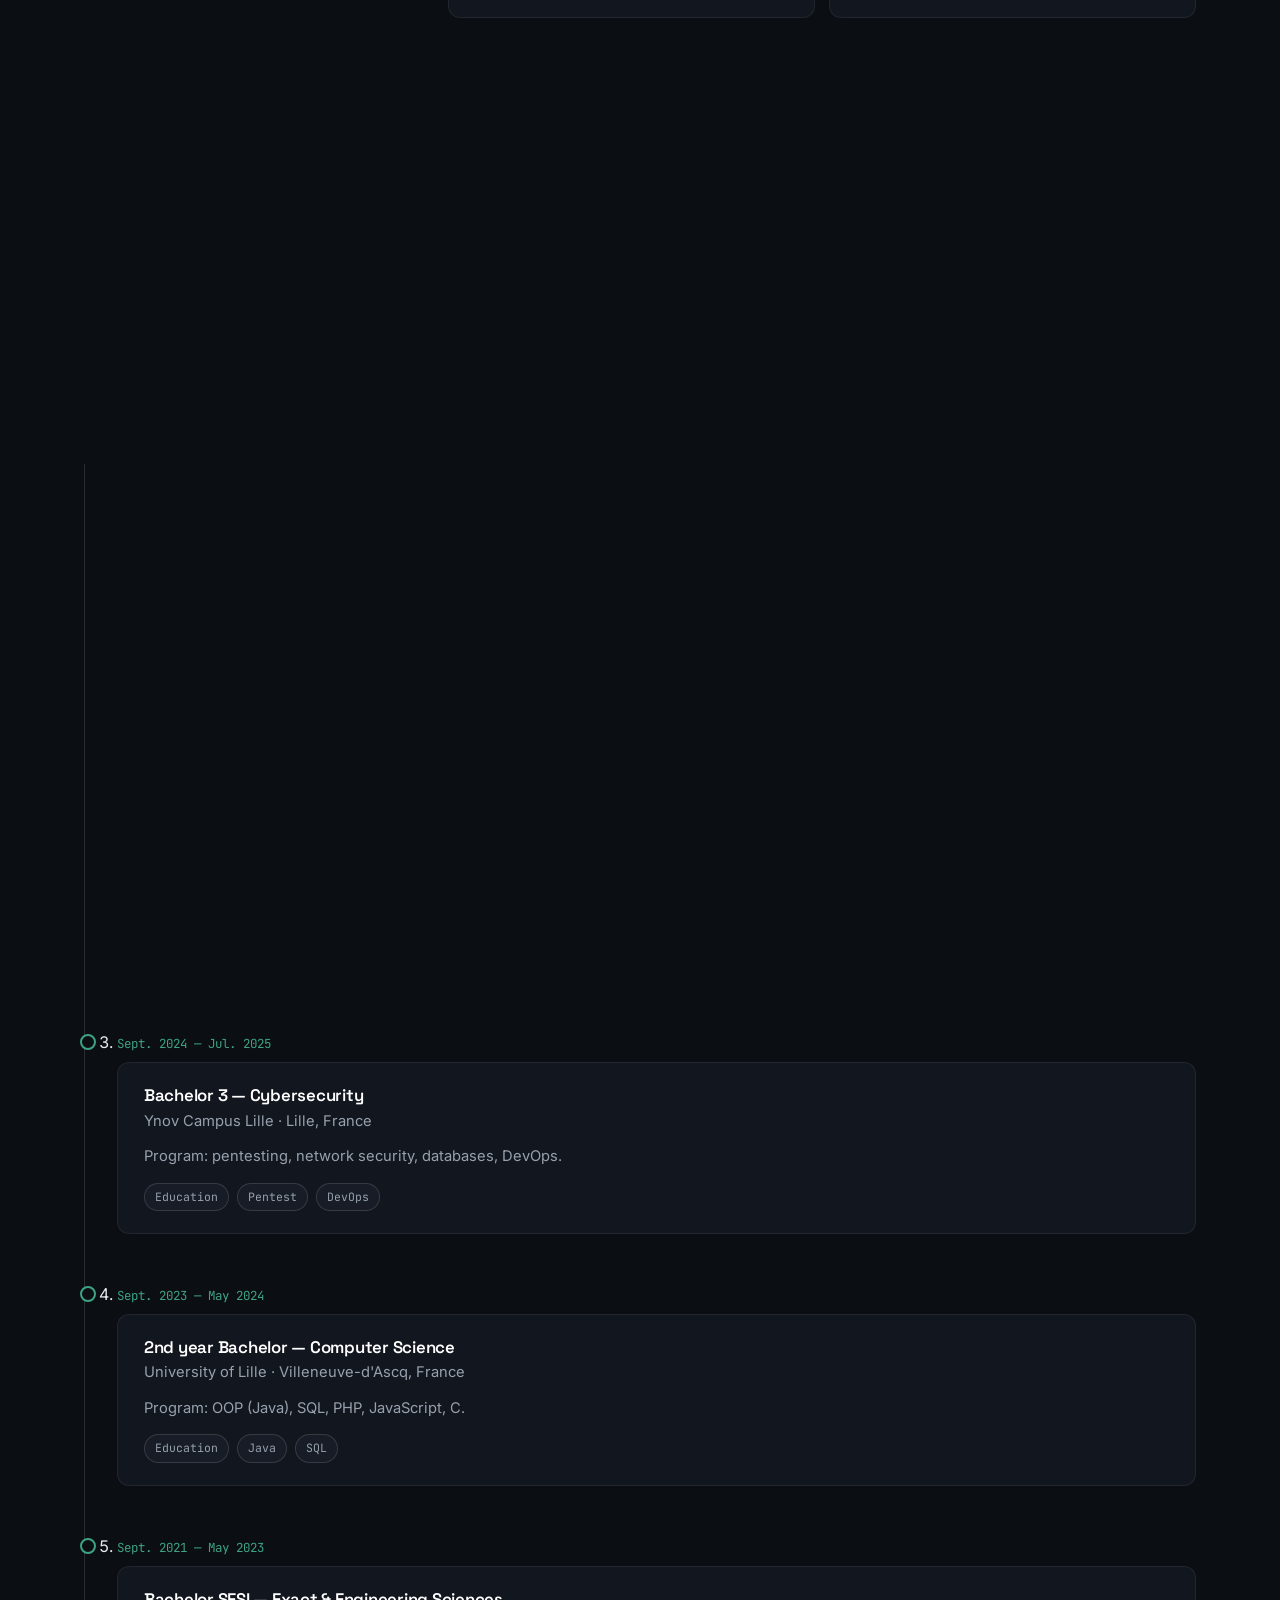
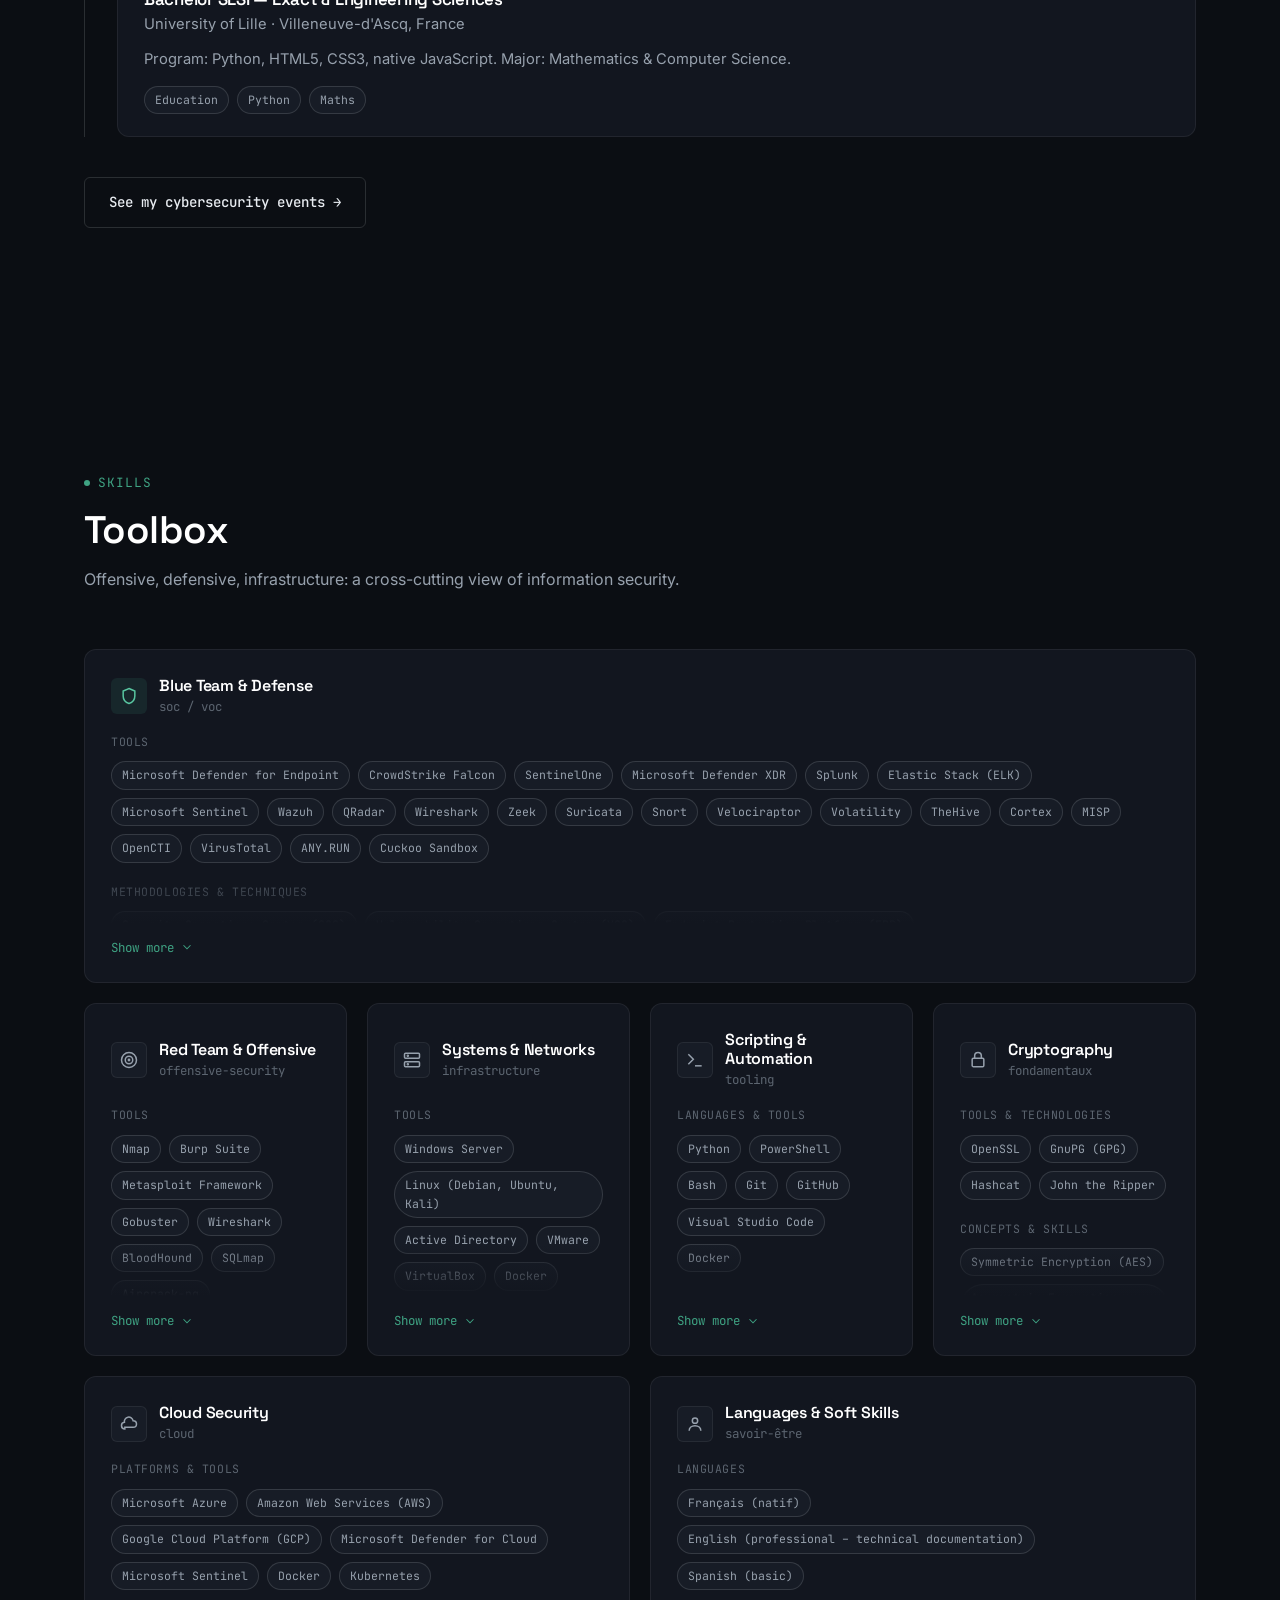
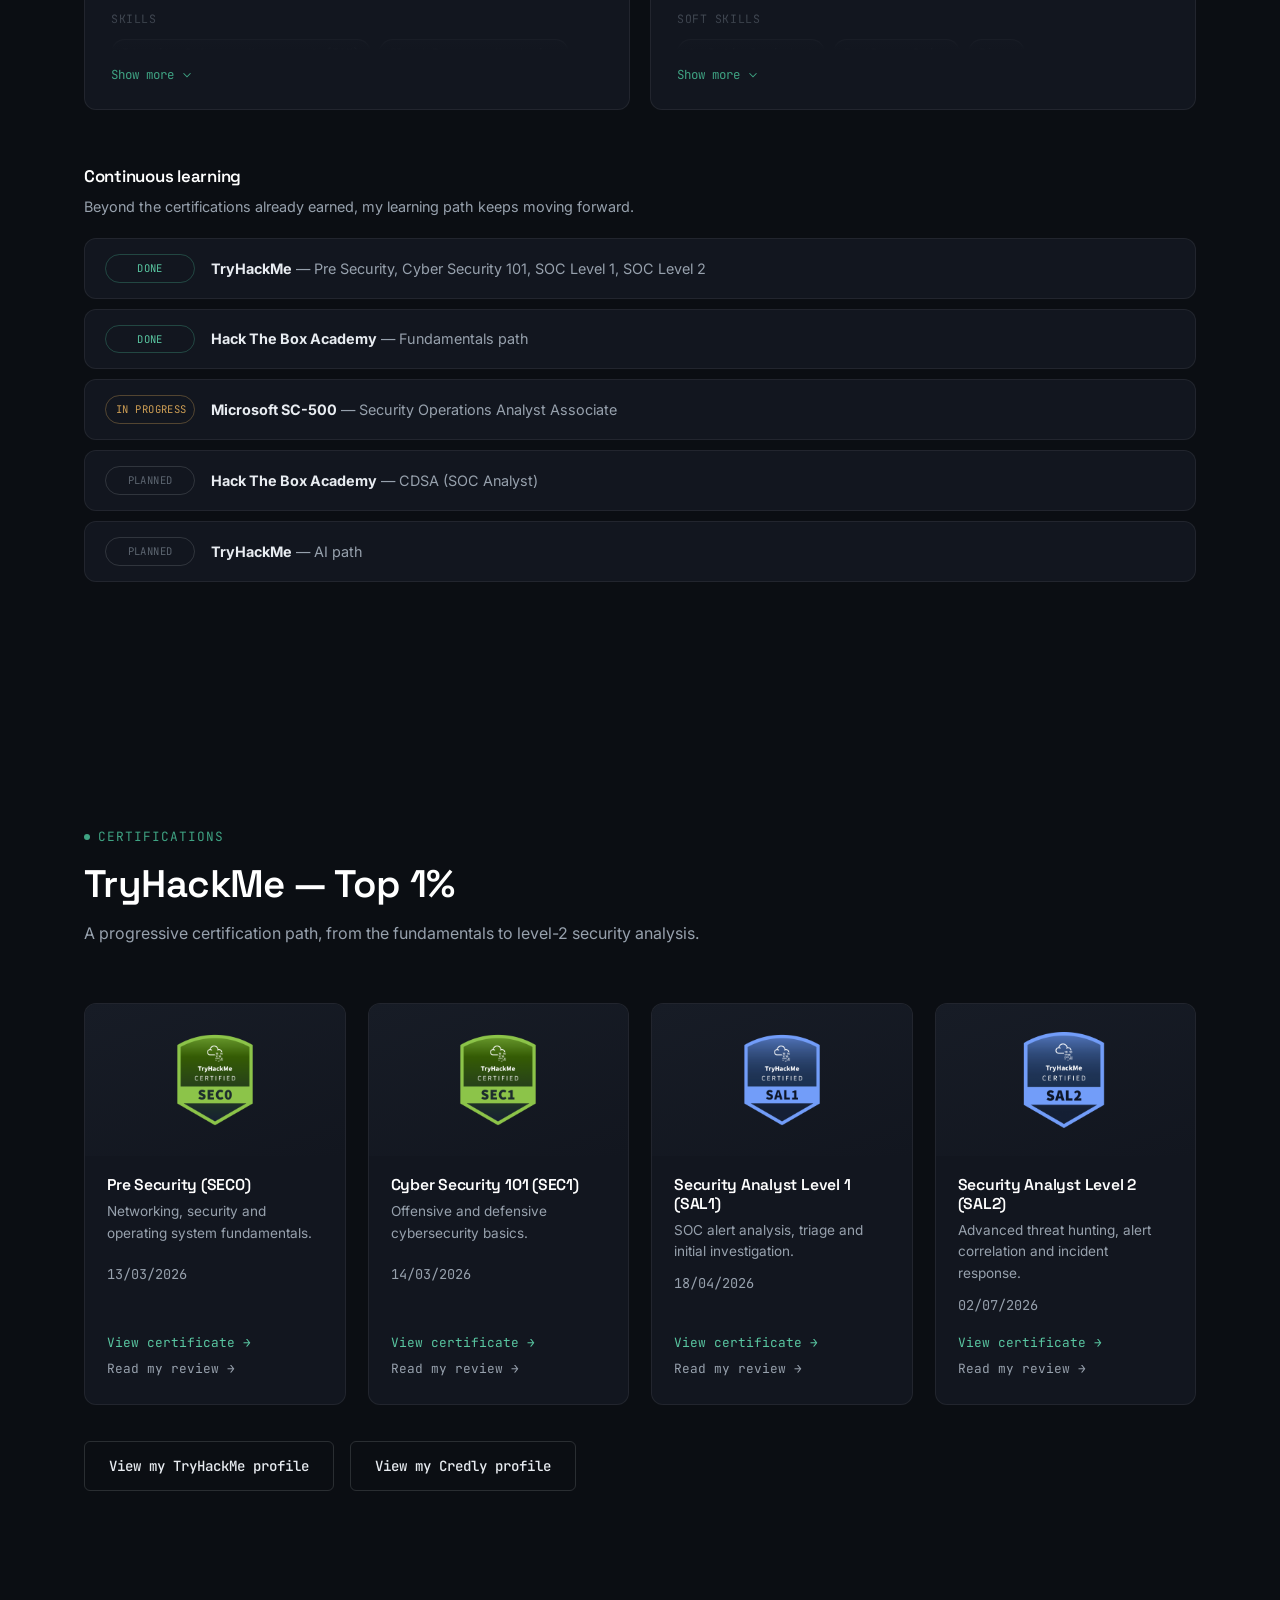
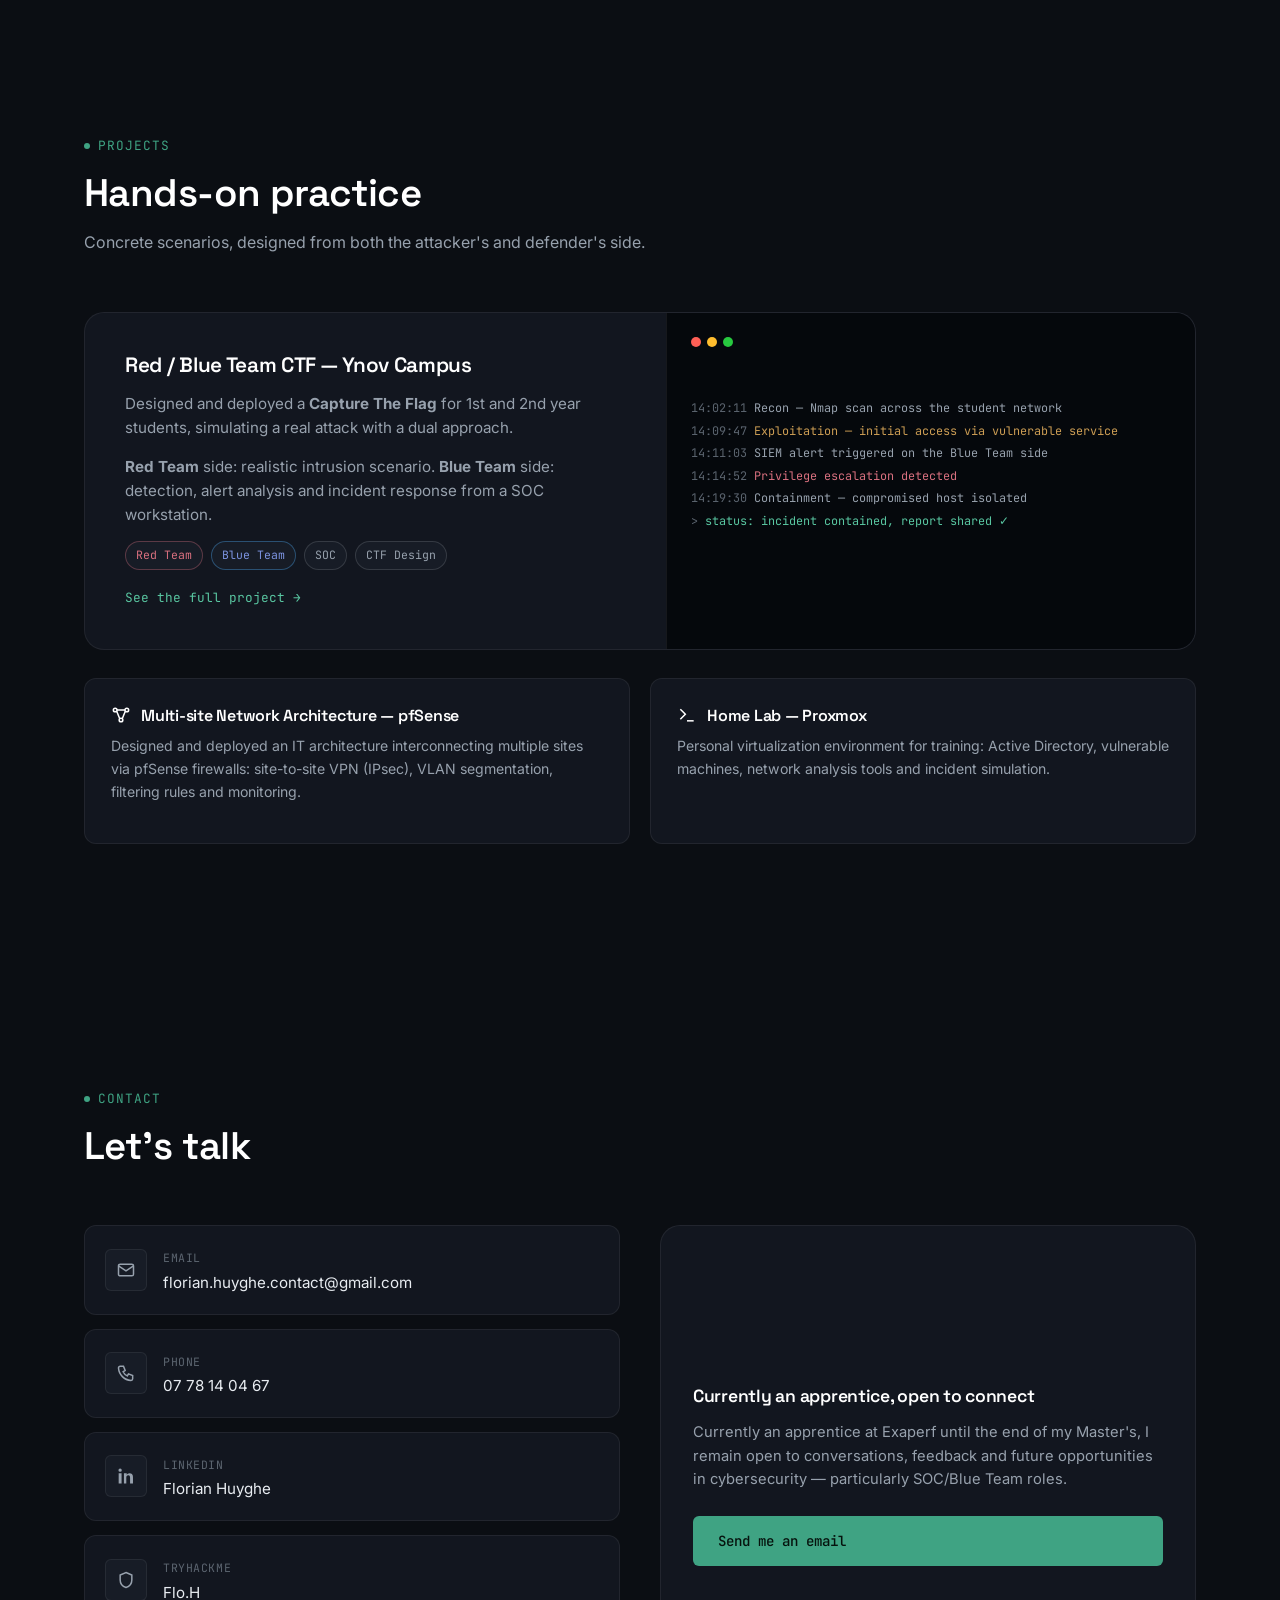
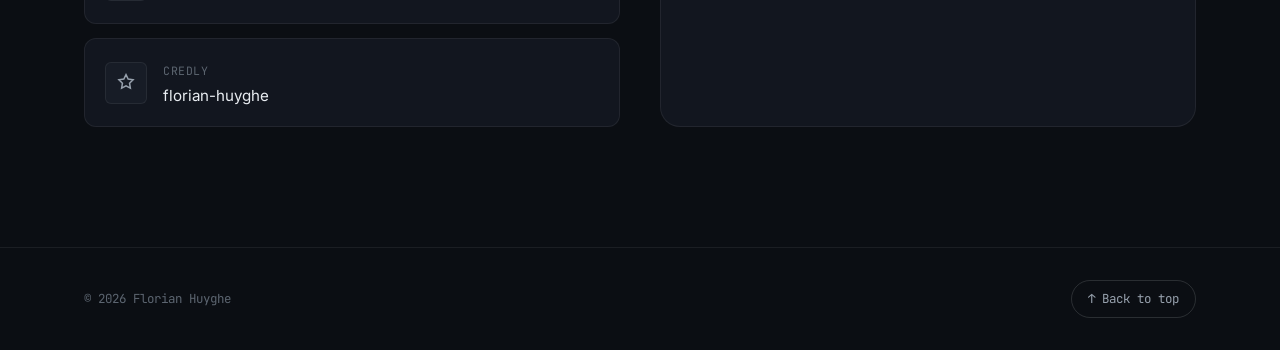
==== commit 18590e06: "Fix unreadable/broken skill card titles at narrow column widths Entre 760 et 1160px, les 4 cartes de" ====
--- a/index.html
+++ b/index.html
@@ -13,7 +13,7 @@
 <link rel="preconnect" href="https://fonts.gstatic.com" crossorigin>
 <link href="https://fonts.googleapis.com/css2?family=Inter:wght@400;500;600;700&family=Space+Grotesk:wght@500;600;700&family=JetBrains+Mono:wght@400;500;600;700&display=swap" rel="stylesheet">
 
-<link href="assets/css/style.css?v=6" rel="stylesheet">
+<link href="assets/css/style.css?v=7" rel="stylesheet">
 
 <title>Florian Huyghe — Portfolio Cybersécurité</title>
 </head>
@@ -814,7 +814,7 @@
   </div>
 </footer>
 
-<script src="assets/js/translations.js?v=6"></script>
-<script src="assets/js/main.js?v=6"></script>
+<script src="assets/js/translations.js?v=7"></script>
+<script src="assets/js/main.js?v=7"></script>
 </body>
 </html>
--- a/assets/css/style.css
+++ b/assets/css/style.css
@@ -639,6 +639,12 @@
 .skill-card h3 { color: #fff; font-size: 1rem; overflow-wrap: break-word; word-break: break-word; }
 .skill-card-sub { font-size: 0.78rem; color: var(--text-faint); margin-top: 2px; font-family: var(--font-mono); }
 
+@media (min-width: 760px) and (max-width: 1160px) {
+  .skill-card-head { flex-direction: column; align-items: flex-start; gap: 8px; }
+  .skill-card h3 { font-size: 0.85rem; }
+  .skill-card-sub { font-size: 0.68rem; }
+}
+
 .skill-tags {
   display: flex;
   flex-wrap: wrap;
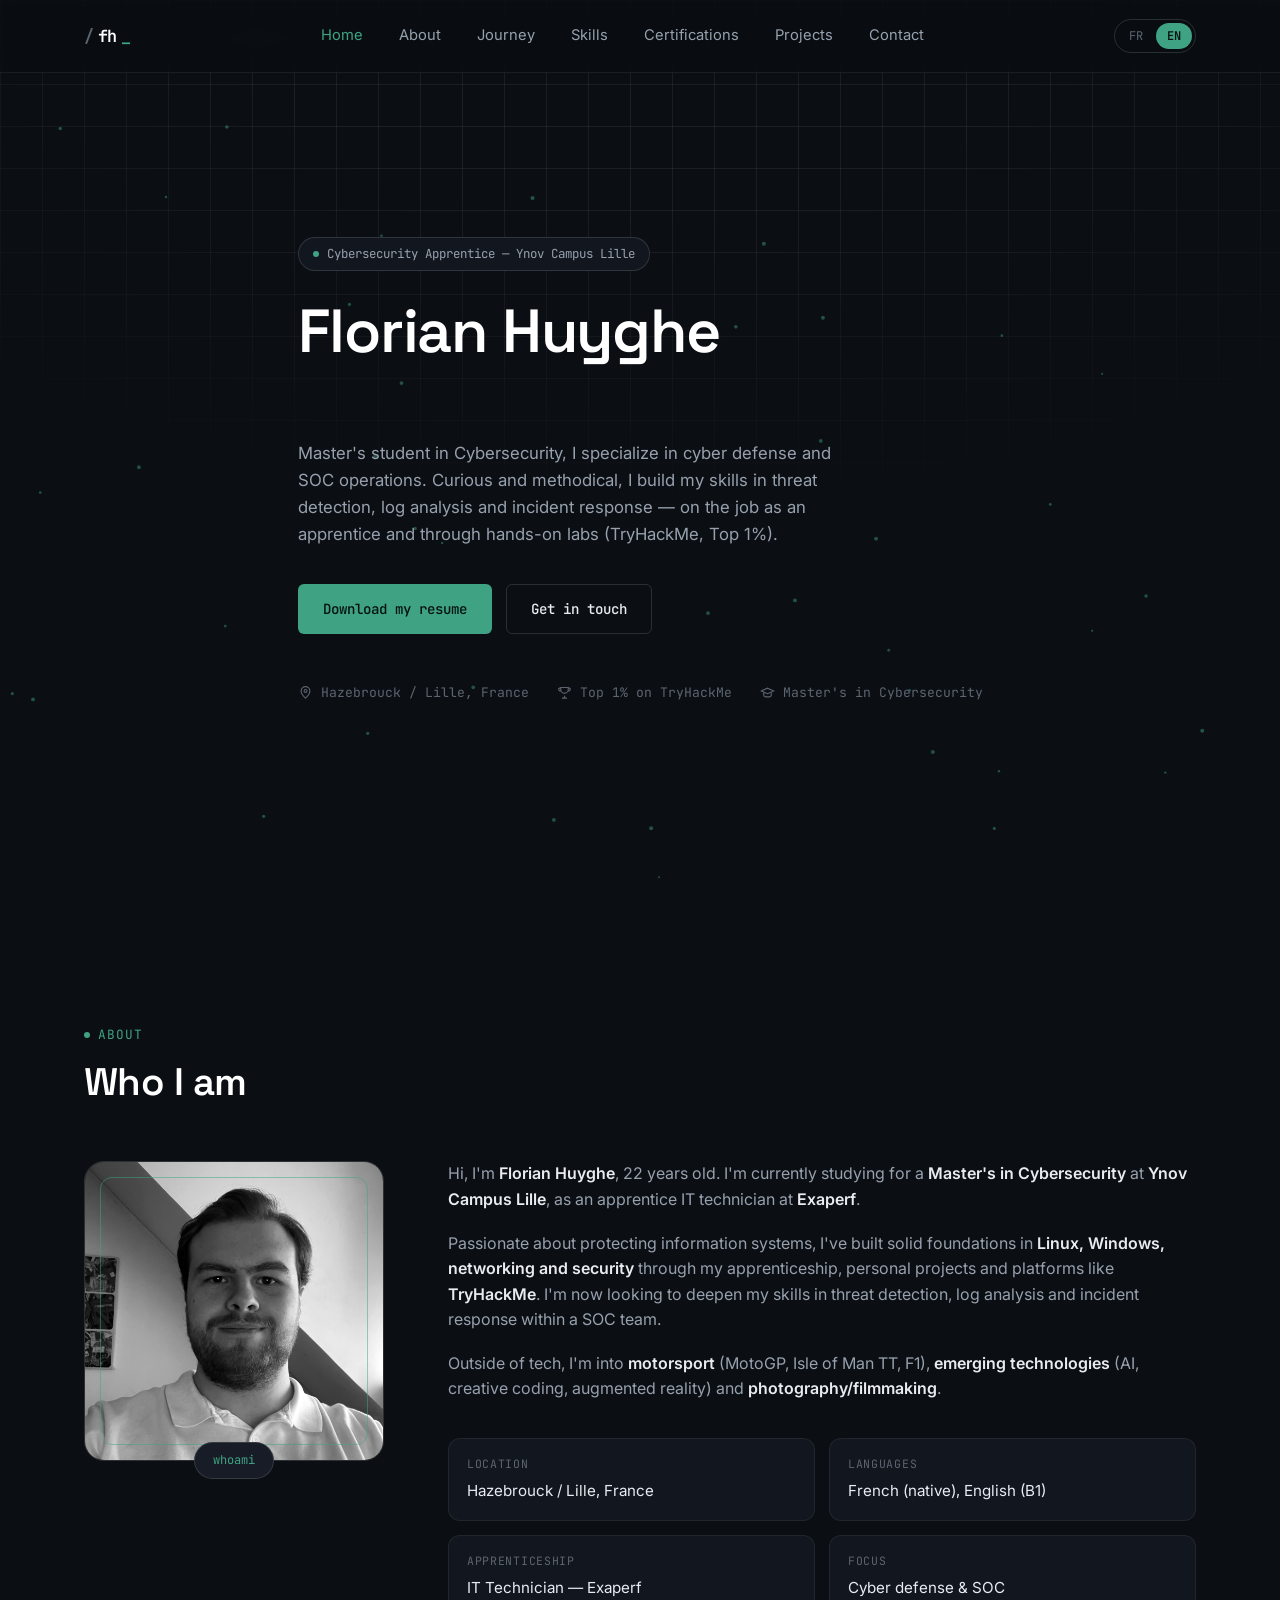
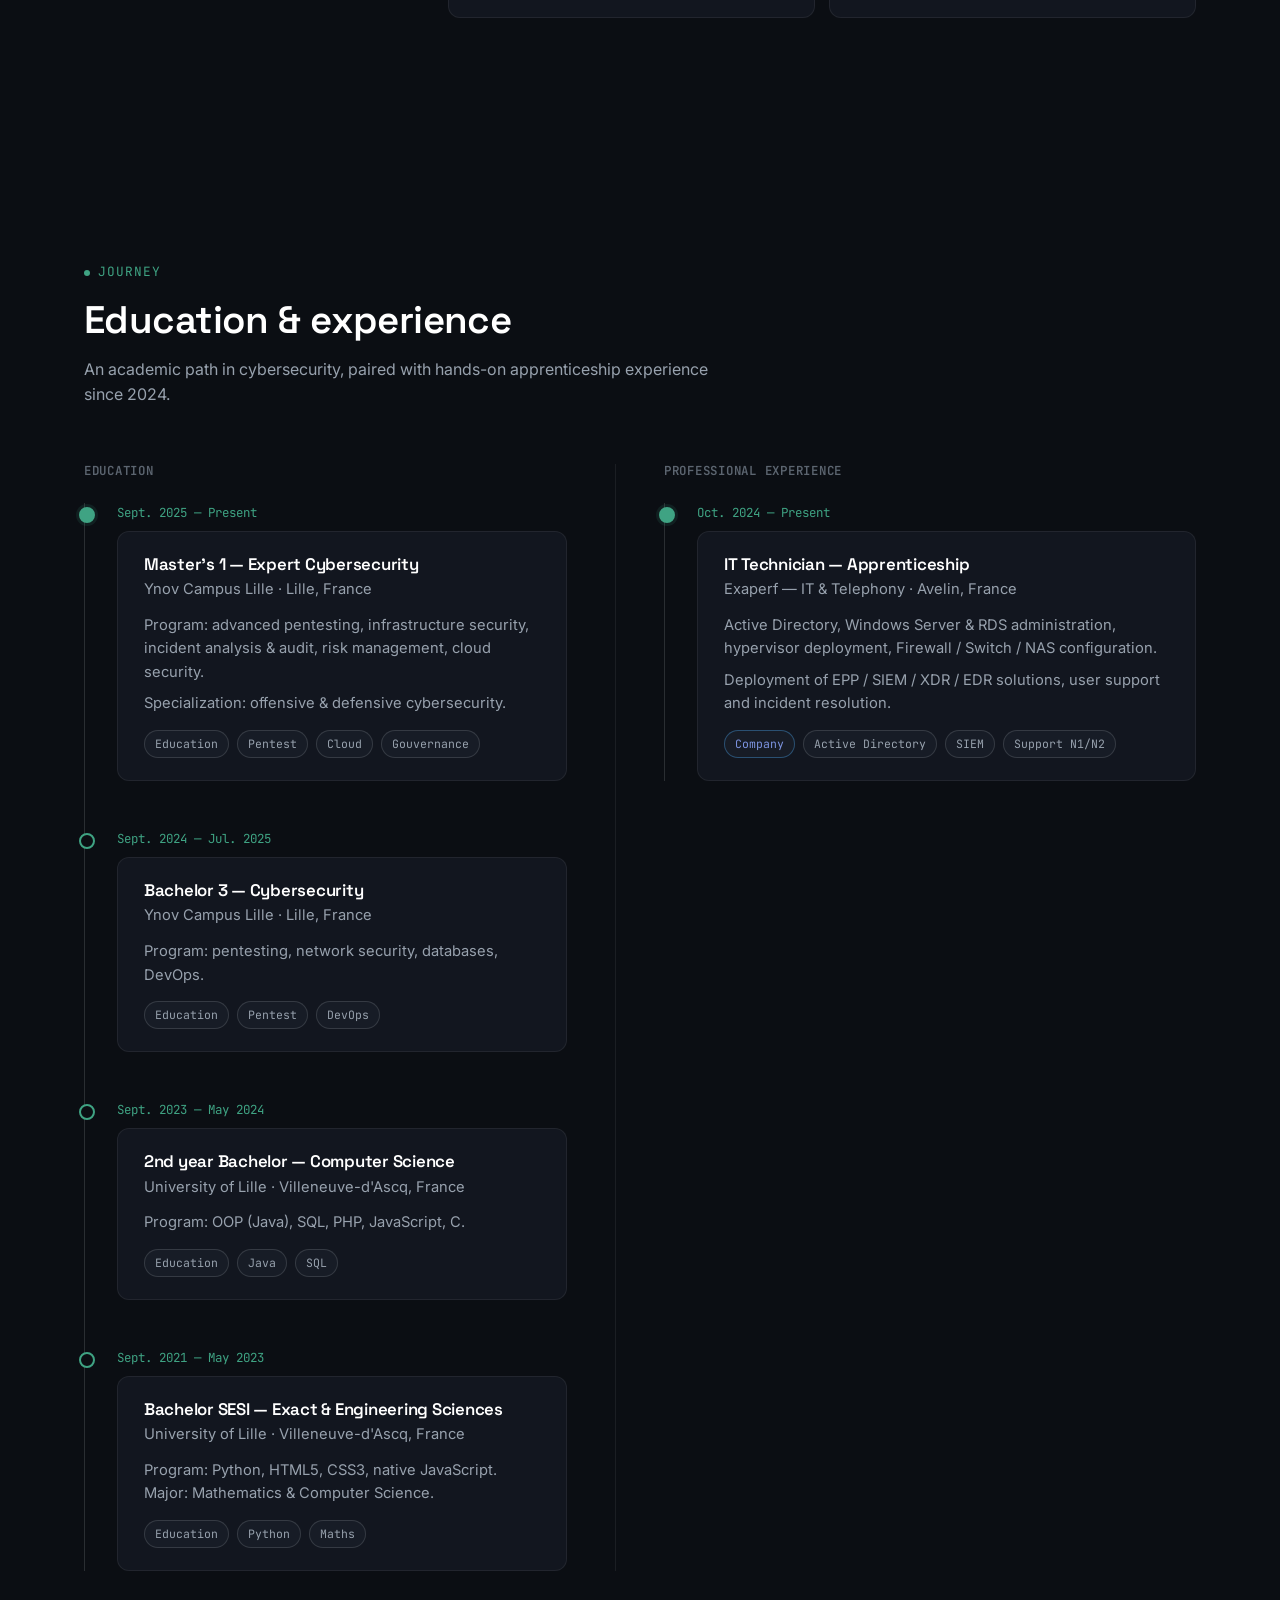
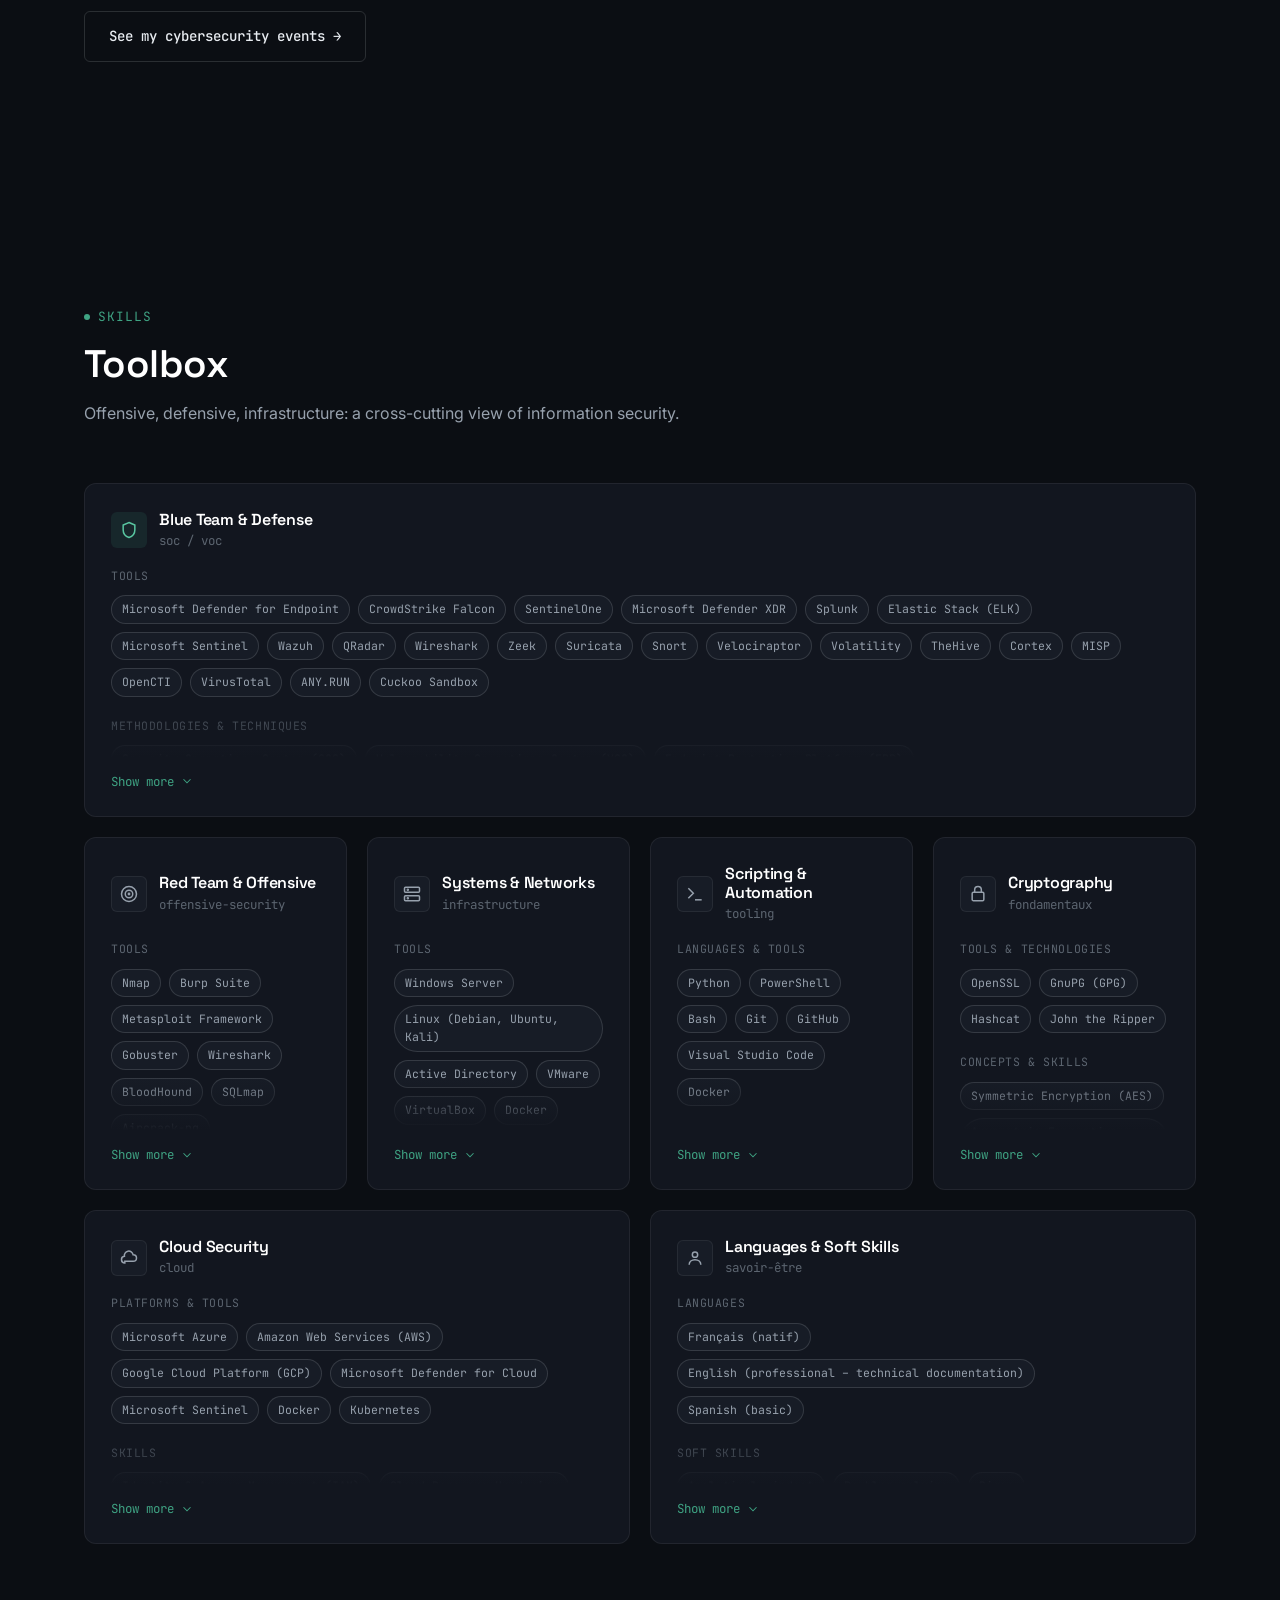
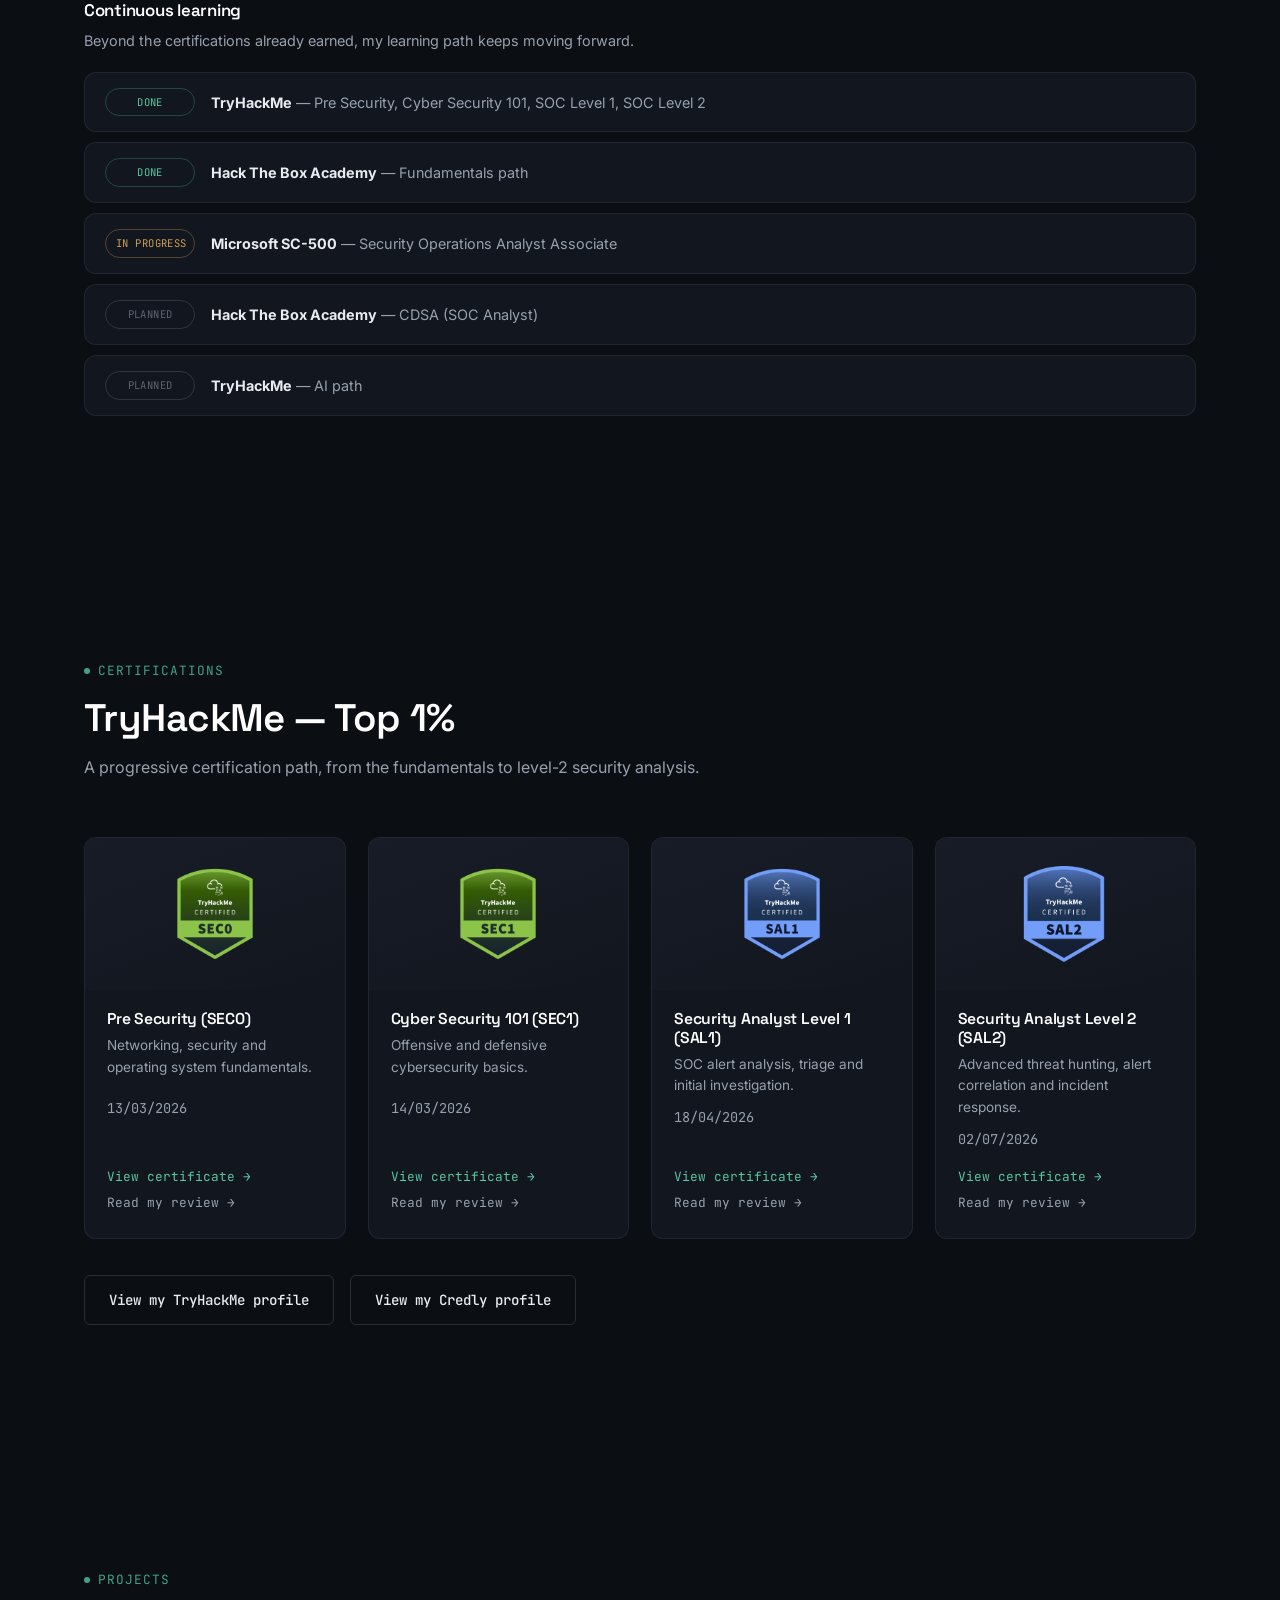
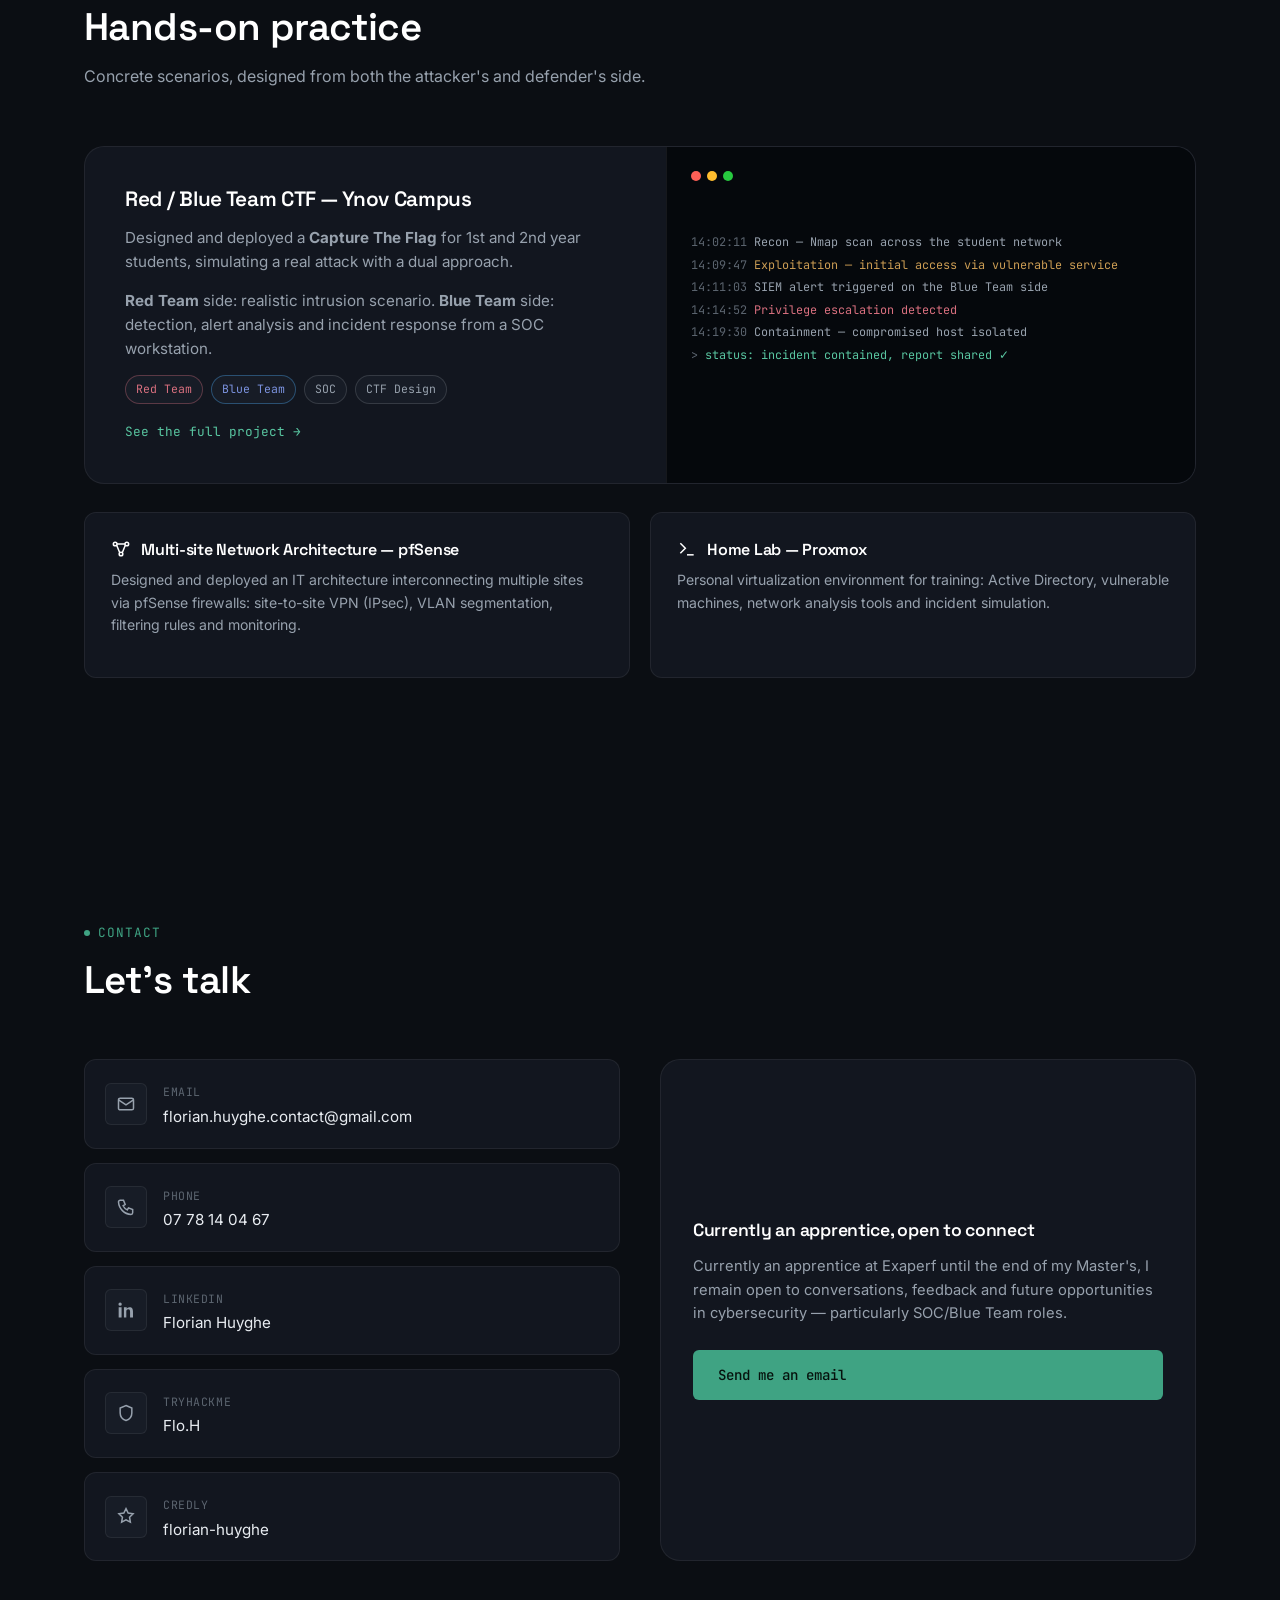
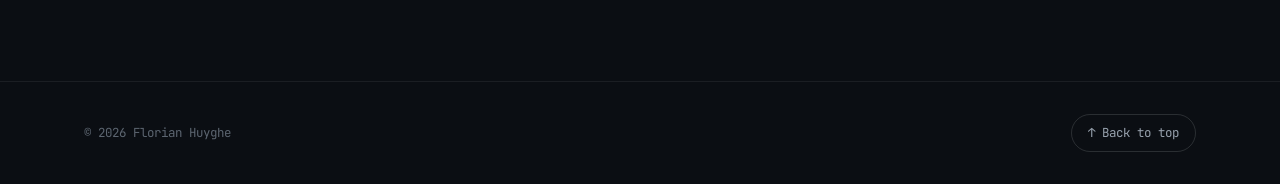
==== commit 519fce4c: "Split timeline into Education / Professional experience columns La section Parcours affichait format" ====
--- a/index.html
+++ b/index.html
@@ -13,7 +13,7 @@
 <link rel="preconnect" href="https://fonts.gstatic.com" crossorigin>
 <link href="https://fonts.googleapis.com/css2?family=Inter:wght@400;500;600;700&family=Space+Grotesk:wght@500;600;700&family=JetBrains+Mono:wght@400;500;600;700&display=swap" rel="stylesheet">
 
-<link href="assets/css/style.css?v=7" rel="stylesheet">
+<link href="assets/css/style.css?v=8" rel="stylesheet">
 
 <title>Florian Huyghe — Portfolio Cybersécurité</title>
 </head>
@@ -156,91 +156,101 @@
         <p class="section-sub" data-i18n="timeline.sub">Un parcours académique en cybersécurité, doublé d'une alternance technique depuis 2024.</p>
       </div>
 
-      <ol class="timeline">
-        <li class="timeline-item is-current" data-reveal>
-          <p class="timeline-date">
-            <span data-i18n="timeline.i1.date">Sept. 2025 — Présent</span>
-          </p>
-          <div class="timeline-card">
-            <h3 data-i18n="timeline.i1.title">Mastère 1 Expert Cybersécurité</h3>
-            <p class="timeline-loc" data-i18n="timeline.i1.loc">Ynov Campus Lille · Lille, France</p>
-            <p data-i18n="timeline.i1.desc1">Programme : pentest avancé, sécurité des infrastructures, audit &amp; analyse d'incidents, gestion des risques, sécurité cloud.</p>
-            <p data-i18n="timeline.i1.desc2">Spécialisation : cybersécurité offensive &amp; défensive.</p>
-            <div class="timeline-tags">
-              <span class="tag" data-i18n="timeline.tagFormation">Formation</span>
-              <span class="tag">Pentest</span>
-              <span class="tag">Cloud</span>
-              <span class="tag">Gouvernance</span>
-            </div>
-          </div>
-        </li>
-
-        <li class="timeline-item is-current" data-reveal>
-          <p class="timeline-date">
-            <span data-i18n="timeline.i2.date">Oct. 2024 — Présent</span>
-          </p>
-          <div class="timeline-card">
-            <h3 data-i18n="timeline.i2.title">Technicien Informatique — Alternance</h3>
-            <p class="timeline-loc" data-i18n="timeline.i2.loc">Exaperf — Informatique &amp; Téléphonie · Avelin, France</p>
-            <p data-i18n="timeline.i2.desc1">Administration Active Directory, Windows Server &amp; RDS, déploiement d'hyperviseurs, configuration Firewall / Switch / NAS.</p>
-            <p data-i18n="timeline.i2.desc2">Mise en place de solutions EPP / SIEM / XDR / EDR, support et résolution d'incidents utilisateurs.</p>
-            <div class="timeline-tags">
-              <span class="tag tag-alt" data-i18n="timeline.tagEntreprise">Entreprise</span>
-              <span class="tag">Active Directory</span>
-              <span class="tag">SIEM</span>
-              <span class="tag">Support N1/N2</span>
-            </div>
-          </div>
-        </li>
-
-        <li class="timeline-item" data-reveal>
-          <p class="timeline-date">
-            <span data-i18n="timeline.i3.date">Sept. 2024 — Juil. 2025</span>
-          </p>
-          <div class="timeline-card">
-            <h3 data-i18n="timeline.i3.title">Bachelor 3 Cybersécurité</h3>
-            <p class="timeline-loc" data-i18n="timeline.i3.loc">Ynov Campus Lille · Lille, France</p>
-            <p data-i18n="timeline.i3.desc1">Programme : pentest, sécurité réseaux, bases de données, DevOps.</p>
-            <div class="timeline-tags">
-              <span class="tag" data-i18n="timeline.tagFormation">Formation</span>
-              <span class="tag">Pentest</span>
-              <span class="tag">DevOps</span>
-            </div>
-          </div>
-        </li>
-
-        <li class="timeline-item" data-reveal>
-          <p class="timeline-date">
-            <span data-i18n="timeline.i4.date">Sept. 2023 — Mai 2024</span>
-          </p>
-          <div class="timeline-card">
-            <h3 data-i18n="timeline.i4.title">Licence 2 Informatique</h3>
-            <p class="timeline-loc" data-i18n="timeline.i4.loc">Université de Lille · Villeneuve-d'Ascq, France</p>
-            <p data-i18n="timeline.i4.desc1">Programme : POO (Java), SQL, PHP, JavaScript, C.</p>
-            <div class="timeline-tags">
-              <span class="tag" data-i18n="timeline.tagFormation">Formation</span>
-              <span class="tag">Java</span>
-              <span class="tag">SQL</span>
-            </div>
-          </div>
-        </li>
-
-        <li class="timeline-item" data-reveal>
-          <p class="timeline-date">
-            <span data-i18n="timeline.i5.date">Sept. 2021 — Mai 2023</span>
-          </p>
-          <div class="timeline-card">
-            <h3 data-i18n="timeline.i5.title">Licence SESI — Sciences Exactes &amp; de l'Ingénierie</h3>
-            <p class="timeline-loc" data-i18n="timeline.i5.loc">Université de Lille · Villeneuve-d'Ascq, France</p>
-            <p data-i18n="timeline.i5.desc1">Programme : Python, HTML5, CSS3, JavaScript natif. Spécialisation Mathématiques &amp; Informatique.</p>
-            <div class="timeline-tags">
-              <span class="tag" data-i18n="timeline.tagFormation">Formation</span>
-              <span class="tag">Python</span>
-              <span class="tag">Maths</span>
-            </div>
-          </div>
-        </li>
-      </ol>
+      <div class="timeline-columns">
+        <div class="timeline-column">
+          <h3 class="timeline-column-title" data-i18n="timeline.eduLabel">Formation</h3>
+          <ol class="timeline">
+            <li class="timeline-item is-current" data-reveal>
+              <p class="timeline-date">
+                <span data-i18n="timeline.i1.date">Sept. 2025 — Présent</span>
+              </p>
+              <div class="timeline-card">
+                <h3 data-i18n="timeline.i1.title">Mastère 1 Expert Cybersécurité</h3>
+                <p class="timeline-loc" data-i18n="timeline.i1.loc">Ynov Campus Lille · Lille, France</p>
+                <p data-i18n="timeline.i1.desc1">Programme : pentest avancé, sécurité des infrastructures, audit &amp; analyse d'incidents, gestion des risques, sécurité cloud.</p>
+                <p data-i18n="timeline.i1.desc2">Spécialisation : cybersécurité offensive &amp; défensive.</p>
+                <div class="timeline-tags">
+                  <span class="tag" data-i18n="timeline.tagFormation">Formation</span>
+                  <span class="tag">Pentest</span>
+                  <span class="tag">Cloud</span>
+                  <span class="tag">Gouvernance</span>
+                </div>
+              </div>
+            </li>
+
+            <li class="timeline-item" data-reveal>
+              <p class="timeline-date">
+                <span data-i18n="timeline.i3.date">Sept. 2024 — Juil. 2025</span>
+              </p>
+              <div class="timeline-card">
+                <h3 data-i18n="timeline.i3.title">Bachelor 3 Cybersécurité</h3>
+                <p class="timeline-loc" data-i18n="timeline.i3.loc">Ynov Campus Lille · Lille, France</p>
+                <p data-i18n="timeline.i3.desc1">Programme : pentest, sécurité réseaux, bases de données, DevOps.</p>
+                <div class="timeline-tags">
+                  <span class="tag" data-i18n="timeline.tagFormation">Formation</span>
+                  <span class="tag">Pentest</span>
+                  <span class="tag">DevOps</span>
+                </div>
+              </div>
+            </li>
+
+            <li class="timeline-item" data-reveal>
+              <p class="timeline-date">
+                <span data-i18n="timeline.i4.date">Sept. 2023 — Mai 2024</span>
+              </p>
+              <div class="timeline-card">
+                <h3 data-i18n="timeline.i4.title">Licence 2 Informatique</h3>
+                <p class="timeline-loc" data-i18n="timeline.i4.loc">Université de Lille · Villeneuve-d'Ascq, France</p>
+                <p data-i18n="timeline.i4.desc1">Programme : POO (Java), SQL, PHP, JavaScript, C.</p>
+                <div class="timeline-tags">
+                  <span class="tag" data-i18n="timeline.tagFormation">Formation</span>
+                  <span class="tag">Java</span>
+                  <span class="tag">SQL</span>
+                </div>
+              </div>
+            </li>
+
+            <li class="timeline-item" data-reveal>
+              <p class="timeline-date">
+                <span data-i18n="timeline.i5.date">Sept. 2021 — Mai 2023</span>
+              </p>
+              <div class="timeline-card">
+                <h3 data-i18n="timeline.i5.title">Licence SESI — Sciences Exactes &amp; de l'Ingénierie</h3>
+                <p class="timeline-loc" data-i18n="timeline.i5.loc">Université de Lille · Villeneuve-d'Ascq, France</p>
+                <p data-i18n="timeline.i5.desc1">Programme : Python, HTML5, CSS3, JavaScript natif. Spécialisation Mathématiques &amp; Informatique.</p>
+                <div class="timeline-tags">
+                  <span class="tag" data-i18n="timeline.tagFormation">Formation</span>
+                  <span class="tag">Python</span>
+                  <span class="tag">Maths</span>
+                </div>
+              </div>
+            </li>
+          </ol>
+        </div>
+
+        <div class="timeline-column">
+          <h3 class="timeline-column-title" data-i18n="timeline.proLabel">Expérience professionnelle</h3>
+          <ol class="timeline">
+            <li class="timeline-item is-current" data-reveal>
+              <p class="timeline-date">
+                <span data-i18n="timeline.i2.date">Oct. 2024 — Présent</span>
+              </p>
+              <div class="timeline-card">
+                <h3 data-i18n="timeline.i2.title">Technicien Informatique — Alternance</h3>
+                <p class="timeline-loc" data-i18n="timeline.i2.loc">Exaperf — Informatique &amp; Téléphonie · Avelin, France</p>
+                <p data-i18n="timeline.i2.desc1">Administration Active Directory, Windows Server &amp; RDS, déploiement d'hyperviseurs, configuration Firewall / Switch / NAS.</p>
+                <p data-i18n="timeline.i2.desc2">Mise en place de solutions EPP / SIEM / XDR / EDR, support et résolution d'incidents utilisateurs.</p>
+                <div class="timeline-tags">
+                  <span class="tag tag-alt" data-i18n="timeline.tagEntreprise">Entreprise</span>
+                  <span class="tag">Active Directory</span>
+                  <span class="tag">SIEM</span>
+                  <span class="tag">Support N1/N2</span>
+                </div>
+              </div>
+            </li>
+          </ol>
+        </div>
+      </div>
 
       <div style="margin-top: 40px;" data-reveal>
         <a class="btn btn-ghost" href="event.html" data-i18n="timeline.eventsCta">Voir mes salons &amp; événements cyber →</a>
@@ -814,7 +824,7 @@
   </div>
 </footer>
 
-<script src="assets/js/translations.js?v=7"></script>
-<script src="assets/js/main.js?v=7"></script>
+<script src="assets/js/translations.js?v=8"></script>
+<script src="assets/js/main.js?v=8"></script>
 </body>
 </html>
--- a/assets/css/style.css
+++ b/assets/css/style.css
@@ -510,7 +510,33 @@
    Timeline (Parcours)
    ========================================================================== */
 
+.timeline-columns {
+  display: grid;
+  grid-template-columns: 1fr 1fr;
+  gap: 48px;
+}
+.timeline-column:first-child {
+  border-right: 1px solid var(--border);
+  padding-right: 48px;
+}
+
+.timeline-column-title {
+  font-family: var(--font-mono);
+  font-size: 0.78rem;
+  text-transform: uppercase;
+  letter-spacing: 0.06em;
+  color: var(--text-faint);
+  margin-bottom: 24px;
+}
+
+@media (max-width: 860px) {
+  .timeline-columns { grid-template-columns: 1fr; gap: 40px; }
+  .timeline-column:first-child { border-right: none; padding-right: 0; border-bottom: 1px solid var(--border); padding-bottom: 40px; }
+}
+
 .timeline {
+  list-style: none;
+  margin: 0;
   position: relative;
   padding-left: 32px;
   border-left: 1px solid var(--border-strong);
@@ -525,7 +551,7 @@
 .timeline-item::before {
   content: '';
   position: absolute;
-  left: -37px;
+  left: -38px;
   top: 4px;
   width: 12px; height: 12px;
   border-radius: 50%;
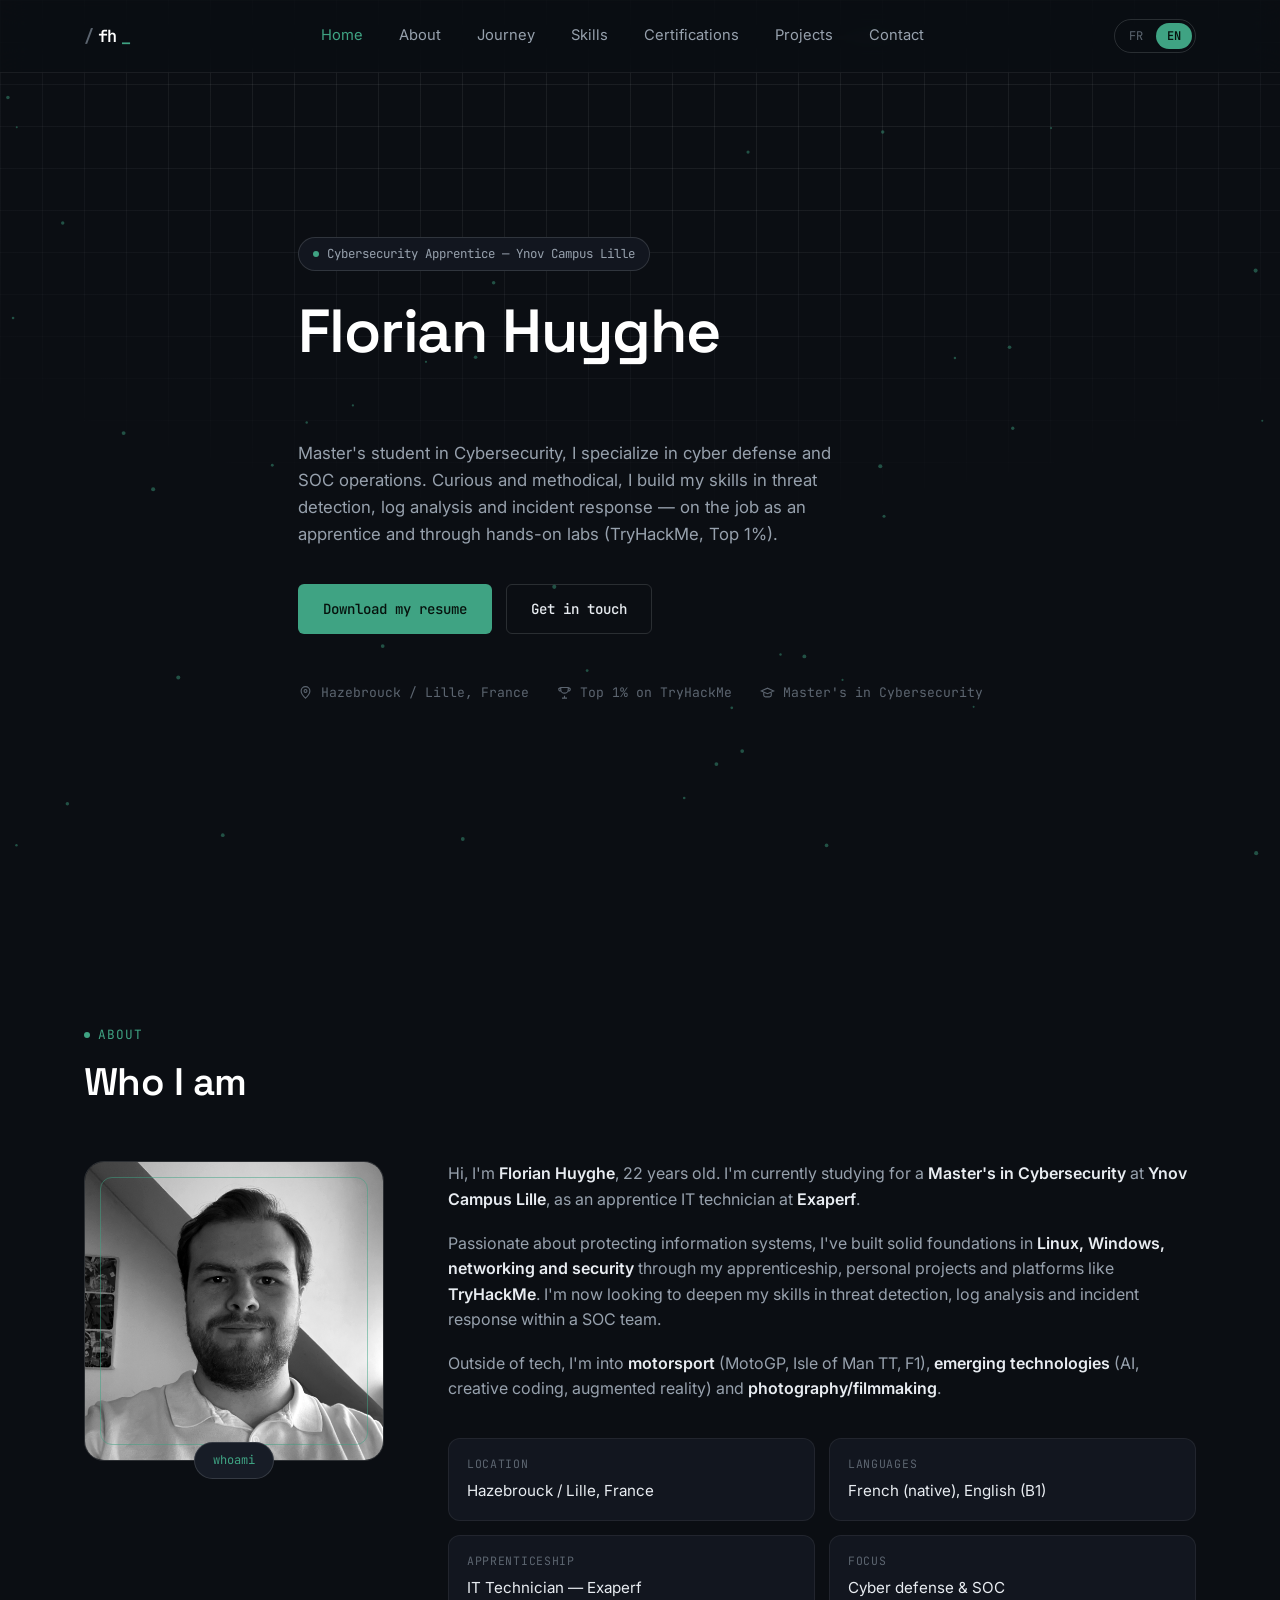
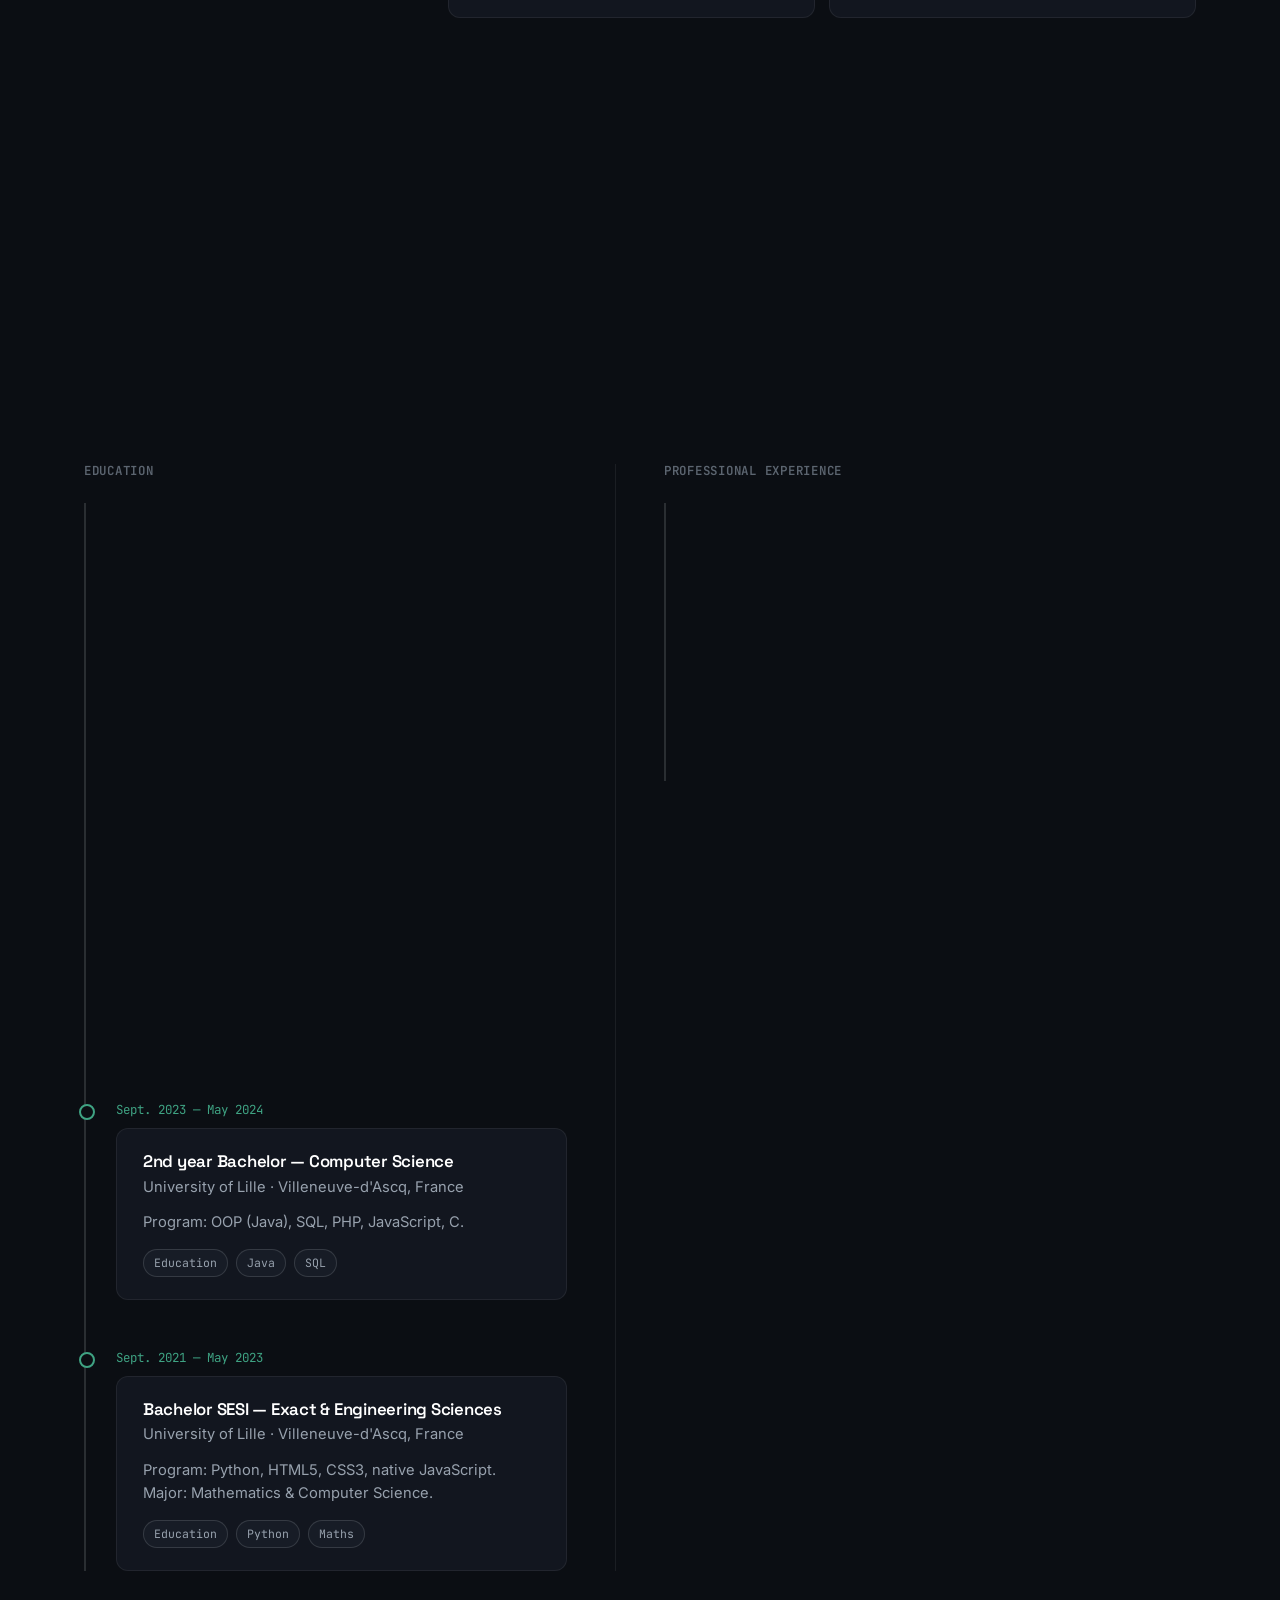
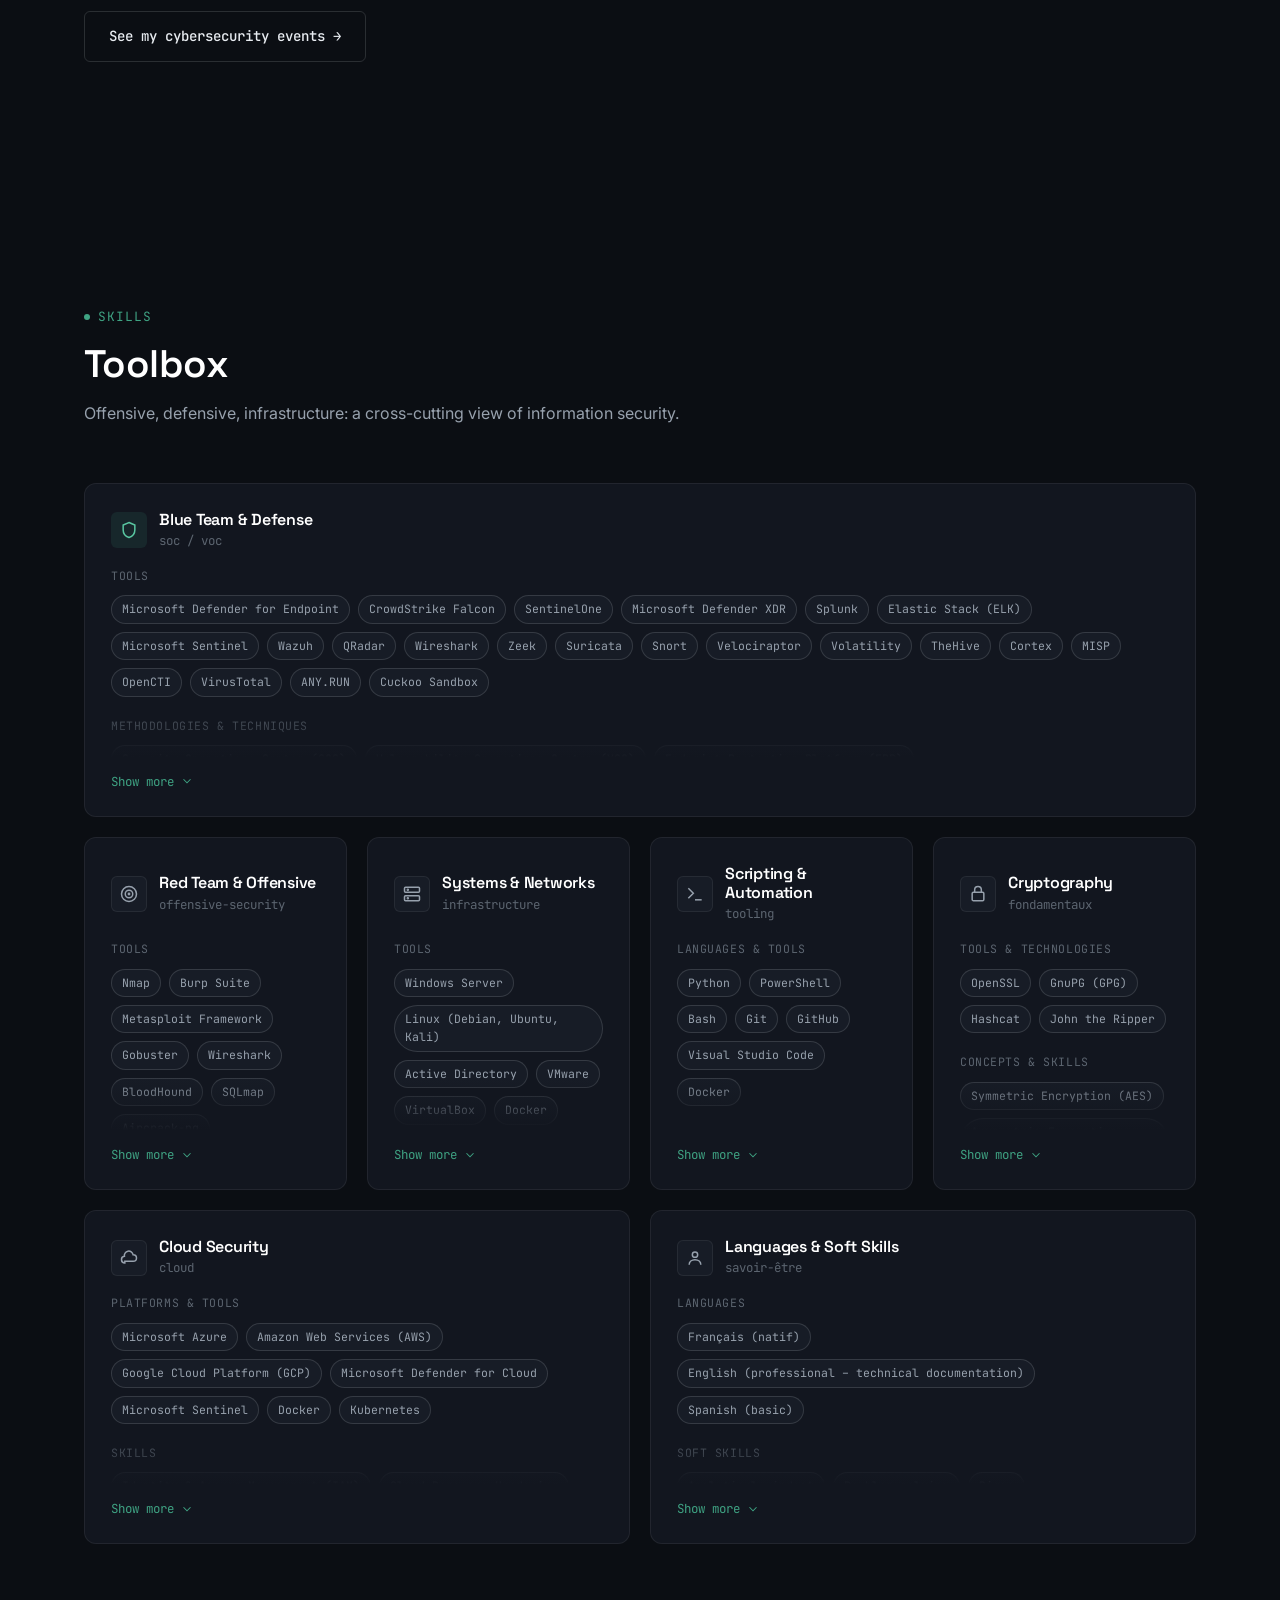
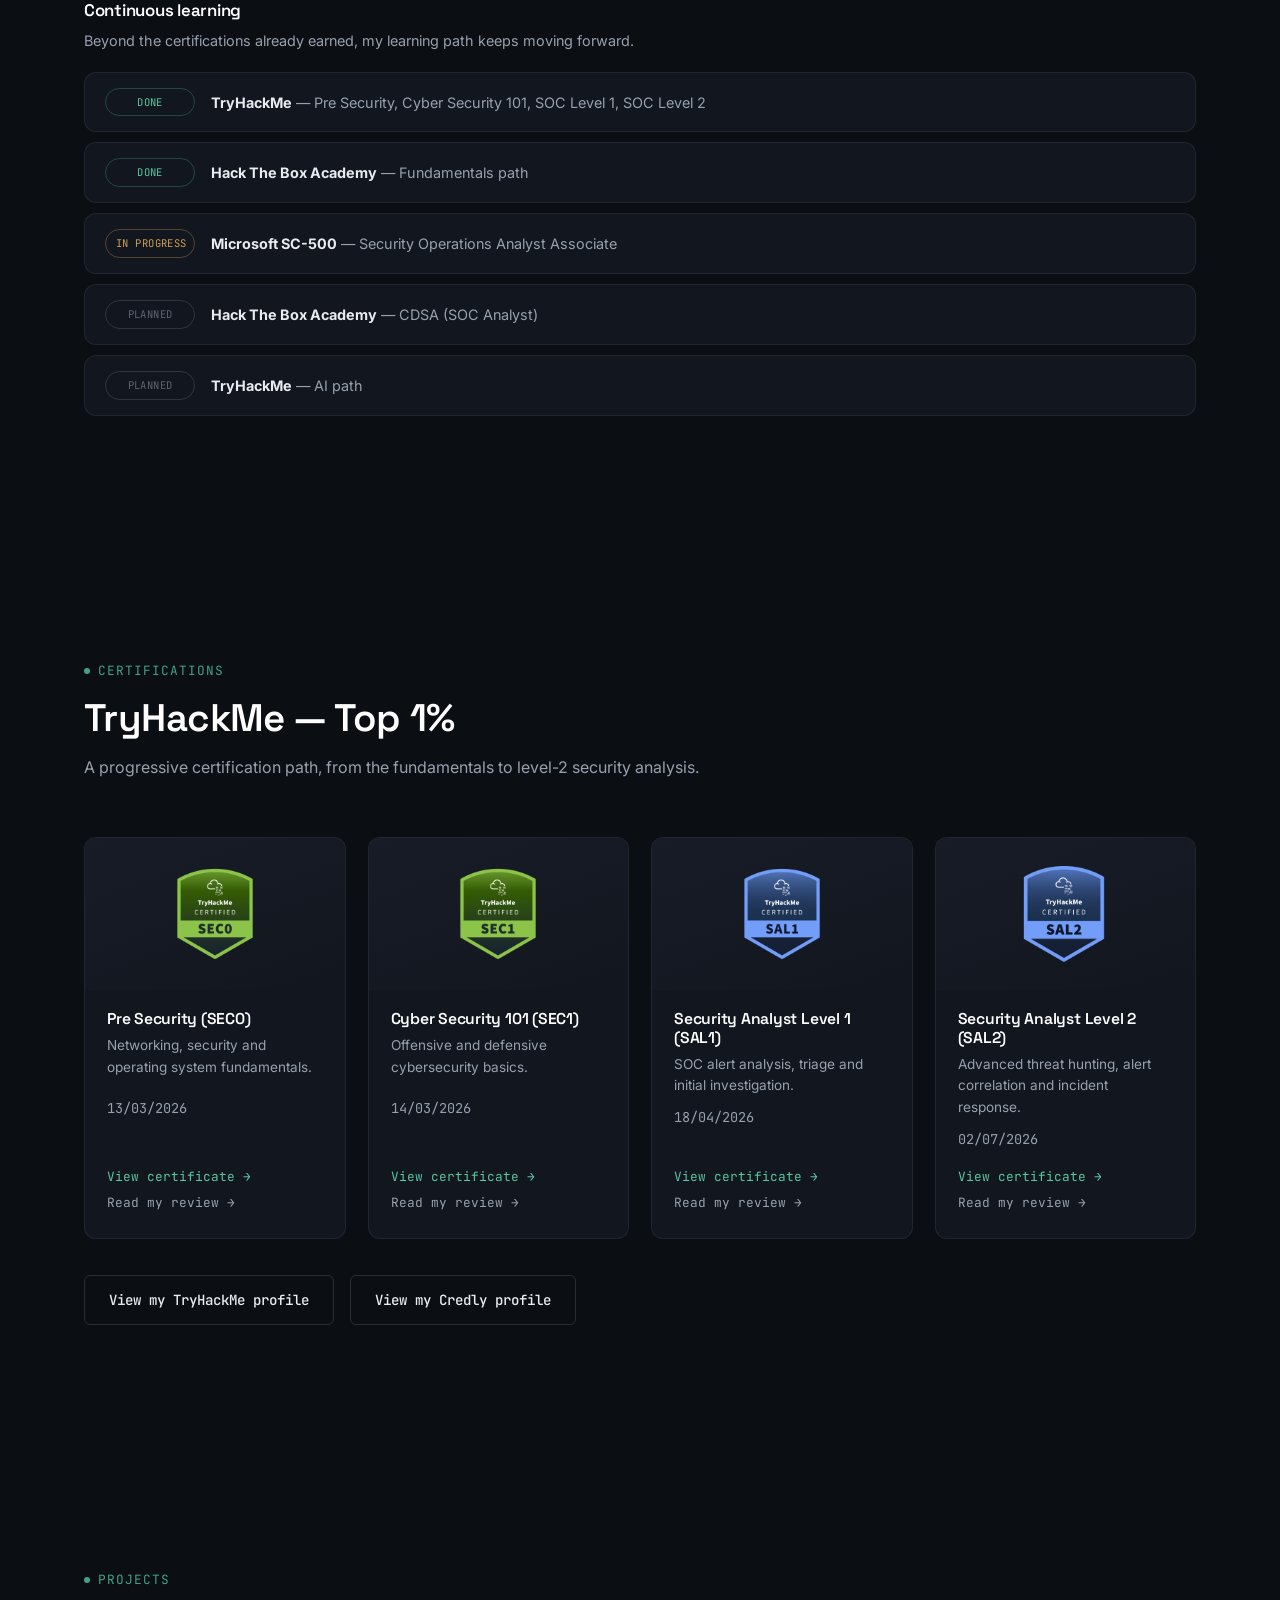
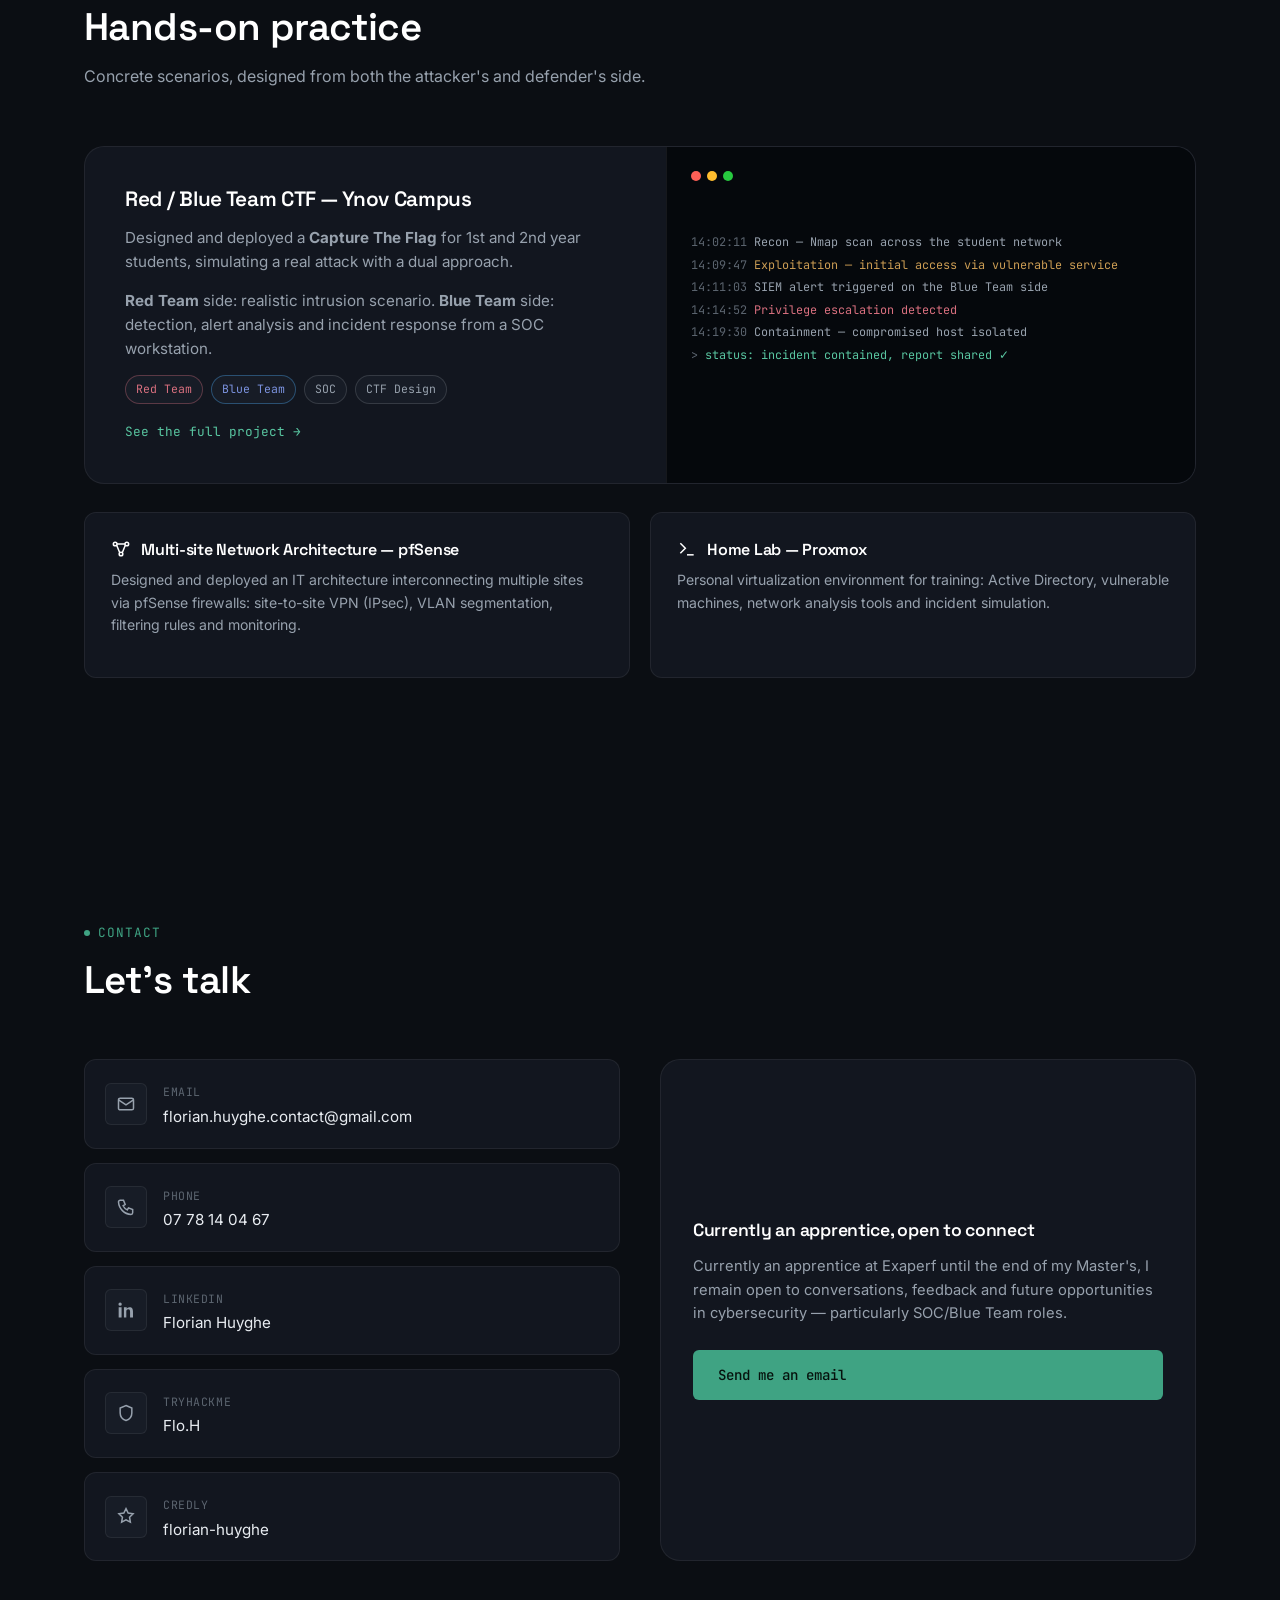
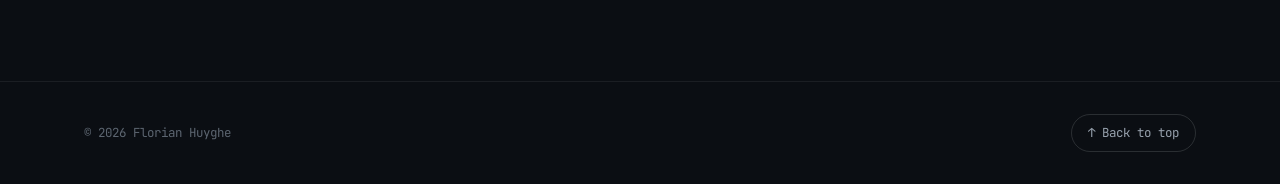
==== commit 10ad2e4e: "Rebuild timeline line/dot centering with an explicit rail element Le border-left utilise pour la lig" ====
--- a/index.html
+++ b/index.html
@@ -13,7 +13,7 @@
 <link rel="preconnect" href="https://fonts.gstatic.com" crossorigin>
 <link href="https://fonts.googleapis.com/css2?family=Inter:wght@400;500;600;700&family=Space+Grotesk:wght@500;600;700&family=JetBrains+Mono:wght@400;500;600;700&display=swap" rel="stylesheet">
 
-<link href="assets/css/style.css?v=8" rel="stylesheet">
+<link href="assets/css/style.css?v=9" rel="stylesheet">
 
 <title>Florian Huyghe — Portfolio Cybersécurité</title>
 </head>
@@ -824,7 +824,7 @@
   </div>
 </footer>
 
-<script src="assets/js/translations.js?v=8"></script>
-<script src="assets/js/main.js?v=8"></script>
+<script src="assets/js/translations.js?v=9"></script>
+<script src="assets/js/main.js?v=9"></script>
 </body>
 </html>
--- a/assets/css/style.css
+++ b/assets/css/style.css
@@ -539,7 +539,15 @@
   margin: 0;
   position: relative;
   padding-left: 32px;
-  border-left: 1px solid var(--border-strong);
+}
+.timeline::before {
+  content: '';
+  position: absolute;
+  left: 0;
+  top: 0;
+  bottom: 0;
+  width: 2px;
+  background: var(--border-strong);
 }
 
 .timeline-item {
@@ -551,12 +559,13 @@
 .timeline-item::before {
   content: '';
   position: absolute;
-  left: -38px;
+  left: -37px;
   top: 4px;
   width: 12px; height: 12px;
   border-radius: 50%;
   background: var(--bg);
   border: 2px solid var(--accent);
+  z-index: 1;
 }
 .timeline-item.is-current::before {
   background: var(--accent);
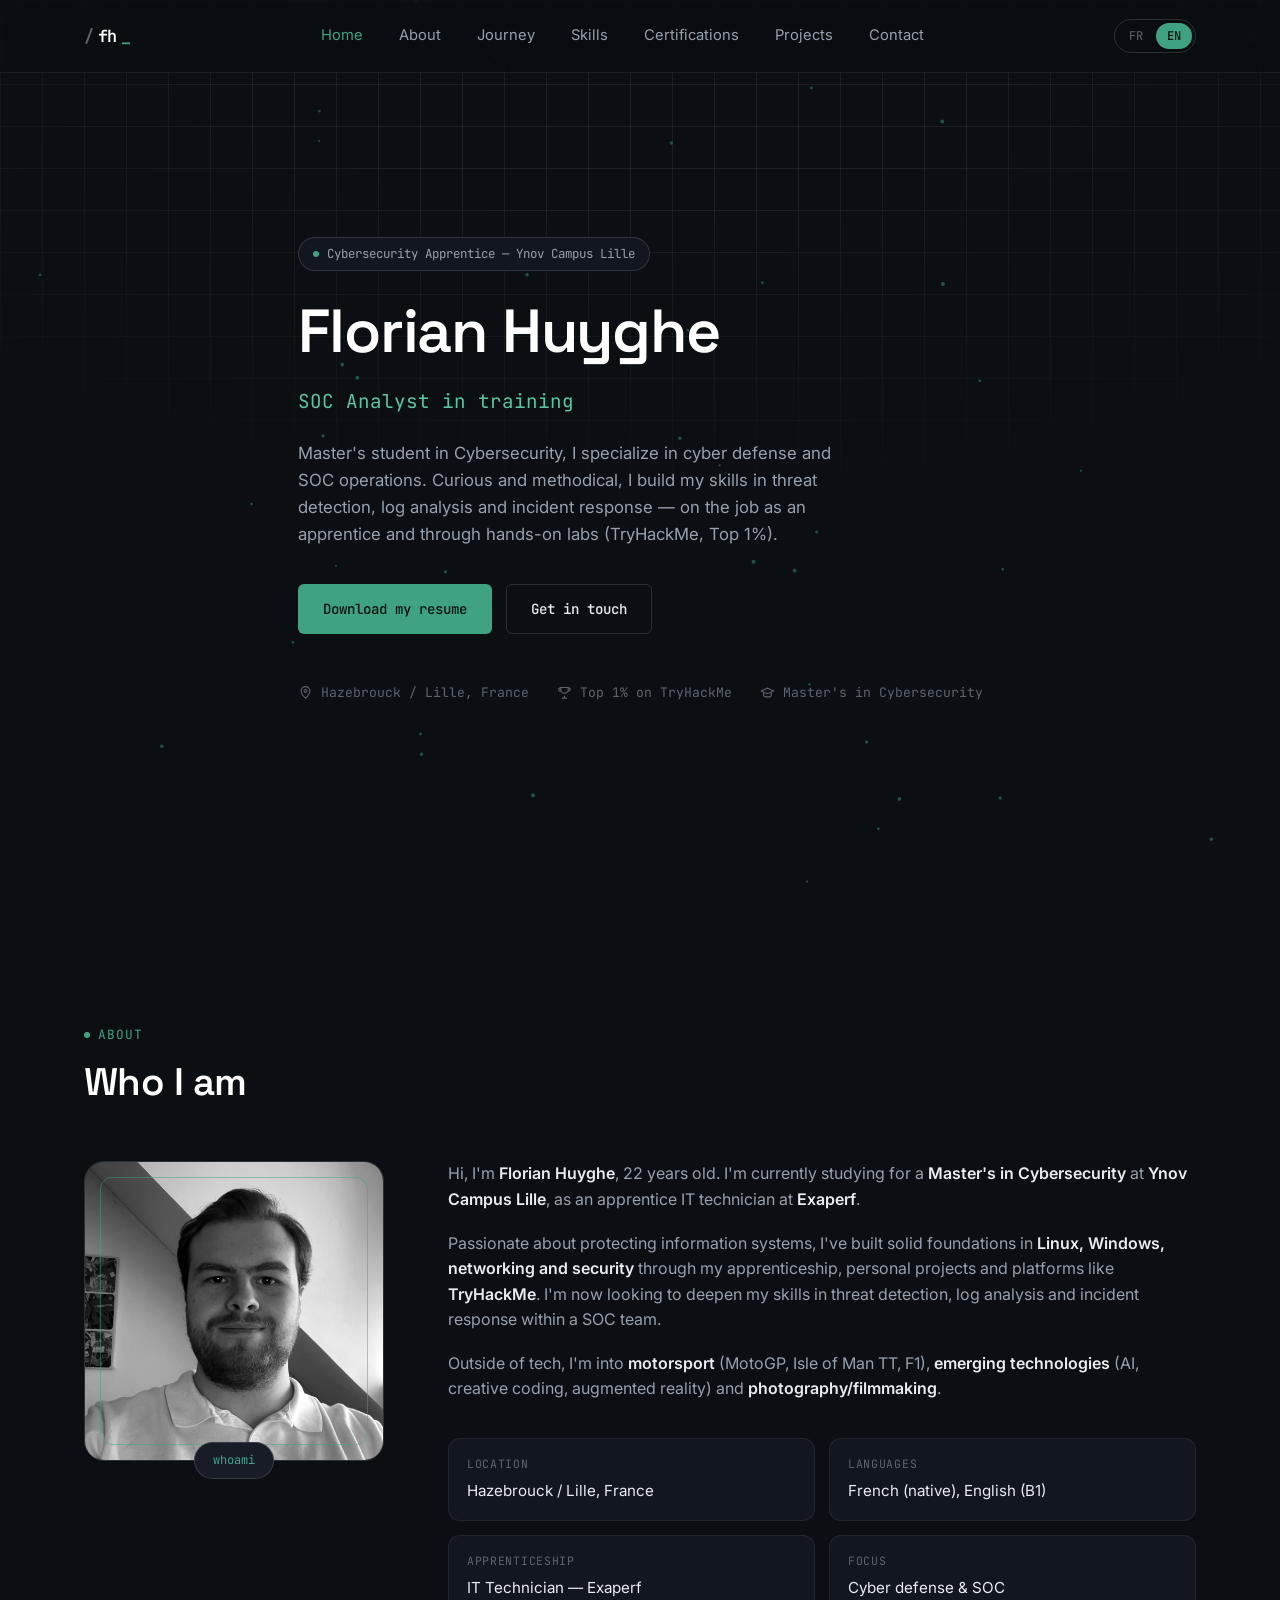
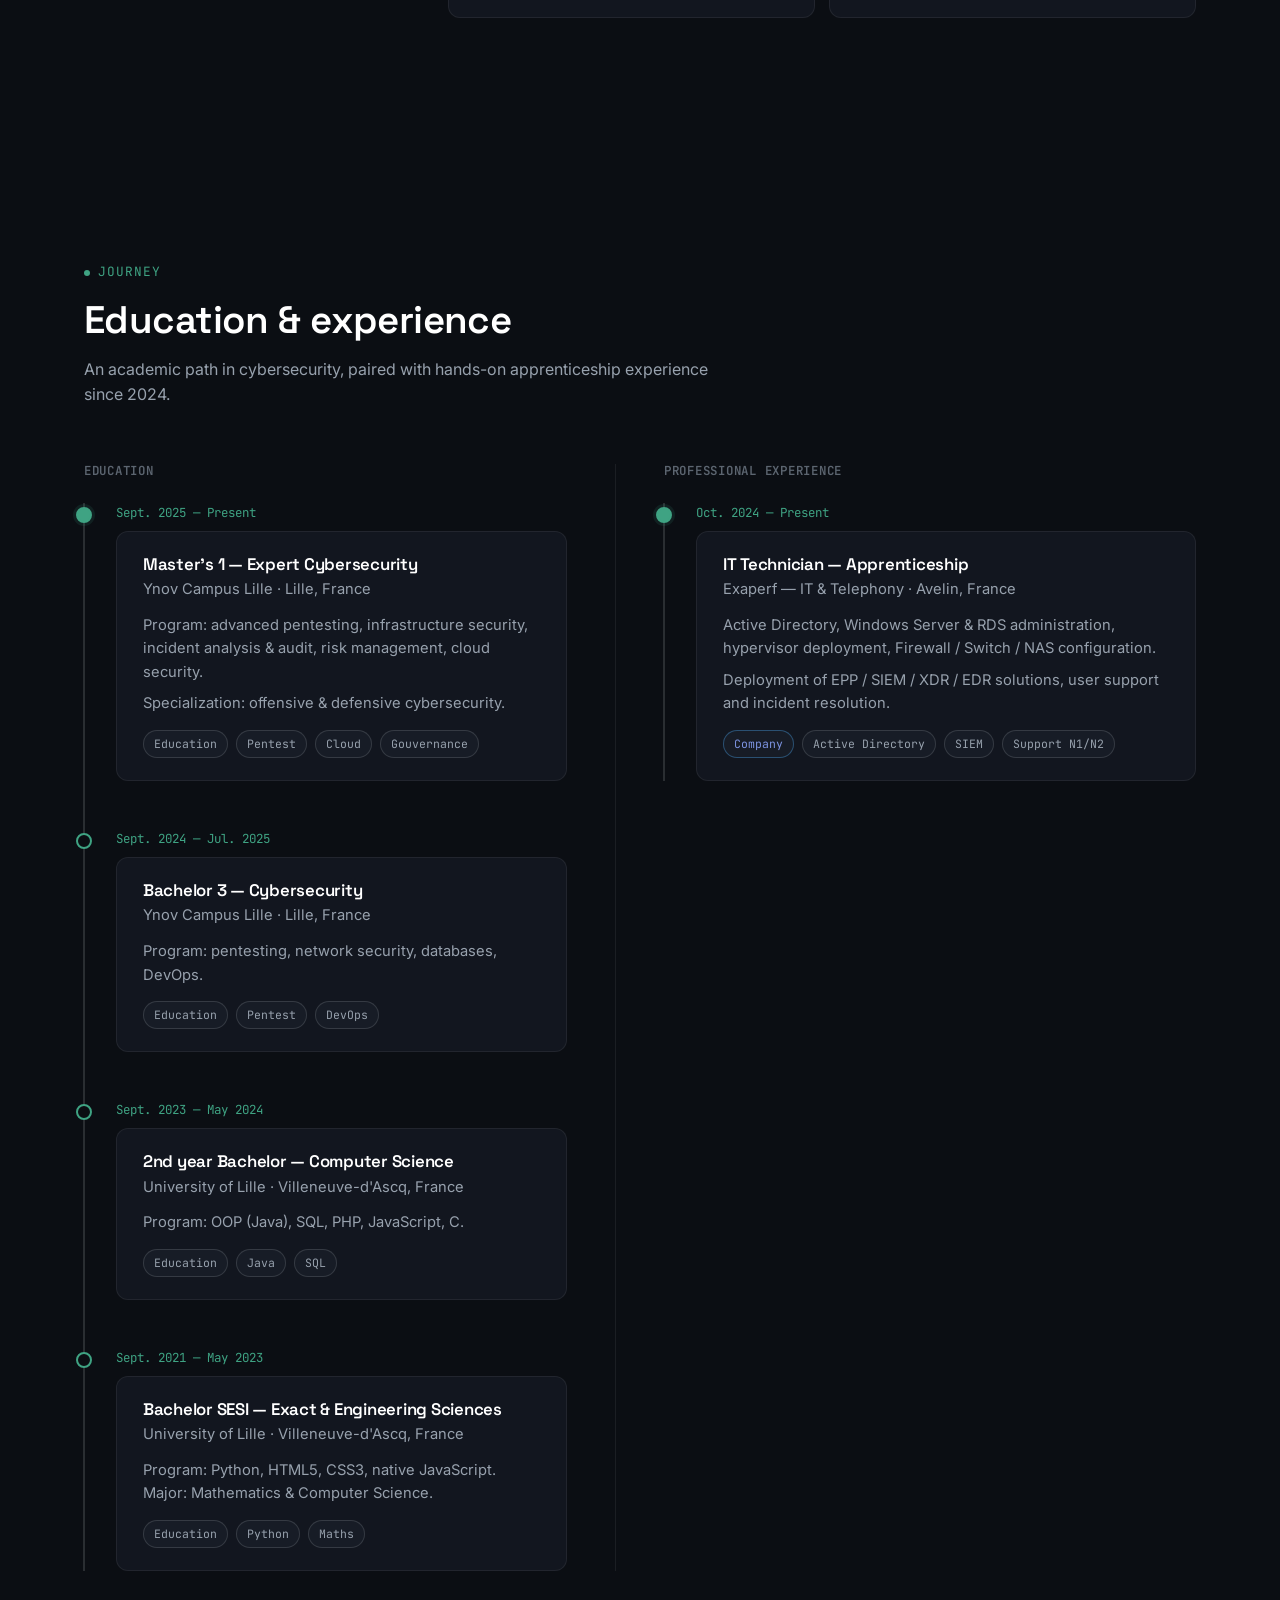
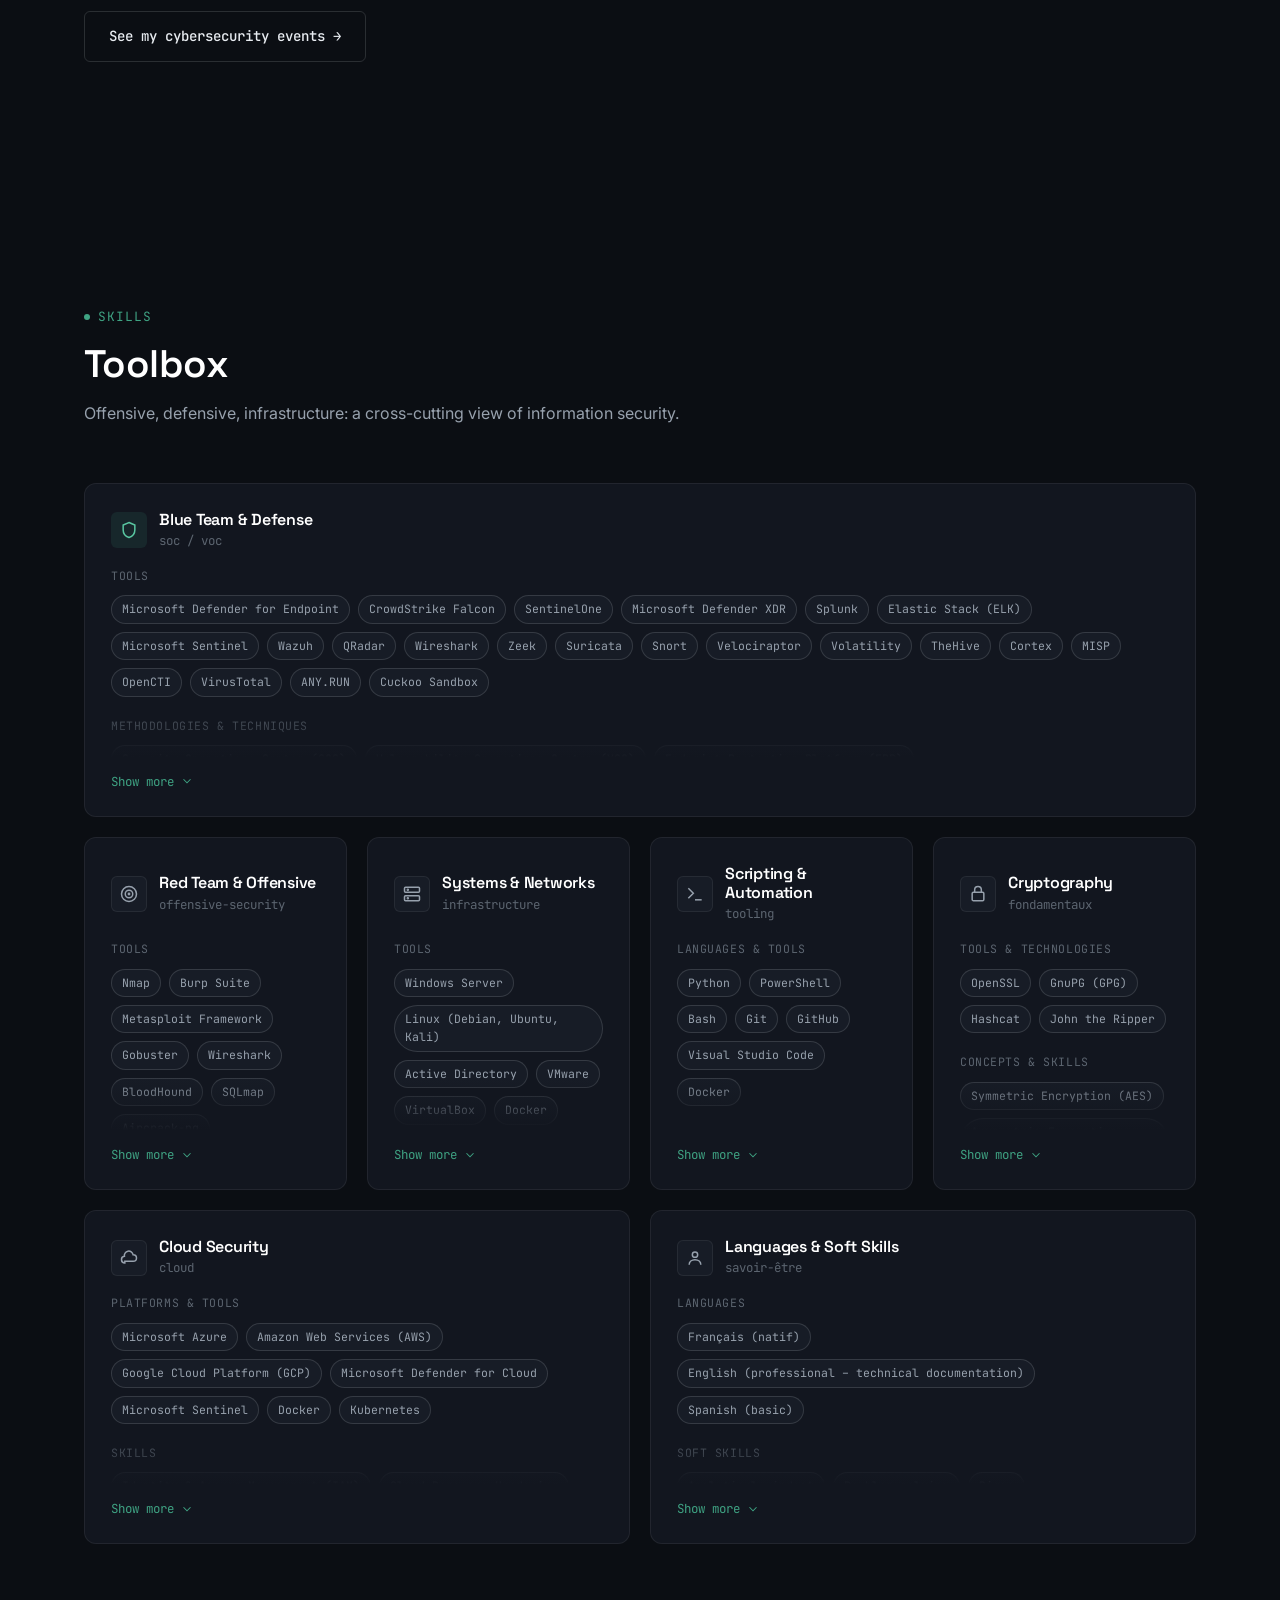
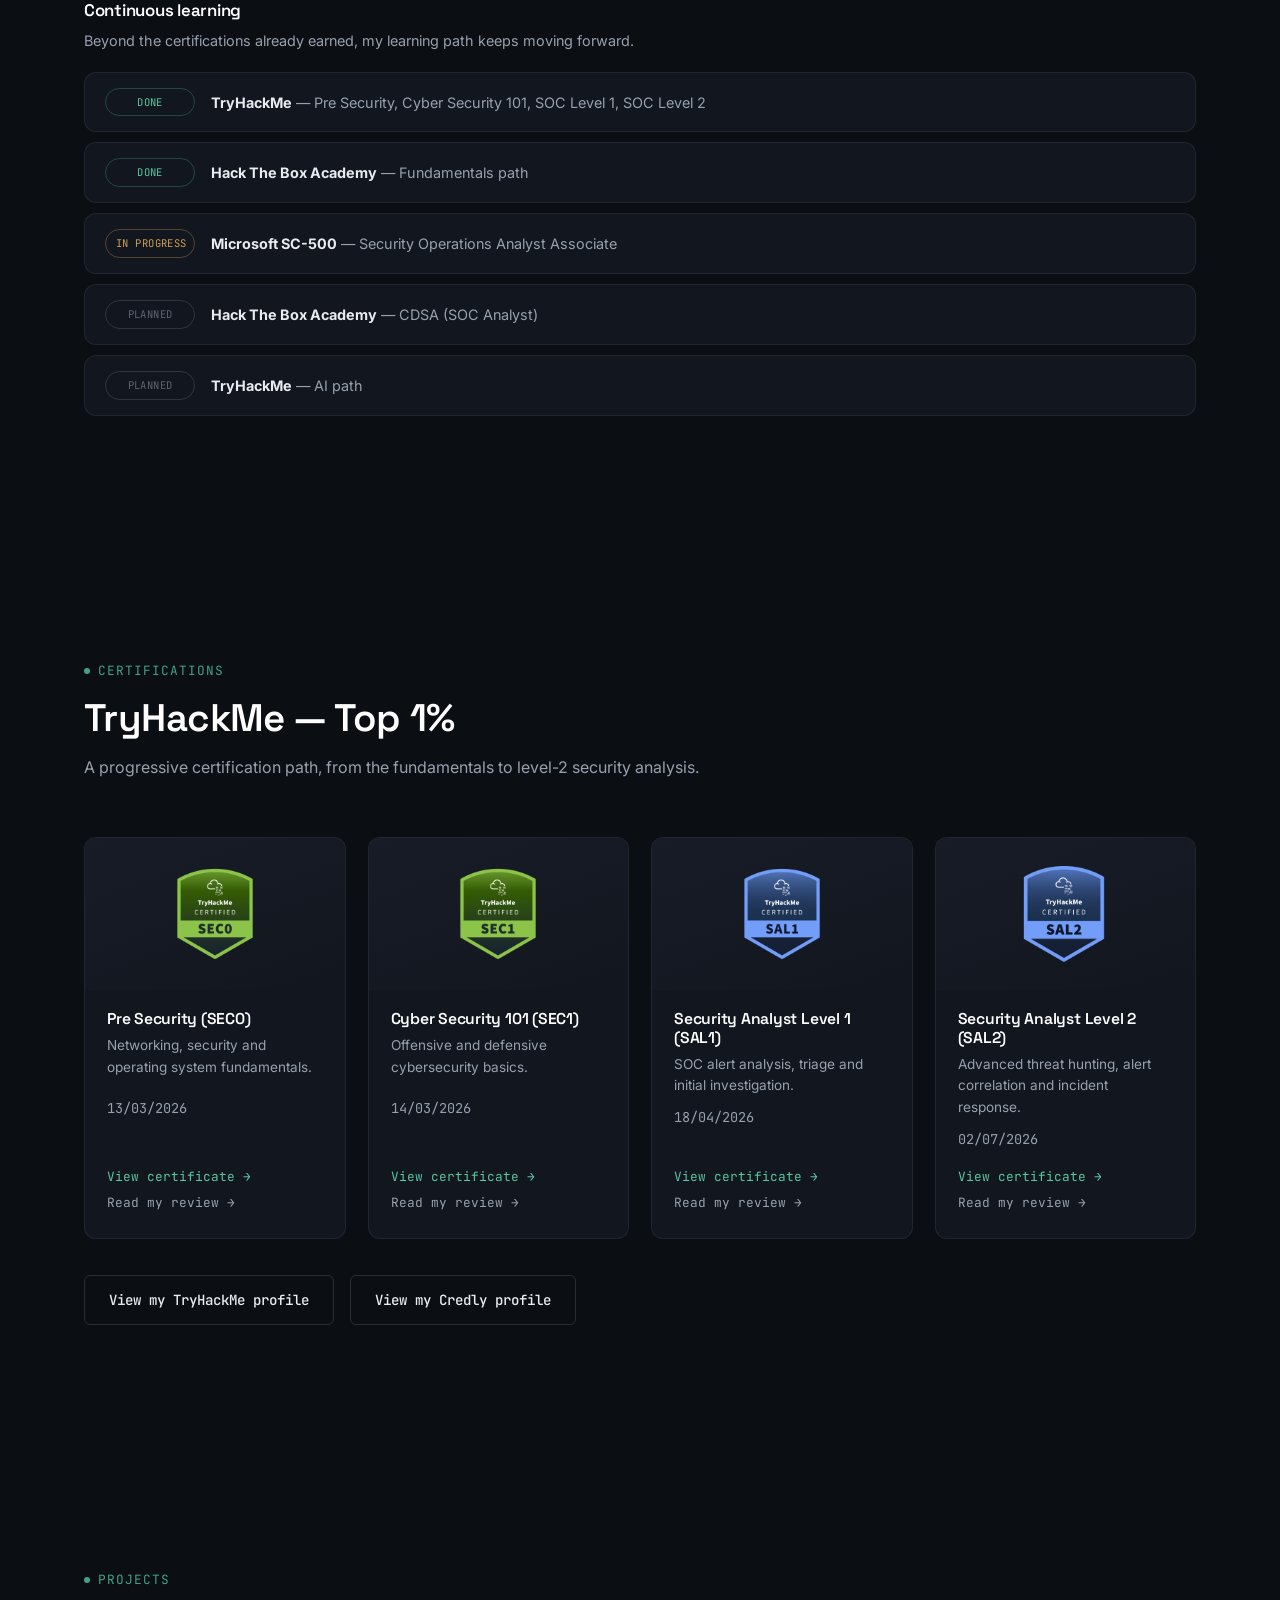
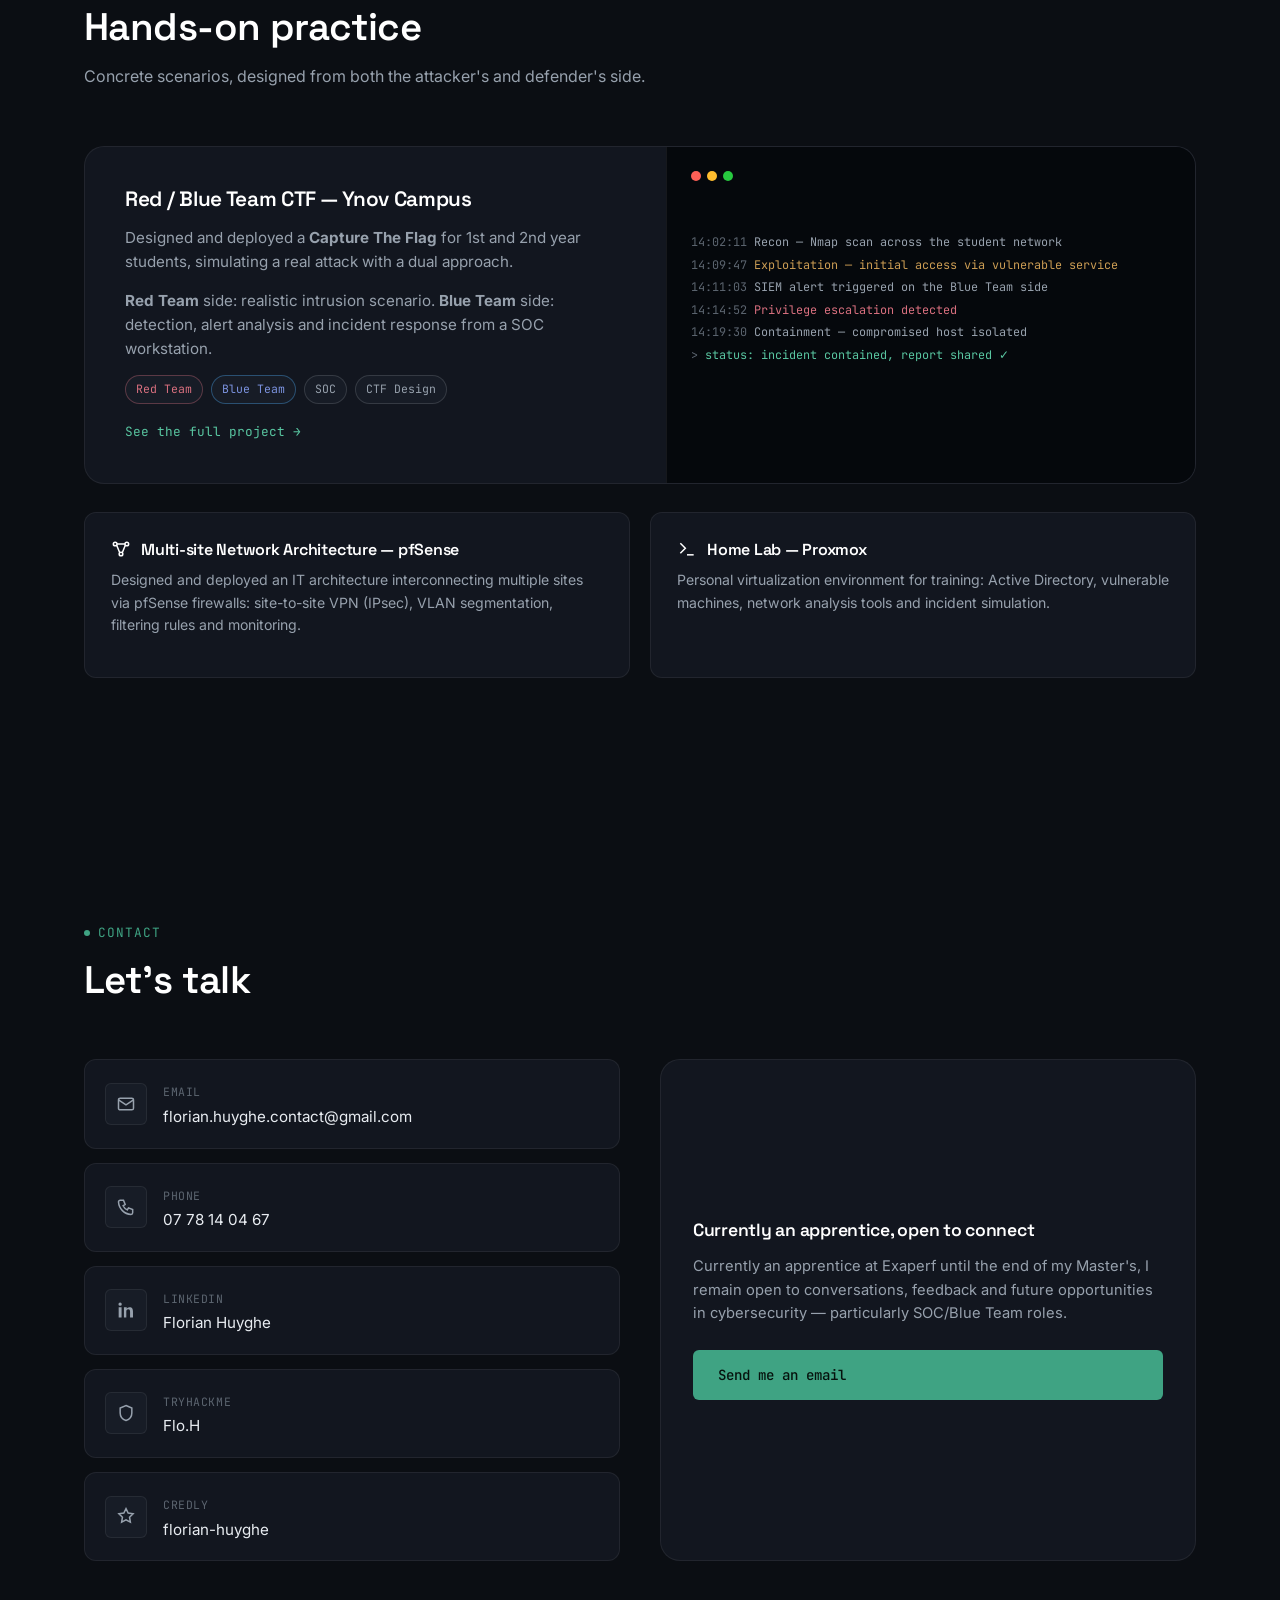
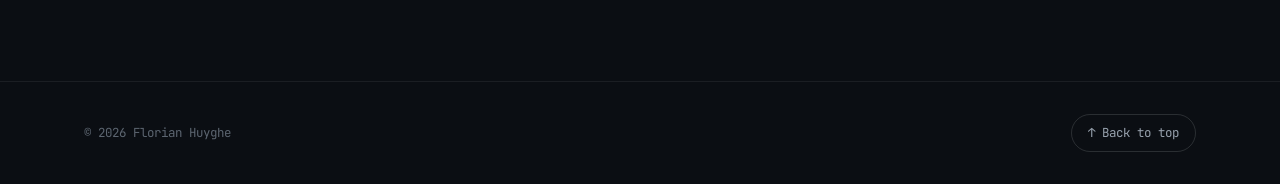
==== commit 675b5e44: "Make timeline dot centering immune to pixel-math errors Recentre le point de la frise chronologique " ====
--- a/index.html
+++ b/index.html
@@ -13,7 +13,7 @@
 <link rel="preconnect" href="https://fonts.gstatic.com" crossorigin>
 <link href="https://fonts.googleapis.com/css2?family=Inter:wght@400;500;600;700&family=Space+Grotesk:wght@500;600;700&family=JetBrains+Mono:wght@400;500;600;700&display=swap" rel="stylesheet">
 
-<link href="assets/css/style.css?v=9" rel="stylesheet">
+<link href="assets/css/style.css?v=10" rel="stylesheet">
 
 <title>Florian Huyghe — Portfolio Cybersécurité</title>
 </head>
@@ -824,7 +824,7 @@
   </div>
 </footer>
 
-<script src="assets/js/translations.js?v=9"></script>
-<script src="assets/js/main.js?v=9"></script>
+<script src="assets/js/translations.js?v=10"></script>
+<script src="assets/js/main.js?v=10"></script>
 </body>
 </html>
--- a/assets/css/style.css
+++ b/assets/css/style.css
@@ -544,6 +544,7 @@
   content: '';
   position: absolute;
   left: 0;
+  transform: translateX(-50%);
   top: 0;
   bottom: 0;
   width: 2px;
@@ -559,7 +560,8 @@
 .timeline-item::before {
   content: '';
   position: absolute;
-  left: -37px;
+  left: -32px;
+  transform: translateX(-50%);
   top: 4px;
   width: 12px; height: 12px;
   border-radius: 50%;
